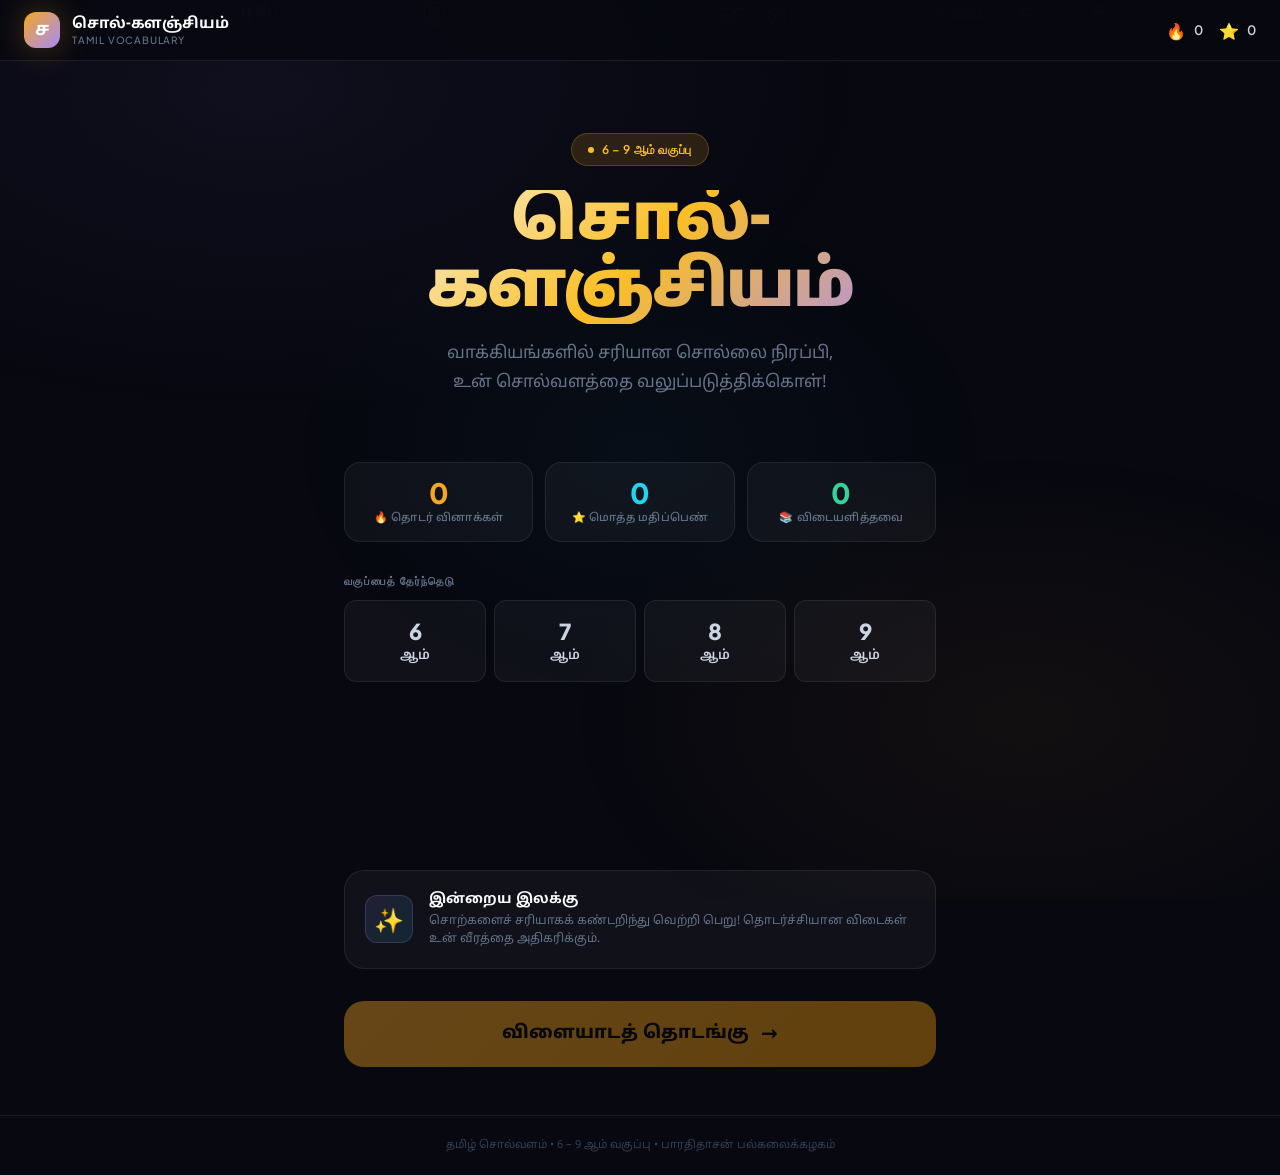
==== index.html @ 3b943275 "Rename index.html. to index.html" ====
<!DOCTYPE html>
<html lang="ta" dir="ltr">
<head>
<meta charset="UTF-8">
<meta name="viewport" content="width=device-width, initial-scale=1.0, viewport-fit=cover">
<meta name="theme-color" content="#0C0E1A">
<meta name="description" content="சொல்-களஞ்சியம் — 6 முதல் 9 ஆம் வகுப்பு மாணவர்களுக்கான தமிழ் சொல்வளம் வினாடிவினா">
<title>சொல்-களஞ்சியம் | தமிழ் சொல்வளம்</title>

<link rel="preconnect" href="https://fonts.googleapis.com">
<link rel="preconnect" href="https://fonts.gstatic.com" crossorigin>
<link href="https://fonts.googleapis.com/css2?family=Noto+Sans+Tamil:wght@300;400;500;600;700;800;900&family=Plus+Jakarta+Sans:wght@300;400;500;600;700;800&display=swap" rel="stylesheet">

<style>
/* ═══════════════════════════════════════════════
   DESIGN TOKENS — 8-point grid system
═══════════════════════════════════════════════ */
:root {
  /* Spacing — 8px grid */
  --s1: 4px;  --s2: 8px;  --s3: 12px; --s4: 16px;
  --s5: 20px; --s6: 24px; --s8: 32px; --s10: 40px;
  --s12: 48px; --s16: 64px; --s20: 80px;

  /* Color Palette */
  --bg0: #070810;
  --bg1: #0C0E1A;
  --bg2: #111328;
  --bg3: #181B35;
  --glass: rgba(255,255,255,0.04);
  --glass-hover: rgba(255,255,255,0.07);
  --border: rgba(255,255,255,0.08);
  --border-hover: rgba(255,255,255,0.16);

  --gold: #F5A623;
  --gold-bright: #FBBF24;
  --gold-dim: rgba(245,166,35,0.15);
  --gold-glow: rgba(245,166,35,0.35);

  --cyan: #22D3EE;
  --cyan-dim: rgba(34,211,238,0.12);
  --violet: #A78BFA;
  --violet-dim: rgba(167,139,250,0.12);

  --emerald: #34D399;
  --emerald-dim: rgba(52,211,153,0.12);
  --emerald-glow: rgba(52,211,153,0.3);

  --rose: #FB7185;
  --rose-dim: rgba(251,113,133,0.12);
  --rose-glow: rgba(251,113,133,0.3);

  --amber: #FCD34D;
  --sky: #38BDF8;

  --text0: #F8FAFC;
  --text1: #CBD5E1;
  --text2: #64748B;
  --text3: #334155;

  /* Typography */
  --font-ui: 'Plus Jakarta Sans', system-ui, sans-serif;
  --font-tamil: 'Noto Sans Tamil', system-ui, sans-serif;

  /* Radius */
  --r-sm: 8px; --r-md: 12px; --r-lg: 16px;
  --r-xl: 20px; --r-2xl: 28px; --r-full: 9999px;

  /* Shadows */
  --shadow-sm: 0 1px 3px rgba(0,0,0,0.5);
  --shadow-md: 0 4px 16px rgba(0,0,0,0.5);
  --shadow-lg: 0 8px 32px rgba(0,0,0,0.6);
  --shadow-gold: 0 0 32px rgba(245,166,35,0.3);
  --shadow-emerald: 0 0 24px rgba(52,211,153,0.3);
  --shadow-rose: 0 0 24px rgba(251,113,133,0.3);

  /* Easing */
  --ease-out: cubic-bezier(0.16,1,0.3,1);
  --ease-bounce: cubic-bezier(0.34,1.56,0.64,1);
  --ease-in-out: cubic-bezier(0.4,0,0.2,1);

  /* Transitions */
  --t-fast: 120ms var(--ease-in-out);
  --t-base: 240ms var(--ease-out);
  --t-slow: 400ms var(--ease-out);
}

/* ═══════════════════════════════════════════════
   RESET & BASE
═══════════════════════════════════════════════ */
*, *::before, *::after { box-sizing: border-box; margin: 0; padding: 0; }

html {
  scroll-behavior: smooth;
  -webkit-font-smoothing: antialiased;
  -moz-osx-font-smoothing: grayscale;
}

body {
  font-family: var(--font-ui);
  background: var(--bg0);
  color: var(--text0);
  min-height: 100dvh;
  overflow-x: hidden;
  position: relative;
}

/* Animated star/particle background */
body::before {
  content: '';
  position: fixed;
  inset: 0;
  background:
    radial-gradient(ellipse 80% 60% at 20% 10%, rgba(167,139,250,0.06) 0%, transparent 60%),
    radial-gradient(ellipse 60% 50% at 80% 80%, rgba(245,166,35,0.05) 0%, transparent 60%),
    radial-gradient(ellipse 40% 40% at 50% 50%, rgba(34,211,238,0.03) 0%, transparent 70%);
  pointer-events: none;
  z-index: 0;
}

/* Floating Tamil letter particles */
#particles {
  position: fixed; inset: 0;
  pointer-events: none; z-index: 0;
  overflow: hidden;
}
.particle {
  position: absolute;
  font-family: var(--font-tamil);
  font-size: 18px;
  color: rgba(255,255,255,0.04);
  animation: floatUp linear infinite;
  user-select: none;
}
@keyframes floatUp {
  from { transform: translateY(110vh) rotate(0deg); opacity: 0; }
  10%  { opacity: 1; }
  90%  { opacity: 1; }
  to   { transform: translateY(-10vh) rotate(360deg); opacity: 0; }
}

/* ═══════════════════════════════════════════════
   LAYOUT & SCREENS
═══════════════════════════════════════════════ */
.app-wrapper {
  position: relative;
  z-index: 1;
  min-height: 100dvh;
  display: flex;
  flex-direction: column;
}

.screen {
  display: none;
  flex-direction: column;
  min-height: 100dvh;
  animation: screenIn 0.4s var(--ease-out) both;
}
.screen.active { display: flex; }

@keyframes screenIn {
  from { opacity: 0; transform: translateY(16px); }
  to   { opacity: 1; transform: translateY(0); }
}
@keyframes screenOut {
  from { opacity: 1; transform: translateY(0); }
  to   { opacity: 0; transform: translateY(-16px); }
}

/* ═══════════════════════════════════════════════
   NAVBAR
═══════════════════════════════════════════════ */
.navbar {
  position: sticky; top: 0; z-index: 100;
  display: flex; align-items: center; justify-content: space-between;
  padding: var(--s3) var(--s6);
  background: rgba(7,8,16,0.8);
  backdrop-filter: blur(20px) saturate(180%);
  -webkit-backdrop-filter: blur(20px) saturate(180%);
  border-bottom: 1px solid var(--border);
}

.nav-logo {
  display: flex; align-items: center; gap: var(--s3);
  text-decoration: none; color: inherit;
}
.nav-logo-icon {
  width: 36px; height: 36px;
  background: linear-gradient(135deg, var(--gold), var(--violet));
  border-radius: var(--r-md);
  display: flex; align-items: center; justify-content: center;
  font-family: var(--font-tamil);
  font-size: 18px; font-weight: 700;
  color: #fff;
  box-shadow: var(--shadow-gold);
  flex-shrink: 0;
}
.nav-logo-text {
  font-family: var(--font-tamil);
  font-size: 15px; font-weight: 700;
  letter-spacing: -0.01em;
  color: var(--text0);
}
.nav-logo-sub {
  font-family: var(--font-ui);
  font-size: 10px; font-weight: 500;
  color: var(--text2);
  letter-spacing: 0.08em;
  text-transform: uppercase;
}

.nav-stats {
  display: flex; align-items: center; gap: var(--s4);
}
.nav-stat {
  display: flex; align-items: center; gap: var(--s2);
  font-size: 13px; font-weight: 600; color: var(--text1);
}
.nav-stat-icon { font-size: 16px; }
.nav-stat.streak .nav-stat-icon { color: var(--gold); }
.nav-stat.score .nav-stat-icon { color: var(--cyan); }

/* ═══════════════════════════════════════════════
   HOME SCREEN
═══════════════════════════════════════════════ */
.home-content {
  flex: 1;
  max-width: 640px; width: 100%;
  margin: 0 auto;
  padding: var(--s10) var(--s6) var(--s12);
  display: flex; flex-direction: column; gap: var(--s8);
}

/* Hero */
.hero {
  text-align: center;
  padding: var(--s8) 0;
}
.hero-badge {
  display: inline-flex; align-items: center; gap: var(--s2);
  background: var(--gold-dim);
  border: 1px solid rgba(245,166,35,0.25);
  border-radius: var(--r-full);
  padding: var(--s2) var(--s4);
  font-size: 12px; font-weight: 600;
  color: var(--gold-bright);
  letter-spacing: 0.05em;
  margin-bottom: var(--s6);
  text-transform: uppercase;
}
.hero-badge-dot {
  width: 6px; height: 6px;
  border-radius: 50%;
  background: var(--gold-bright);
  animation: pulse 2s ease-in-out infinite;
}
@keyframes pulse {
  0%,100% { opacity: 1; transform: scale(1); }
  50% { opacity: 0.5; transform: scale(0.7); }
}

.hero-title {
  font-family: var(--font-tamil);
  font-size: clamp(36px, 8vw, 64px);
  font-weight: 900;
  line-height: 1.05;
  letter-spacing: -0.03em;
  background: linear-gradient(135deg, var(--text0) 0%, var(--gold-bright) 50%, var(--violet) 100%);
  -webkit-background-clip: text;
  -webkit-text-fill-color: transparent;
  background-clip: text;
  margin-bottom: var(--s4);
}
.hero-subtitle {
  font-family: var(--font-tamil);
  font-size: clamp(14px, 3vw, 17px);
  font-weight: 400;
  color: var(--text2);
  line-height: 1.7;
  max-width: 400px; margin: 0 auto;
}

/* Stats Row */
.stats-row {
  display: grid;
  grid-template-columns: repeat(3, 1fr);
  gap: var(--s3);
}
.stat-card {
  background: var(--glass);
  border: 1px solid var(--border);
  border-radius: var(--r-lg);
  padding: var(--s4) var(--s3);
  text-align: center;
  transition: background var(--t-fast), border-color var(--t-fast), transform var(--t-base);
}
.stat-card:hover {
  background: var(--glass-hover);
  border-color: var(--border-hover);
  transform: translateY(-2px);
}
.stat-value {
  font-size: 28px; font-weight: 800;
  line-height: 1;
  margin-bottom: var(--s1);
}
.stat-label {
  font-family: var(--font-tamil);
  font-size: 11px; font-weight: 500;
  color: var(--text2);
  letter-spacing: 0.02em;
}
.stat-card.streak-card .stat-value { color: var(--gold); }
.stat-card.score-card  .stat-value { color: var(--cyan); }
.stat-card.count-card  .stat-value { color: var(--emerald); }

/* Selection Section */
.section-label {
  font-size: 11px; font-weight: 700;
  letter-spacing: 0.1em;
  text-transform: uppercase;
  color: var(--text2);
  margin-bottom: var(--s3);
}

.class-grid {
  display: grid;
  grid-template-columns: repeat(4, 1fr);
  gap: var(--s2);
}
.class-btn {
  background: var(--glass);
  border: 1px solid var(--border);
  border-radius: var(--r-md);
  padding: var(--s4) var(--s2);
  font-family: var(--font-tamil);
  font-size: 13px; font-weight: 600;
  color: var(--text1);
  cursor: pointer;
  transition: all var(--t-fast);
  text-align: center;
  line-height: 1.3;
}
.class-btn:hover {
  background: var(--glass-hover);
  border-color: var(--border-hover);
  color: var(--text0);
  transform: translateY(-1px);
}
.class-btn.selected {
  background: var(--gold-dim);
  border-color: rgba(245,166,35,0.4);
  color: var(--gold-bright);
  box-shadow: 0 0 0 1px rgba(245,166,35,0.2) inset;
}
.class-num {
  font-family: var(--font-ui);
  font-size: 22px; font-weight: 800;
  display: block;
  margin-bottom: 2px;
}

.unit-grid {
  display: grid;
  grid-template-columns: repeat(3, 1fr);
  gap: var(--s3);
}
.unit-btn {
  background: var(--glass);
  border: 1px solid var(--border);
  border-radius: var(--r-lg);
  padding: var(--s5) var(--s4);
  font-family: var(--font-tamil);
  font-size: 14px; font-weight: 600;
  color: var(--text1);
  cursor: pointer;
  transition: all var(--t-base);
  text-align: center;
  position: relative;
  overflow: hidden;
}
.unit-btn::before {
  content: '';
  position: absolute; inset: 0;
  background: linear-gradient(135deg, var(--gold-dim), transparent);
  opacity: 0;
  transition: opacity var(--t-fast);
}
.unit-btn:hover::before { opacity: 1; }
.unit-btn:hover {
  border-color: var(--border-hover);
  color: var(--text0);
  transform: translateY(-2px);
  box-shadow: var(--shadow-sm);
}
.unit-btn.selected {
  background: var(--gold-dim);
  border-color: rgba(245,166,35,0.4);
  color: var(--gold-bright);
}
.unit-num {
  font-family: var(--font-ui);
  font-size: 28px; font-weight: 800;
  display: block;
  margin-bottom: var(--s1);
}
.unit-label { font-size: 12px; color: inherit; opacity: 0.8; }

/* CTA Button */
.cta-btn {
  width: 100%;
  padding: var(--s5) var(--s8);
  background: linear-gradient(135deg, var(--gold) 0%, #E8960A 100%);
  border: none;
  border-radius: var(--r-xl);
  font-family: var(--font-tamil);
  font-size: 18px; font-weight: 800;
  color: #0C0A00;
  cursor: pointer;
  transition: all var(--t-base);
  display: flex; align-items: center; justify-content: center;
  gap: var(--s3);
  position: relative;
  overflow: hidden;
  box-shadow: 0 8px 24px rgba(245,166,35,0.4), 0 0 0 1px rgba(255,255,255,0.1) inset;
}
.cta-btn::after {
  content: '';
  position: absolute; inset: 0;
  background: linear-gradient(135deg, rgba(255,255,255,0.15), transparent);
  opacity: 0;
  transition: opacity var(--t-fast);
}
.cta-btn:hover::after { opacity: 1; }
.cta-btn:hover {
  transform: translateY(-2px);
  box-shadow: 0 12px 32px rgba(245,166,35,0.5), 0 0 0 1px rgba(255,255,255,0.15) inset;
}
.cta-btn:active { transform: translateY(0); }
.cta-btn:disabled {
  opacity: 0.4; cursor: not-allowed;
  transform: none; box-shadow: none;
}
.cta-arrow {
  font-size: 20px;
  transition: transform var(--t-fast);
}
.cta-btn:hover .cta-arrow { transform: translateX(4px); }

/* Daily Goal Card */
.goal-card {
  background: var(--glass);
  border: 1px solid var(--border);
  border-radius: var(--r-xl);
  padding: var(--s5);
  display: flex; align-items: center; gap: var(--s4);
}
.goal-icon {
  width: 48px; height: 48px; flex-shrink: 0;
  background: linear-gradient(135deg, var(--violet-dim), var(--cyan-dim));
  border: 1px solid rgba(167,139,250,0.2);
  border-radius: var(--r-md);
  display: flex; align-items: center; justify-content: center;
  font-size: 24px;
}
.goal-title {
  font-family: var(--font-tamil);
  font-size: 14px; font-weight: 700;
  color: var(--text0);
  margin-bottom: var(--s1);
}
.goal-desc {
  font-family: var(--font-tamil);
  font-size: 12px; color: var(--text2);
  line-height: 1.5;
}

/* ═══════════════════════════════════════════════
   QUIZ SCREEN
═══════════════════════════════════════════════ */
.quiz-container {
  flex: 1;
  max-width: 640px; width: 100%;
  margin: 0 auto;
  padding: var(--s6) var(--s6) var(--s12);
  display: flex; flex-direction: column; gap: var(--s5);
}

/* Progress Header */
.quiz-progress-header {
  display: flex; align-items: center; gap: var(--s4);
}
.back-btn {
  width: 36px; height: 36px; flex-shrink: 0;
  background: var(--glass);
  border: 1px solid var(--border);
  border-radius: var(--r-md);
  display: flex; align-items: center; justify-content: center;
  cursor: pointer;
  color: var(--text1);
  font-size: 18px;
  transition: all var(--t-fast);
}
.back-btn:hover {
  background: var(--glass-hover);
  border-color: var(--border-hover);
  color: var(--text0);
}
.progress-info { flex: 1; }
.progress-bar-track {
  height: 6px;
  background: rgba(255,255,255,0.06);
  border-radius: var(--r-full);
  overflow: hidden;
  margin-bottom: var(--s2);
}
.progress-bar-fill {
  height: 100%;
  border-radius: var(--r-full);
  background: linear-gradient(90deg, var(--gold), var(--amber));
  transition: width 0.5s var(--ease-out);
  box-shadow: 0 0 8px rgba(245,166,35,0.5);
}
.progress-text {
  font-size: 12px; font-weight: 600; color: var(--text2);
  display: flex; justify-content: space-between; align-items: center;
}
.progress-count { color: var(--gold); }

/* Streak Indicator */
.streak-indicator {
  display: flex; align-items: center; gap: var(--s1);
  background: var(--gold-dim);
  border: 1px solid rgba(245,166,35,0.2);
  border-radius: var(--r-full);
  padding: var(--s1) var(--s3);
  font-size: 13px; font-weight: 700; color: var(--gold-bright);
  white-space: nowrap;
}
.streak-flame {
  font-size: 16px;
  animation: flamePulse 1.5s ease-in-out infinite;
}
@keyframes flamePulse {
  0%,100% { transform: scale(1) rotate(-3deg); }
  50% { transform: scale(1.15) rotate(3deg); }
}

/* Question Card */
.question-card {
  background: var(--bg2);
  border: 1px solid var(--border);
  border-radius: var(--r-2xl);
  padding: var(--s8) var(--s6);
  position: relative;
  overflow: hidden;
}
.question-card::before {
  content: '';
  position: absolute; top: 0; left: 0; right: 0;
  height: 2px;
  background: linear-gradient(90deg, var(--gold), var(--violet), var(--cyan));
  border-radius: var(--r-2xl) var(--r-2xl) 0 0;
}

.question-meta {
  display: flex; align-items: center; gap: var(--s3);
  margin-bottom: var(--s6);
}
.question-chip {
  display: inline-flex; align-items: center; gap: var(--s1);
  background: var(--glass);
  border: 1px solid var(--border);
  border-radius: var(--r-full);
  padding: 4px var(--s3);
  font-size: 11px; font-weight: 600;
  color: var(--text2);
  letter-spacing: 0.05em;
}
.question-hint-btn {
  margin-left: auto;
  background: var(--violet-dim);
  border: 1px solid rgba(167,139,250,0.2);
  border-radius: var(--r-full);
  padding: 4px var(--s3);
  font-size: 11px; font-weight: 600; color: var(--violet);
  cursor: pointer;
  transition: all var(--t-fast);
  display: flex; align-items: center; gap: var(--s1);
}
.question-hint-btn:hover {
  background: rgba(167,139,250,0.2);
  border-color: rgba(167,139,250,0.35);
}

.question-instruction {
  font-family: var(--font-tamil);
  font-size: 13px; font-weight: 500;
  color: var(--text2);
  margin-bottom: var(--s4);
}

.question-sentence {
  font-family: var(--font-tamil);
  font-size: clamp(18px, 4vw, 24px);
  font-weight: 600;
  color: var(--text0);
  line-height: 1.8;
  word-break: break-word;
}
.blank {
  display: inline-flex; align-items: center; justify-content: center;
  min-width: 120px;
  padding: 2px var(--s3);
  background: rgba(245,166,35,0.08);
  border-bottom: 2.5px solid var(--gold);
  border-radius: 4px;
  font-size: inherit;
  font-weight: 800;
  color: var(--gold-bright);
  vertical-align: middle;
  letter-spacing: 0.1em;
  transition: all 0.3s var(--ease-out);
}
.blank.empty { color: transparent; min-width: 120px; }
.blank.correct {
  background: var(--emerald-dim);
  border-color: var(--emerald);
  color: var(--emerald);
  animation: correctBounce 0.5s var(--ease-bounce);
}
.blank.wrong {
  background: var(--rose-dim);
  border-color: var(--rose);
  color: var(--rose);
  animation: wrongShake 0.4s ease-in-out;
}
@keyframes correctBounce {
  0% { transform: scale(1); }
  40% { transform: scale(1.12); }
  100% { transform: scale(1); }
}
@keyframes wrongShake {
  0%,100% { transform: translateX(0); }
  20% { transform: translateX(-8px); }
  40% { transform: translateX(8px); }
  60% { transform: translateX(-5px); }
  80% { transform: translateX(5px); }
}

.hint-display {
  margin-top: var(--s4);
  padding: var(--s3) var(--s4);
  background: var(--violet-dim);
  border: 1px solid rgba(167,139,250,0.2);
  border-radius: var(--r-md);
  font-family: var(--font-tamil);
  font-size: 13px; color: var(--violet);
  display: none;
}
.hint-display.visible { display: block; animation: fadeSlideIn 0.3s var(--ease-out); }

/* Answer Input Area */
.answer-area {
  display: flex; flex-direction: column; gap: var(--s3);
}

.answer-input-wrap {
  position: relative;
}
.answer-input {
  width: 100%;
  background: var(--bg3);
  border: 2px solid var(--border);
  border-radius: var(--r-xl);
  padding: var(--s4) var(--s6);
  font-family: var(--font-tamil);
  font-size: 20px; font-weight: 600;
  color: var(--text0);
  outline: none;
  transition: border-color var(--t-fast), box-shadow var(--t-fast), background var(--t-fast);
  caret-color: var(--gold);
  text-align: center;
}
.answer-input::placeholder {
  color: var(--text3);
  font-weight: 400;
  font-size: 16px;
}
.answer-input:focus {
  border-color: rgba(245,166,35,0.5);
  box-shadow: 0 0 0 4px rgba(245,166,35,0.08), var(--shadow-sm);
  background: var(--bg2);
}
.answer-input.correct {
  border-color: var(--emerald);
  box-shadow: 0 0 0 4px var(--emerald-dim), var(--shadow-emerald);
  color: var(--emerald);
}
.answer-input.wrong {
  border-color: var(--rose);
  box-shadow: 0 0 0 4px var(--rose-dim), var(--shadow-rose);
  color: var(--rose);
}
.answer-input:disabled {
  opacity: 0.7; cursor: default;
}

.clear-btn {
  position: absolute; right: var(--s4); top: 50%;
  transform: translateY(-50%);
  width: 28px; height: 28px;
  background: var(--glass);
  border: 1px solid var(--border);
  border-radius: 50%;
  display: flex; align-items: center; justify-content: center;
  cursor: pointer;
  color: var(--text2);
  font-size: 14px;
  transition: all var(--t-fast);
  opacity: 0;
}
.answer-input-wrap:has(.answer-input:not(:placeholder-shown)) .clear-btn { opacity: 1; }
.clear-btn:hover { background: var(--rose-dim); color: var(--rose); border-color: rgba(251,113,133,0.3); }

/* Action Buttons */
.action-buttons {
  display: grid;
  grid-template-columns: 1fr 2fr;
  gap: var(--s3);
}
.btn-skip {
  background: var(--glass);
  border: 1px solid var(--border);
  border-radius: var(--r-xl);
  padding: var(--s4) var(--s5);
  font-family: var(--font-tamil);
  font-size: 15px; font-weight: 600;
  color: var(--text2);
  cursor: pointer;
  transition: all var(--t-fast);
}
.btn-skip:hover {
  background: var(--glass-hover);
  border-color: var(--border-hover);
  color: var(--text1);
}
.btn-submit {
  background: linear-gradient(135deg, var(--gold) 0%, #E8960A 100%);
  border: none;
  border-radius: var(--r-xl);
  padding: var(--s4) var(--s6);
  font-family: var(--font-tamil);
  font-size: 16px; font-weight: 800;
  color: #0C0A00;
  cursor: pointer;
  transition: all var(--t-base);
  display: flex; align-items: center; justify-content: center;
  gap: var(--s2);
  box-shadow: 0 4px 16px rgba(245,166,35,0.35);
}
.btn-submit:hover {
  transform: translateY(-1px);
  box-shadow: 0 6px 24px rgba(245,166,35,0.5);
}
.btn-submit:active { transform: translateY(0); }
.btn-submit:disabled { opacity: 0.5; cursor: not-allowed; transform: none; }

.btn-next {
  display: none;
  width: 100%;
  background: var(--emerald);
  border: none;
  border-radius: var(--r-xl);
  padding: var(--s4) var(--s6);
  font-family: var(--font-tamil);
  font-size: 16px; font-weight: 800;
  color: #001A0D;
  cursor: pointer;
  transition: all var(--t-base);
  align-items: center; justify-content: center;
  gap: var(--s2);
  box-shadow: 0 4px 16px var(--emerald-glow);
  animation: fadeSlideIn 0.3s var(--ease-out);
}
.btn-next.visible {
  display: flex;
}
.btn-next:hover {
  transform: translateY(-1px);
  box-shadow: 0 6px 24px var(--emerald-glow);
  filter: brightness(1.05);
}

@keyframes fadeSlideIn {
  from { opacity: 0; transform: translateY(8px); }
  to   { opacity: 1; transform: translateY(0); }
}

/* Feedback Toast */
.feedback-toast {
  position: fixed;
  top: 80px; left: 50%; transform: translateX(-50%) translateY(-20px);
  z-index: 200;
  display: flex; align-items: center; gap: var(--s3);
  padding: var(--s3) var(--s5);
  border-radius: var(--r-full);
  font-family: var(--font-tamil);
  font-size: 15px; font-weight: 700;
  opacity: 0;
  transition: all 0.35s var(--ease-out);
  white-space: nowrap;
  pointer-events: none;
}
.feedback-toast.show {
  opacity: 1;
  transform: translateX(-50%) translateY(0);
}
.feedback-toast.correct-toast {
  background: var(--emerald);
  color: #001A0D;
  box-shadow: 0 8px 24px var(--emerald-glow);
}
.feedback-toast.wrong-toast {
  background: var(--rose);
  color: #2D0010;
  box-shadow: 0 8px 24px var(--rose-glow);
}

/* Score Popup Animation */
.score-popup {
  position: fixed;
  font-family: var(--font-ui);
  font-size: 22px; font-weight: 800;
  color: var(--gold-bright);
  pointer-events: none;
  z-index: 300;
  animation: scoreFloat 1s var(--ease-out) forwards;
  text-shadow: 0 0 12px var(--gold-glow);
}
@keyframes scoreFloat {
  0%   { opacity: 1; transform: translateY(0) scale(1); }
  60%  { opacity: 1; transform: translateY(-40px) scale(1.2); }
  100% { opacity: 0; transform: translateY(-70px) scale(0.9); }
}

/* ═══════════════════════════════════════════════
   RESULTS SCREEN
═══════════════════════════════════════════════ */
.results-container {
  flex: 1;
  max-width: 640px; width: 100%;
  margin: 0 auto;
  padding: var(--s8) var(--s6) var(--s12);
  display: flex; flex-direction: column; gap: var(--s6);
}

/* Score Ring */
.score-ring-wrap {
  display: flex; flex-direction: column; align-items: center; gap: var(--s4);
}
.score-ring-svg { filter: drop-shadow(0 0 20px rgba(245,166,35,0.3)); }
.score-ring-text { text-anchor: middle; }

.results-grade {
  font-family: var(--font-tamil);
  font-size: clamp(22px, 5vw, 30px);
  font-weight: 800;
  text-align: center;
  line-height: 1.3;
}
.grade-emoji { font-size: 40px; display: block; margin-bottom: var(--s2); }

/* Stats Grid */
.results-stats {
  display: grid;
  grid-template-columns: repeat(2, 1fr);
  gap: var(--s3);
}
.result-stat-card {
  background: var(--glass);
  border: 1px solid var(--border);
  border-radius: var(--r-lg);
  padding: var(--s4) var(--s5);
  display: flex; align-items: center; gap: var(--s3);
}
.result-stat-icon {
  width: 40px; height: 40px; flex-shrink: 0;
  border-radius: var(--r-md);
  display: flex; align-items: center; justify-content: center;
  font-size: 20px;
}
.result-stat-icon.correct { background: var(--emerald-dim); }
.result-stat-icon.wrong   { background: var(--rose-dim); }
.result-stat-icon.streak  { background: var(--gold-dim); }
.result-stat-icon.time    { background: var(--cyan-dim); }

.result-stat-val {
  font-size: 22px; font-weight: 800; line-height: 1;
}
.result-stat-lbl {
  font-family: var(--font-tamil);
  font-size: 11px; font-weight: 500; color: var(--text2);
  margin-top: 2px;
}

/* Achievements */
.achievements-section { display: flex; flex-direction: column; gap: var(--s4); }
.achievements-title {
  font-size: 12px; font-weight: 700;
  letter-spacing: 0.1em; text-transform: uppercase;
  color: var(--text2);
}
.badges-row {
  display: flex; gap: var(--s3); flex-wrap: wrap;
}
.badge {
  display: flex; flex-direction: column; align-items: center; gap: var(--s2);
  width: 72px;
}
.badge-icon {
  width: 56px; height: 56px;
  border-radius: var(--r-xl);
  display: flex; align-items: center; justify-content: center;
  font-size: 26px;
  border: 2px solid;
  transition: transform var(--t-bounce), box-shadow var(--t-slow);
}
.badge.earned .badge-icon {
  animation: badgePop 0.5s var(--ease-bounce);
}
.badge.locked .badge-icon {
  filter: grayscale(1) brightness(0.4);
  border-color: var(--border);
  background: var(--glass);
}
@keyframes badgePop {
  0% { transform: scale(0.5); opacity: 0; }
  70% { transform: scale(1.15); }
  100% { transform: scale(1); opacity: 1; }
}
.badge-name {
  font-family: var(--font-tamil);
  font-size: 10px; font-weight: 600;
  color: var(--text2); text-align: center;
  line-height: 1.3;
}
.badge.earned .badge-name { color: var(--text1); }

/* Result Actions */
.result-actions {
  display: flex; flex-direction: column; gap: var(--s3);
}
.btn-play-again {
  width: 100%;
  background: linear-gradient(135deg, var(--gold) 0%, #E8960A 100%);
  border: none;
  border-radius: var(--r-xl);
  padding: var(--s5) var(--s6);
  font-family: var(--font-tamil);
  font-size: 18px; font-weight: 800;
  color: #0C0A00;
  cursor: pointer;
  transition: all var(--t-base);
  box-shadow: 0 6px 20px rgba(245,166,35,0.4);
}
.btn-play-again:hover {
  transform: translateY(-2px);
  box-shadow: 0 10px 28px rgba(245,166,35,0.5);
}
.btn-home {
  width: 100%;
  background: var(--glass);
  border: 1px solid var(--border);
  border-radius: var(--r-xl);
  padding: var(--s4) var(--s6);
  font-family: var(--font-tamil);
  font-size: 15px; font-weight: 600;
  color: var(--text1);
  cursor: pointer;
  transition: all var(--t-fast);
}
.btn-home:hover {
  background: var(--glass-hover);
  border-color: var(--border-hover);
  color: var(--text0);
}

/* ═══════════════════════════════════════════════
   ACHIEVEMENT UNLOCK OVERLAY
═══════════════════════════════════════════════ */
.achievement-overlay {
  position: fixed;
  bottom: var(--s8); left: 50%;
  transform: translateX(-50%) translateY(120px);
  z-index: 400;
  background: var(--bg2);
  border: 1px solid rgba(245,166,35,0.3);
  border-radius: var(--r-xl);
  padding: var(--s4) var(--s5);
  display: flex; align-items: center; gap: var(--s4);
  box-shadow: var(--shadow-lg), var(--shadow-gold);
  max-width: 320px; width: calc(100% - 48px);
  transition: transform 0.5s var(--ease-bounce), opacity 0.5s var(--ease-out);
  opacity: 0;
}
.achievement-overlay.show {
  transform: translateX(-50%) translateY(0);
  opacity: 1;
}
.achievement-overlay-icon {
  font-size: 36px;
  flex-shrink: 0;
  animation: spin 0.5s var(--ease-bounce) 0.2s both;
}
@keyframes spin {
  from { transform: rotate(-30deg) scale(0.5); }
  to   { transform: rotate(0deg) scale(1); }
}
.achievement-overlay-text { flex: 1; }
.achievement-overlay-label {
  font-size: 11px; font-weight: 700;
  letter-spacing: 0.08em; text-transform: uppercase;
  color: var(--gold-bright); margin-bottom: 2px;
}
.achievement-overlay-name {
  font-family: var(--font-tamil);
  font-size: 15px; font-weight: 700; color: var(--text0);
}

/* ═══════════════════════════════════════════════
   LOADING SKELETON
═══════════════════════════════════════════════ */
.skeleton {
  background: linear-gradient(90deg,
    rgba(255,255,255,0.04) 25%,
    rgba(255,255,255,0.08) 50%,
    rgba(255,255,255,0.04) 75%
  );
  background-size: 200% 100%;
  animation: shimmer 1.5s ease-in-out infinite;
  border-radius: var(--r-md);
}
@keyframes shimmer {
  from { background-position: 200% 0; }
  to   { background-position: -200% 0; }
}
.skeleton-line { height: 16px; margin: var(--s2) 0; }
.skeleton-line.wide { width: 100%; }
.skeleton-line.medium { width: 70%; }
.skeleton-line.narrow { width: 40%; }

/* ═══════════════════════════════════════════════
   CONFETTI
═══════════════════════════════════════════════ */
.confetti-piece {
  position: fixed;
  width: 10px; height: 10px;
  pointer-events: none; z-index: 500;
  animation: confettiFall linear forwards;
  border-radius: 2px;
}
@keyframes confettiFall {
  0%   { transform: translateY(-20px) rotate(0deg); opacity: 1; }
  80%  { opacity: 1; }
  100% { transform: translateY(110vh) rotate(720deg); opacity: 0; }
}

/* ═══════════════════════════════════════════════
   UTILITY
═══════════════════════════════════════════════ */
.sr-only {
  position: absolute; width: 1px; height: 1px;
  padding: 0; margin: -1px; overflow: hidden;
  clip: rect(0,0,0,0); white-space: nowrap; border: 0;
}
.text-gold { color: var(--gold-bright); }
.text-emerald { color: var(--emerald); }
.text-rose { color: var(--rose); }

/* Focus styles — accessibility */
:focus-visible {
  outline: 2px solid var(--gold);
  outline-offset: 2px;
  border-radius: var(--r-sm);
}

/* ═══════════════════════════════════════════════
   FOOTER
═══════════════════════════════════════════════ */
.footer {
  border-top: 1px solid var(--border);
  padding: var(--s5) var(--s6);
  text-align: center;
  font-size: 11px; color: var(--text3);
  font-family: var(--font-tamil);
  line-height: 1.8;
}
.footer a { color: var(--text2); text-decoration: none; }
.footer a:hover { color: var(--gold); }

/* ═══════════════════════════════════════════════
   RESPONSIVE — Mobile First
═══════════════════════════════════════════════ */
@media (max-width: 480px) {
  .navbar { padding: var(--s2) var(--s4); }
  .nav-logo-text { display: none; }
  .home-content, .quiz-container, .results-container {
    padding-left: var(--s4); padding-right: var(--s4);
  }
  .class-grid { grid-template-columns: repeat(4, 1fr); gap: var(--s1); }
  .class-btn { padding: var(--s3) var(--s1); font-size: 11px; }
  .class-num { font-size: 18px; }
  .unit-grid { grid-template-columns: repeat(3, 1fr); gap: var(--s2); }
  .stats-row { gap: var(--s2); }
  .stat-value { font-size: 22px; }
  .question-sentence { font-size: 17px; }
  .answer-input { font-size: 18px; padding: var(--s3) var(--s5); }
  .action-buttons { grid-template-columns: 1fr 1.8fr; }
  .results-stats { grid-template-columns: repeat(2,1fr); }
}

@media (max-width: 360px) {
  .hero-title { font-size: 32px; }
  .class-grid { grid-template-columns: repeat(4,1fr); }
  .class-num { font-size: 16px; }
  .stats-row { grid-template-columns: repeat(3,1fr); }
}

/* Reduced motion */
@media (prefers-reduced-motion: reduce) {
  *, *::before, *::after {
    animation-duration: 0.01ms !important;
    transition-duration: 0.01ms !important;
  }
}

/* ═══════════════════════════════════════════════
   KEYBOARD SHORTCUT HINT
═══════════════════════════════════════════════ */
.kbd-hint {
  display: flex; align-items: center; justify-content: center; gap: var(--s3);
  font-size: 11px; color: var(--text3);
  font-family: var(--font-ui);
}
.kbd {
  background: rgba(255,255,255,0.06);
  border: 1px solid rgba(255,255,255,0.1);
  border-radius: 4px;
  padding: 2px 6px;
  font-size: 10px; font-weight: 600;
  font-family: var(--font-ui);
  color: var(--text2);
}
</style>
</head>

<body>
<!-- Screen reader announcer -->
<div id="live-region" aria-live="polite" aria-atomic="true" class="sr-only"></div>

<!-- Floating Tamil letter particles -->
<div id="particles" aria-hidden="true"></div>

<!-- Feedback Toast -->
<div id="feedback-toast" class="feedback-toast" role="status" aria-live="assertive"></div>

<!-- Achievement Unlock Overlay -->
<div id="achievement-overlay" class="achievement-overlay" aria-live="polite">
  <div class="achievement-overlay-icon" id="ach-icon"></div>
  <div class="achievement-overlay-text">
    <div class="achievement-overlay-label">🏆 சாதனை திறந்தது!</div>
    <div class="achievement-overlay-name" id="ach-name"></div>
  </div>
</div>

<div class="app-wrapper">

  <!-- ════════════════════════════════ HOME SCREEN ════ -->
  <div id="screen-home" class="screen active" role="main" aria-label="முகப்பு திரை">
    <nav class="navbar" role="navigation" aria-label="தலைமை வழிசெலுத்தல்">
      <a href="#" class="nav-logo" aria-label="சொல்-களஞ்சியம் - முகப்பு">
        <div class="nav-logo-icon" aria-hidden="true">ச</div>
        <div>
          <div class="nav-logo-text">சொல்-களஞ்சியம்</div>
          <div class="nav-logo-sub">Tamil Vocabulary</div>
        </div>
      </a>
      <div class="nav-stats" aria-label="வீரர் புள்ளிவிவரம்">
        <div class="nav-stat streak" aria-label="தொடர் எண்">
          <span class="nav-stat-icon" aria-hidden="true">🔥</span>
          <span id="nav-streak">0</span>
        </div>
        <div class="nav-stat score" aria-label="மொத்த மதிப்பெண்">
          <span class="nav-stat-icon" aria-hidden="true">⭐</span>
          <span id="nav-score">0</span>
        </div>
      </div>
    </nav>

    <div class="home-content">
      <!-- Hero -->
      <div class="hero">
        <div class="hero-badge">
          <div class="hero-badge-dot"></div>
          <span>6 – 9 ஆம் வகுப்பு</span>
        </div>
        <h1 class="hero-title">சொல்-களஞ்சியம்</h1>
        <p class="hero-subtitle">வாக்கியங்களில் சரியான சொல்லை நிரப்பி, உன் சொல்வளத்தை வலுப்படுத்திக்கொள்!</p>
      </div>

      <!-- Stats Row -->
      <div class="stats-row" aria-label="உன் சாதனைகள்">
        <div class="stat-card streak-card">
          <div class="stat-value" id="home-streak">0</div>
          <div class="stat-label">🔥 தொடர் வினாக்கள்</div>
        </div>
        <div class="stat-card score-card">
          <div class="stat-value" id="home-total-score">0</div>
          <div class="stat-label">⭐ மொத்த மதிப்பெண்</div>
        </div>
        <div class="stat-card count-card">
          <div class="stat-value" id="home-questions">0</div>
          <div class="stat-label">📚 விடையளித்தவை</div>
        </div>
      </div>

      <!-- Class Selector -->
      <div>
        <div class="section-label">வகுப்பைத் தேர்ந்தெடு</div>
        <div class="class-grid" role="group" aria-label="வகுப்பு தேர்வு">
          <button class="class-btn" data-class="6" onclick="selectClass(6)" aria-pressed="false">
            <span class="class-num">6</span>
            <span>ஆம்</span>
          </button>
          <button class="class-btn" data-class="7" onclick="selectClass(7)" aria-pressed="false">
            <span class="class-num">7</span>
            <span>ஆம்</span>
          </button>
          <button class="class-btn" data-class="8" onclick="selectClass(8)" aria-pressed="false">
            <span class="class-num">8</span>
            <span>ஆம்</span>
          </button>
          <button class="class-btn" data-class="9" onclick="selectClass(9)" aria-pressed="false">
            <span class="class-num">9</span>
            <span>ஆம்</span>
          </button>
        </div>
      </div>

      <!-- Unit Selector -->
      <div id="unit-section" style="opacity:0;transition:opacity 0.3s;pointer-events:none;">
        <div class="section-label">இயலைத் தேர்ந்தெடு</div>
        <div class="unit-grid" role="group" aria-label="இயல் தேர்வு">
          <button class="unit-btn" data-unit="1" onclick="selectUnit(1)" aria-pressed="false">
            <span class="unit-num">1</span>
            <span class="unit-label">இயல் 1</span>
          </button>
          <button class="unit-btn" data-unit="2" onclick="selectUnit(2)" aria-pressed="false">
            <span class="unit-num">2</span>
            <span class="unit-label">இயல் 2</span>
          </button>
          <button class="unit-btn" data-unit="3" onclick="selectUnit(3)" aria-pressed="false">
            <span class="unit-num">3</span>
            <span class="unit-label">இயல் 3</span>
          </button>
        </div>
      </div>

      <!-- Daily Goal -->
      <div class="goal-card">
        <div class="goal-icon" aria-hidden="true">✨</div>
        <div>
          <div class="goal-title">இன்றைய இலக்கு</div>
          <div class="goal-desc">சொற்களைச் சரியாகக் கண்டறிந்து வெற்றி பெறு! தொடர்ச்சியான விடைகள் உன் வீரத்தை அதிகரிக்கும்.</div>
        </div>
      </div>

      <!-- Start Button -->
      <button class="cta-btn" id="start-btn" onclick="startQuiz()" disabled aria-disabled="true">
        <span>விளையாடத் தொடங்கு</span>
        <span class="cta-arrow" aria-hidden="true">→</span>
      </button>
    </div>

    <footer class="footer">
      <div>தமிழ் சொல்வளம் • 6 – 9 ஆம் வகுப்பு • பாரதிதாசன் பல்கலைக்கழகம்</div>
    </footer>
  </div>

  <!-- ════════════════════════════════ QUIZ SCREEN ════ -->
  <div id="screen-quiz" class="screen" role="main" aria-label="வினாடிவினா திரை">
    <nav class="navbar" role="navigation">
      <a href="#" class="nav-logo">
        <div class="nav-logo-icon" aria-hidden="true">ச</div>
        <div>
          <div class="nav-logo-text">சொல்-களஞ்சியம்</div>
          <div class="nav-logo-sub">Tamil Vocabulary</div>
        </div>
      </a>
      <div class="nav-stats">
        <div class="nav-stat streak" aria-label="தொடர்">
          <span aria-hidden="true">🔥</span>
          <span id="quiz-streak-nav">0</span>
        </div>
        <div class="nav-stat score" aria-label="மதிப்பெண்">
          <span aria-hidden="true">⭐</span>
          <span id="quiz-score-nav">0</span>
        </div>
      </div>
    </nav>

    <div class="quiz-container">
      <!-- Progress -->
      <div class="quiz-progress-header">
        <button class="back-btn" onclick="goHome()" aria-label="முகப்புக்கு திரும்பு" title="முகப்புக்கு திரும்பு">←</button>
        <div class="progress-info">
          <div class="progress-bar-track" role="progressbar" aria-valuemin="0" aria-valuemax="100" id="progress-bar-role">
            <div class="progress-bar-fill" id="progress-bar" style="width:0%"></div>
          </div>
          <div class="progress-text">
            <span id="progress-label">கேள்வி 1 / 10</span>
            <span class="progress-count" id="score-display" aria-label="மதிப்பெண்">0 pts</span>
          </div>
        </div>
        <div class="streak-indicator" id="streak-display" aria-label="தொடர் எண்">
          <span class="streak-flame" aria-hidden="true">🔥</span>
          <span id="streak-count">0</span>
        </div>
      </div>

      <!-- Question Card -->
      <div class="question-card" id="question-card">
        <div class="question-meta">
          <span class="question-chip" id="class-chip">📚 வகுப்பு</span>
          <span class="question-chip" id="unit-chip">📖 இயல்</span>
          <button class="question-hint-btn" id="hint-btn" onclick="showHint()" aria-expanded="false">
            💡 <span>குறிப்பு (-5)</span>
          </button>
        </div>

        <p class="question-instruction">வாக்கியத்தை நிரப்புக:</p>

        <div class="question-sentence" id="question-display" aria-label="வினா">
          <div class="skeleton skeleton-line wide"></div>
          <div class="skeleton skeleton-line medium" style="margin-top:12px"></div>
        </div>

        <div class="hint-display" id="hint-display" role="note" aria-label="குறிப்பு"></div>
      </div>

      <!-- Answer Area -->
      <div class="answer-area">
        <div class="answer-input-wrap">
          <label class="sr-only" for="answer-input">உன் விடை:</label>
          <input
            type="text"
            id="answer-input"
            class="answer-input"
            placeholder="இங்கே தட்டச்சு செய்க..."
            autocomplete="off"
            autocorrect="off"
            autocapitalize="off"
            spellcheck="false"
            inputmode="text"
            aria-required="true"
            aria-label="விடை உள்ளீடு"
            onkeydown="handleKeyDown(event)"
          >
          <button class="clear-btn" onclick="clearInput()" aria-label="அழி" title="அழி">✕</button>
        </div>

        <!-- Keyboard shortcut hint -->
        <div class="kbd-hint" aria-hidden="true">
          <span>Enter</span><span class="kbd">↵</span>
          <span>சமர்ப்பி / அடுத்தது</span>
        </div>

        <!-- Buttons -->
        <div class="action-buttons" id="action-buttons">
          <button class="btn-skip" id="btn-skip" onclick="skipQuestion()" aria-label="கேள்வியை தவிர்">
            தவிர் ↓
          </button>
          <button class="btn-submit" id="btn-submit" onclick="submitAnswer()" aria-label="விடையை சமர்ப்பி">
            ✓ சமர்ப்பி
          </button>
        </div>

        <button class="btn-next" id="btn-next" onclick="nextQuestion()" aria-label="அடுத்த கேள்வி">
          அடுத்த கேள்வி →
        </button>
      </div>
    </div>
  </div>

  <!-- ════════════════════════════════ RESULTS SCREEN ════ -->
  <div id="screen-results" class="screen" role="main" aria-label="முடிவுகள் திரை">
    <nav class="navbar">
      <a href="#" class="nav-logo">
        <div class="nav-logo-icon" aria-hidden="true">ச</div>
        <div>
          <div class="nav-logo-text">சொல்-களஞ்சியம்</div>
          <div class="nav-logo-sub">Tamil Vocabulary</div>
        </div>
      </a>
    </nav>

    <div class="results-container">
      <!-- Score Ring -->
      <div class="score-ring-wrap">
        <svg class="score-ring-svg" width="180" height="180" viewBox="0 0 180 180" aria-label="மதிப்பெண் வளையம்" role="img">
          <circle cx="90" cy="90" r="78" fill="none" stroke="rgba(255,255,255,0.06)" stroke-width="12"/>
          <circle id="score-ring-fill" cx="90" cy="90" r="78" fill="none"
            stroke="url(#ring-grad)" stroke-width="12"
            stroke-linecap="round" stroke-dasharray="490" stroke-dashoffset="490"
            transform="rotate(-90 90 90)"
            style="transition: stroke-dashoffset 1.2s cubic-bezier(0.16,1,0.3,1) 0.3s"/>
          <defs>
            <linearGradient id="ring-grad" x1="0%" y1="0%" x2="100%" y2="0%">
              <stop offset="0%" stop-color="#F5A623"/>
              <stop offset="100%" stop-color="#FBBF24"/>
            </linearGradient>
          </defs>
          <text class="score-ring-text" x="90" y="82" fill="#F8FAFC" font-family="'Plus Jakarta Sans',sans-serif" font-size="36" font-weight="800" text-anchor="middle" dominant-baseline="middle" id="score-ring-pct">0%</text>
          <text x="90" y="108" fill="#64748B" font-family="'Noto Sans Tamil',sans-serif" font-size="13" font-weight="500" text-anchor="middle" id="score-ring-pts">0 pts</text>
        </svg>

        <div class="results-grade" id="results-grade" aria-live="polite">
          <span class="grade-emoji" id="grade-emoji">🌟</span>
          <span id="grade-text">சிறந்த செயல்திறன்!</span>
        </div>
      </div>

      <!-- Stats -->
      <div class="results-stats" aria-label="விரிவான புள்ளிவிவரம்">
        <div class="result-stat-card">
          <div class="result-stat-icon correct" aria-hidden="true">✅</div>
          <div>
            <div class="result-stat-val text-emerald" id="res-correct">0</div>
            <div class="result-stat-lbl">சரியான விடைகள்</div>
          </div>
        </div>
        <div class="result-stat-card">
          <div class="result-stat-icon wrong" aria-hidden="true">❌</div>
          <div>
            <div class="result-stat-val text-rose" id="res-wrong">0</div>
            <div class="result-stat-lbl">தவறான விடைகள்</div>
          </div>
        </div>
        <div class="result-stat-card">
          <div class="result-stat-icon streak" aria-hidden="true">🔥</div>
          <div>
            <div class="result-stat-val text-gold" id="res-streak">0</div>
            <div class="result-stat-lbl">தொடர்ச்சி</div>
          </div>
        </div>
        <div class="result-stat-card">
          <div class="result-stat-icon time" aria-hidden="true">⏱️</div>
          <div>
            <div class="result-stat-val" id="res-time" style="color:var(--sky)">0s</div>
            <div class="result-stat-lbl">நேரம்</div>
          </div>
        </div>
      </div>

      <!-- Achievements -->
      <div class="achievements-section">
        <div class="achievements-title">🏆 சாதனைகள்</div>
        <div class="badges-row" id="badges-row" aria-label="திறக்கப்பட்ட சாதனைகள்"></div>
      </div>

      <!-- Actions -->
      <div class="result-actions">
        <button class="btn-play-again" onclick="playAgain()" aria-label="மீண்டும் விளையாடு">
          🔄 மீண்டும் விளையாடு
        </button>
        <button class="btn-home" onclick="goHome()" aria-label="முகப்புக்கு திரும்பு">
          ← முகப்புக்கு திரும்பு
        </button>
      </div>
    </div>
  </div>

</div><!-- end app-wrapper -->

<!-- Audio Elements -->
<audio id="snd-correct" preload="auto">
  <source src="https://assets.mixkit.co/active_storage/sfx/2013/2013-preview.mp3" type="audio/mpeg">
</audio>
<audio id="snd-wrong" preload="auto">
  <source src="https://assets.mixkit.co/active_storage/sfx/2954/2954-preview.mp3" type="audio/mpeg">
</audio>

<script>
/* ══════════════════════════════════════════════════════
   QUIZ DATA — Replace with your actual questions
   Format: { sentence: "..._...", answer: "word", hint: "..." }
   Use _ or _____ as the blank marker
══════════════════════════════════════════════════════ */
const QUIZ_DATA = {
  6: {
    1: [
      { sentence: "மாணவர்கள் பள்ளிக்கு _______ செல்கின்றனர்.", answer: "தினமும்", hint: "ஒவ்வொரு நாளும் என்று பொருள்" },
      { sentence: "காட்டில் _______ விலங்குகள் வாழ்கின்றன.", answer: "பலவகை", hint: "பல வகை என்று பொருள்" },
      { sentence: "மழை _______ பெய்கிறது.", answer: "கொட்டோகொட்டென", hint: "கனமாக பெய்வதை குறிக்கும்" },
      { sentence: "ஆசிரியர் மாணவர்களுக்கு _______ கற்பிக்கிறார்.", answer: "அன்போடு", hint: "அன்பு + உடன்" },
      { sentence: "நதியில் _______ நீர் ஓடுகிறது.", answer: "தெளிவான", hint: "கலக்கமில்லாத என்று பொருள்" },
      { sentence: "குழந்தை _______ சிரிக்கிறது.", answer: "மகிழ்ச்சியாக", hint: "மகிழ்ச்சி என்ற சொல்லின் வேர்" },
      { sentence: "வீட்டின் _______ மரங்கள் உள்ளன.", answer: "முன்னில்", hint: "எதிரில் என்று பொருள்" },
      { sentence: "கடலில் _______ அலைகள் எழுகின்றன.", answer: "உயர்ந்த", hint: "உயரம் என்ற சொல்லின் வேர்" },
      { sentence: "அன்னை என்னை _______ தழுவினாள்.", answer: "அரவணைத்து", hint: "அன்புடன் அணைத்தல்" },
      { sentence: "பூக்கள் _______ மணக்கின்றன.", answer: "இனிமையாக", hint: "இனிமை என்ற சொல்லின் வேர்" }
    ],
    2: [
      { sentence: "வானில் _______ நட்சத்திரங்கள் மின்னுகின்றன.", answer: "கோடி", hint: "எண்ணற்ற என்று பொருள்" },
      { sentence: "தமிழ் _______ மொழிகளில் ஒன்று.", answer: "பழமையான", hint: "நீண்ட காலத்திலிருந்து உள்ள" },
      { sentence: "பறவைகள் _______ பறக்கின்றன.", answer: "சுதந்திரமாக", hint: "தடையின்றி என்று பொருள்" },
      { sentence: "மலரின் _______ மனதை மகிழ்விக்கிறது.", answer: "மணம்", hint: "வாசனை என்று பொருள்" },
      { sentence: "கோவிலில் _______ ஒலிக்கின்றது.", answer: "மணி", hint: "அடிக்கப்படும் உலோக கருவி" },
      { sentence: "நண்பர்கள் _______ பேசினார்கள்.", answer: "களிப்புடன்", hint: "மகிழ்ச்சியுடன் என்று பொருள்" },
      { sentence: "பசு _______ அளிக்கிறது.", answer: "பால்", hint: "குழந்தைகளுக்கு நல்ல உணவு" },
      { sentence: "மழை நீர் _______ தேங்குகிறது.", answer: "குழிகளில்", hint: "பள்ளமான இடங்களில்" },
      { sentence: "அவன் _______ பேசுகிறான்.", answer: "தெளிவாக", hint: "புரியும்படியாக என்று பொருள்" },
      { sentence: "சந்திரன் _______ பிரகாசிக்கிறான்.", answer: "இரவில்", hint: "பகலுக்கு எதிர்மறை" }
    ],
    3: [
      { sentence: "ஊர் மக்கள் _______ வாழ்கின்றனர்.", answer: "ஒற்றுமையாக", hint: "சேர்ந்து என்று பொருள்" },
      { sentence: "சுனாமி _______ அலைகளை ஏற்படுத்துகிறது.", answer: "பயங்கரமான", hint: "அச்சமூட்டும் என்று பொருள்" },
      { sentence: "மரங்கள் _______ தருகின்றன.", answer: "நிழல்", hint: "வெயிலில் தேவைப்படுவது" },
      { sentence: "தாய் _______ அன்பு என்னில் நிறைந்திருக்கிறது.", answer: "தந்த", hint: "கொடுத்த என்று பொருள்" },
      { sentence: "குழந்தைகள் _______ விளையாடுகிறார்கள்.", answer: "ஆனந்தமாக", hint: "மகிழ்ச்சியின் உச்சநிலை" },
      { sentence: "நாடு _______ வளர்ந்திருக்கிறது.", answer: "வேகமாக", hint: "விரைவாக என்று பொருள்" },
      { sentence: "கவிஞர் _______ இயற்றினார்.", answer: "கவிதை", hint: "இலக்கிய வடிவம்" },
      { sentence: "ஆற்றில் மீன்கள் _______ நீந்துகின்றன.", answer: "சுறுசுறுப்பாக", hint: "துடிப்புடன் என்று பொருள்" },
      { sentence: "பூமி _______ சுழல்கிறது.", answer: "தொடர்ந்து", hint: "நிறுத்தாமல் என்று பொருள்" },
      { sentence: "அவள் _______ பாடினாள்.", answer: "இனிமையாக", hint: "கேட்க இன்பமான குரலில்" }
    ]
  },
  7: {
    1: [
      { sentence: "தமிழ் மொழி _______ சிறப்பு மிக்கது.", answer: "இலக்கியத்தால்", hint: "கவிதை, நாடகம் போன்றவை" },
      { sentence: "மலை _______ நிலத்தில் காடுகள் உள்ளன.", answer: "அடிவாரத்தில்", hint: "மலையின் கீழ்ப்பகுதி" },
      { sentence: "திருக்குறள் _______ கருத்துக்களை உரைக்கிறது.", answer: "நைத்திக", hint: "ஒழுக்கம் சார்ந்த" },
      { sentence: "விவசாயி _______ உழைக்கிறான்.", answer: "கடுமையாக", hint: "மிகவும் கஷ்டப்பட்டு" },
      { sentence: "கலைஞர் _______ வரைகிறார்.", answer: "திறமையாக", hint: "திறன் உள்ளவராக" },
      { sentence: "நீர் _______ ஆகாது.", answer: "வீணாக", hint: "பயனின்றி என்று பொருள்" },
      { sentence: "குறிஞ்சி நிலத்தில் _______ பயிரிடுகிறார்கள்.", answer: "தினை", hint: "மலையில் விளையும் தானியம்" },
      { sentence: "ஆசிரியரின் _______ மாணவரை வழிநடத்தும்.", answer: "அன்பு", hint: "பாசம் என்று பொருள்" },
      { sentence: "சிறுவன் _______ படித்தான்.", answer: "ஆர்வமாக", hint: "விருப்பத்துடன் என்று பொருள்" },
      { sentence: "வீரர் _______ போரிட்டான்.", answer: "தைரியமாக", hint: "அச்சமின்றி என்று பொருள்" }
    ],
    2: [
      { sentence: "பாரதியார் _______ பாடினார்.", answer: "சுதந்திரம்", hint: "விடுதலை என்று பொருள்" },
      { sentence: "கப்பல் _______ மூலம் பயணித்தனர்.", answer: "கடலில்", hint: "நீர்வழி பயணம்" },
      { sentence: "அறிஞர் _______ பேசுவார்.", answer: "ஞானமாக", hint: "ஞானம் என்ற சொல்லின் வேர்" },
      { sentence: "கோடை காலத்தில் _______ அதிகமாக இருக்கும்.", answer: "வெப்பம்", hint: "சூட்டை குறிக்கும் சொல்" },
      { sentence: "மழைக் காலத்தில் _______ பச்சையாக இருக்கும்.", answer: "பயிர்கள்", hint: "நிலத்தில் வளரும் தாவரங்கள்" },
      { sentence: "கிழவன் _______ நடந்தான்.", answer: "மெதுவாக", hint: "வேகமில்லாமல்" },
      { sentence: "மாணவன் _______ வரைந்தான்.", answer: "படம்", hint: "ஓவியம் என்று பொருள்" },
      { sentence: "இசை _______ மனதை ஆற்றும்.", answer: "இனிமையான", hint: "கேட்க நல்லதான" },
      { sentence: "குழந்தைகள் _______ கேட்கின்றனர்.", answer: "கதைகள்", hint: "சிறுவர் இலக்கியம்" },
      { sentence: "தாய்மொழி _______ தான் முதல் மொழி.", answer: "எல்லோருக்கும்", hint: "அனைவருக்கும் என்று பொருள்" }
    ],
    3: [
      { sentence: "செந்தமிழ் _______ தான் பழம்பெரும் மொழி.", answer: "உலகில்", hint: "பூமியில் என்று பொருள்" },
      { sentence: "அகநானூறு _______ நூல்களில் ஒன்று.", answer: "சங்க", hint: "பண்டைய தமிழ் இலக்கிய காலம்" },
      { sentence: "வாழ்க்கை _______ உள்ளது.", answer: "அழகானது", hint: "அழகு என்ற சொல்லின் வேர்" },
      { sentence: "மலர்கள் _______ மலர்கின்றன.", answer: "இதழ்விரித்து", hint: "இதழ் என்பது பூவின் பகுதி" },
      { sentence: "திருவள்ளுவர் _______ யாத்தார்.", answer: "குறள்", hint: "குறும் பாட்டு வடிவம்" },
      { sentence: "நாட்டுப்புற _______ மக்களை மகிழ்விக்கும்.", answer: "பாடல்கள்", hint: "இசை வடிவம்" },
      { sentence: "அறிவியல் _______ முன்னேறியுள்ளது.", answer: "வேகமாக", hint: "விரைந்து என்று பொருள்" },
      { sentence: "இலக்கணம் _______ பயிற்சி தேவை.", answer: "கற்க", hint: "படிக்க என்று பொருள்" },
      { sentence: "ஒற்றுமையில் _______ உள்ளது.", answer: "வலிமை", hint: "பலம் என்று பொருள்" },
      { sentence: "வீரன் _______ நாட்டை காத்தான்.", answer: "தன்னலமற்று", hint: "சுயநலமின்றி என்று பொருள்" }
    ]
  },
  8: {
    1: [
      { sentence: "சிந்துவெளி நாகரிகம் _______ காலத்தில் தழைத்தது.", answer: "சாசனப்பட்ட", hint: "வரலாறு பதிவான" },
      { sentence: "கம்பராமாயணம் _______ நூல்.", answer: "காப்பியமான", hint: "நீண்ட இலக்கிய வடிவம்" },
      { sentence: "நதிகள் _______ ஊட்டுகின்றன.", answer: "நிலத்தை", hint: "மண் என்று பொருள்" },
      { sentence: "அறிஞர்கள் _______ பயணித்தனர்.", answer: "ஞானம் தேடி", hint: "அறிவை நாடி" },
      { sentence: "கவிஞரின் _______ மனதை தொடும்.", answer: "வரிகள்", hint: "பாடலின் அமைப்பு" },
      { sentence: "தமிழ் _______ உலகெங்கும் பரவியது.", answer: "இலக்கியம்", hint: "எழுத்து வடிவ கலை" },
      { sentence: "குழந்தைகள் _______ வளர வேண்டும்.", answer: "ஆரோக்கியமாக", hint: "நோயின்றி என்று பொருள்" },
      { sentence: "விடியல் _______ தோன்றுகிறது.", answer: "கிழக்கில்", hint: "சூரியன் உதிக்கும் திசை" },
      { sentence: "ஏர் _______ உழுகிறான் விவசாயி.", answer: "ஓட்டி", hint: "இயக்கி என்று பொருள்" },
      { sentence: "வரலாறு _______ சொல்கிறது.", answer: "உண்மையை", hint: "நடந்ததை" }
    ],
    2: [
      { sentence: "பண்டைய தமிழர் _______ வாழ்ந்தனர்.", answer: "ஐந்நிலங்களில்", hint: "குறிஞ்சி முல்லை மருதம் நெய்தல் பாலை" },
      { sentence: "கலை _______ வெளிப்படுத்துகிறது.", answer: "உணர்வுகளை", hint: "மனதின் நிலையை" },
      { sentence: "நாட்டுப்பற்று _______ உண்டாக்கும்.", answer: "வீரத்தை", hint: "தைரியம் என்று பொருள்" },
      { sentence: "இசை _______ வெளிப்படுத்தும்.", answer: "ஆன்மாவை", hint: "உள்ளத்தின் ஆழம்" },
      { sentence: "முன்னோர் _______ வழிகாட்டுகிறார்கள்.", answer: "நமக்கு", hint: "எங்களுக்கு என்று பொருள்" },
      { sentence: "அகல விளக்கு _______ ஒளிரும்.", answer: "இரவில்", hint: "பகல் நேரம் இல்லாதபோது" },
      { sentence: "மொழி _______ வாழ்கிறது.", answer: "பயன்பாட்டில்", hint: "உபயோகத்தில் என்று பொருள்" },
      { sentence: "சிறுகதை _______ வாசிக்க வேண்டும்.", answer: "கவனமாக", hint: "கூர்மையாக என்று பொருள்" },
      { sentence: "வெற்றி _______ கிடைக்கும்.", answer: "முயற்சியால்", hint: "கடினமாக உழைப்பதால்" },
      { sentence: "தமிழ் நாட்டில் _______ கோயில்கள் உள்ளன.", answer: "சிறப்பான", hint: "சிறப்பு என்ற சொல்லின் வேர்" }
    ],
    3: [
      { sentence: "வாழ்க்கையில் _______ இன்றியமையாதது.", answer: "கல்வி", hint: "படிப்பு என்று பொருள்" },
      { sentence: "இயற்கையை _______ வேண்டும்.", answer: "பாதுகாக்க", hint: "காத்திட என்று பொருள்" },
      { sentence: "மனிதன் _______ மிருகங்களை நேசிக்க வேண்டும்.", answer: "அனைத்து", hint: "எல்லா என்று பொருள்" },
      { sentence: "செவிலியர் _______ நோயாளிகளை காக்கிறார்கள்.", answer: "அன்புடன்", hint: "பாசத்துடன் என்று பொருள்" },
      { sentence: "படிப்பு _______ வழிகாட்டும்.", answer: "வாழ்க்கையில்", hint: "ஜீவிதத்தில் என்று பொருள்" },
      { sentence: "தமிழ் மூதாதையர் _______ தந்தனர்.", answer: "அமுதமான இலக்கியம்", hint: "சங்க காலத்து படைப்புகள்" },
      { sentence: "கவிதை _______ மொழியில் எழுதப்படும்.", answer: "சொல்லழகான", hint: "சொல்லின் அழகு" },
      { sentence: "ஆற்றல் _______ கிடைக்கும்.", answer: "பயிற்சியால்", hint: "தொடர் பயிற்சியால்" },
      { sentence: "தொல்காப்பியம் _______ இலக்கண நூல்.", answer: "பழமையான", hint: "மிகவும் பழைமையான" },
      { sentence: "ஊரெல்லாம் _______ விழா கொண்டாடினர்.", answer: "மகிழ்ச்சியாக", hint: "மகிழ்ச்சி என்ற சொல்லின் வேர்" }
    ]
  },
  9: {
    1: [
      { sentence: "தமிழ் _______ இலக்கியம் உலகுக்கே வழிகாட்டியது.", answer: "சங்க", hint: "சங்கம் மாமதுரை என்று பொருள்" },
      { sentence: "வீரர்கள் _______ நாட்டைக் காத்தனர்.", answer: "உயிரை பணயம் வைத்து", hint: "உயிரை கொடுத்து" },
      { sentence: "அறிவியல் _______ மனிதகுலம் வளர்ந்தது.", answer: "மூலமாக", hint: "காரணமாக என்று பொருள்" },
      { sentence: "தாய்மொழியில் _______ சிறக்கும்.", answer: "ஆழ்ந்த அறிவு", hint: "மிகவும் ஆழமான ஞானம்" },
      { sentence: "கம்பன் _______ தமிழ் கவிஞன்.", answer: "சிறந்த", hint: "மேலான என்று பொருள்" },
      { sentence: "உலக _______ மனிதர்கள் அனைவரும் ஒன்றே.", answer: "பார்வையில்", hint: "கண்ணோட்டத்தில் என்று பொருள்" },
      { sentence: "நவீன தமிழ் _______ வளர்ந்துள்ளது.", answer: "இலக்கியம்", hint: "புதுக்கவிதை, சிறுகதை" },
      { sentence: "பொதுவுடைமை _______ நலன் நாடும்.", answer: "அனைவர்", hint: "எல்லோருடைய" },
      { sentence: "கல்வி _______ வழி.", answer: "விடுதலைக்கான", hint: "சுதந்திரத்திற்கான" },
      { sentence: "இளையோர் _______ தமிழை காக்க வேண்டும்.", answer: "பொறுப்புடன்", hint: "கடமையுடன் என்று பொருள்" }
    ],
    2: [
      { sentence: "குடும்பம் _______ அமைந்திருக்க வேண்டும்.", answer: "ஒற்றுமையாக", hint: "சேர்ந்து வாழுதல்" },
      { sentence: "இயற்கை _______ மீட்க வேண்டும்.", answer: "அழிவிலிருந்து", hint: "நாசத்திலிருந்து" },
      { sentence: "ஆசிரியர் _______ ஆவார்.", answer: "குரு", hint: "தமிழில் ஆசானை குறிக்கும்" },
      { sentence: "புரட்சி _______ ஏற்படும்.", answer: "சிந்தனையால்", hint: "மனதின் மாற்றத்தால்" },
      { sentence: "உண்மை _______ வெல்லும்.", answer: "எப்போதும்", hint: "சதா என்று பொருள்" },
      { sentence: "மொழியே _______ அடையாளம்.", answer: "தேசிய", hint: "நாட்டுக்கான என்று பொருள்" },
      { sentence: "பண்பாடு _______ காட்டும்.", answer: "நாகரிகத்தை", hint: "மேம்பட்ட வாழ்க்கை முறை" },
      { sentence: "தமிழ் திரைப்படம் _______ சமூகத்தை பயிற்றுவிக்கும்.", answer: "மக்களை", hint: "மக்களை அல்லது சமூகத்தை" },
      { sentence: "நல்லவர் _______ ஆவார்.", answer: "கடவுளுக்கு நிகர்", hint: "இறைவனுக்கு சமம்" },
      { sentence: "அரசியல் _______ அமைய வேண்டும்.", answer: "நீதியாக", hint: "நேர்மையாக என்று பொருள்" }
    ],
    3: [
      { sentence: "தமிழர் _______ வாழ்ந்தனர்.", answer: "கடலோடி", hint: "கடல் வழி வணிகம்" },
      { sentence: "அன்னை _______ சிறந்த ஆசிரியர்.", answer: "முதல்", hint: "நடந்தோ என்று பொருள்" },
      { sentence: "தொல்லியல் _______ வரலாற்றை வெளிப்படுத்தும்.", answer: "ஆய்வு", hint: "பரிசோதனை என்று பொருள்" },
      { sentence: "அமைதி _______ உலகு வாழும்.", answer: "மூலம்", hint: "காரணமாக என்று பொருள்" },
      { sentence: "சிறுகதை _______ வாழ்க்கையை சித்தரிக்கும்.", answer: "சுருக்கமாக", hint: "சுருக்கம் என்ற சொல்லின் வேர்" },
      { sentence: "மனிதன் _______ வாழ வேண்டும்.", answer: "இயற்கையோடு", hint: "பகுதியாக என்று பொருள்" },
      { sentence: "படைப்பாளி _______ படைக்கிறார்.", answer: "உணர்வுகளால்", hint: "உணர்ச்சிகளால்" },
      { sentence: "மொழி _______ ஒரு கருவி.", answer: "தொடர்பு கொள்ள", hint: "பேசுவதற்கான" },
      { sentence: "தமிழ் _______ என்றும் வாழும்.", answer: "இலக்கியத்தில்", hint: "நூல்களில் என்று பொருள்" },
      { sentence: "வெற்றி _______ ஒரு பயணம்.", answer: "நோக்கிய", hint: "திசையில் என்று பொருள்" }
    ]
  }
};

/* ══════════════════════════════════════════════════════
   ACHIEVEMENT DEFINITIONS
══════════════════════════════════════════════════════ */
const ACHIEVEMENTS = [
  { id: 'first_correct',  emoji: '🎯', name: 'முதல் வெற்றி!',     condition: s => s.correct >= 1 },
  { id: 'streak_3',       emoji: '🔥', name: '3 தொடர் வெற்றி',   condition: s => s.maxStreak >= 3 },
  { id: 'streak_5',       emoji: '⚡', name: '5 தொடர் வெற்றி',   condition: s => s.maxStreak >= 5 },
  { id: 'half_way',       emoji: '🏃', name: 'பாதி பயணம்!',       condition: s => s.correct + s.wrong >= 5 },
  { id: 'perfect',        emoji: '🏆', name: 'சரியான பயணம்!',    condition: s => s.wrong === 0 && s.correct >= 5 },
  { id: 'completed',      emoji: '🎓', name: 'முழுமையான வெற்றி!', condition: s => s.completed },
  { id: 'hint_free',      emoji: '🧠', name: 'குறிப்பு இல்லாமல்!', condition: s => s.hintsUsed === 0 && s.completed },
  { id: 'top_scorer',     emoji: '🌟', name: 'சிறந்த மதிப்பெண்',  condition: s => s.score >= 80 }
];

/* ══════════════════════════════════════════════════════
   GAME STATE
══════════════════════════════════════════════════════ */
let state = {
  screen: 'home',
  selectedClass: null,
  selectedUnit: null,
  questions: [],
  currentIdx: 0,
  answered: false,
  score: 0,
  streak: 0,
  maxStreak: 0,
  correct: 0,
  wrong: 0,
  hintsUsed: 0,
  hintVisible: false,
  startTime: null,
  completed: false,
  // Persistence
  totalScore: 0,
  totalQuestions: 0,
  bestStreak: 0,
  // Earned achievements this session
  earnedAchievements: new Set(),
  // All-time achievements
  allTimeAchievements: new Set()
};

/* Load persistent state */
function loadPersistentState() {
  try {
    const saved = localStorage.getItem('sol_kalanjiyam');
    if (saved) {
      const p = JSON.parse(saved);
      state.totalScore     = p.totalScore || 0;
      state.totalQuestions = p.totalQuestions || 0;
      state.bestStreak     = p.bestStreak || 0;
      state.allTimeAchievements = new Set(p.achievements || []);
    }
  } catch(e) {}
}

function savePersistentState() {
  try {
    localStorage.setItem('sol_kalanjiyam', JSON.stringify({
      totalScore: state.totalScore,
      totalQuestions: state.totalQuestions,
      bestStreak: state.bestStreak,
      achievements: [...state.allTimeAchievements]
    }));
  } catch(e) {}
}

/* ══════════════════════════════════════════════════════
   PARTICLES
══════════════════════════════════════════════════════ */
const TAMIL_CHARS = 'அஆஇஈஉஊகசடதநபமவர்னஷ';
function initParticles() {
  const container = document.getElementById('particles');
  for (let i = 0; i < 18; i++) {
    const p = document.createElement('div');
    p.className = 'particle';
    p.textContent = TAMIL_CHARS[Math.floor(Math.random() * TAMIL_CHARS.length)];
    p.style.left = Math.random() * 100 + 'vw';
    p.style.animationDuration = (18 + Math.random() * 25) + 's';
    p.style.animationDelay = (-Math.random() * 30) + 's';
    p.style.fontSize = (12 + Math.random() * 16) + 'px';
    container.appendChild(p);
  }
}

/* ══════════════════════════════════════════════════════
   SCREEN NAVIGATION
══════════════════════════════════════════════════════ */
function showScreen(id) {
  document.querySelectorAll('.screen').forEach(s => {
    s.classList.remove('active');
  });
  const target = document.getElementById('screen-' + id);
  target.classList.add('active');
  state.screen = id;
  // Focus management
  setTimeout(() => {
    const first = target.querySelector('h1, button, [tabindex="0"], .hero-title');
    if (first) first.focus?.();
  }, 100);
}

/* ══════════════════════════════════════════════════════
   HOME SCREEN INTERACTIONS
══════════════════════════════════════════════════════ */
function selectClass(cls) {
  state.selectedClass = cls;
  state.selectedUnit  = null;

  document.querySelectorAll('.class-btn').forEach(b => {
    const selected = parseInt(b.dataset.class) === cls;
    b.classList.toggle('selected', selected);
    b.setAttribute('aria-pressed', selected);
  });

  // Show unit section
  const unitSection = document.getElementById('unit-section');
  unitSection.style.opacity = '1';
  unitSection.style.pointerEvents = 'auto';

  // Reset unit buttons
  document.querySelectorAll('.unit-btn').forEach(b => {
    b.classList.remove('selected');
    b.setAttribute('aria-pressed', 'false');
  });

  updateStartBtn();
  announce('வகுப்பு ' + cls + ' தேர்ந்தெடுக்கப்பட்டது');
}

function selectUnit(unit) {
  state.selectedUnit = unit;

  document.querySelectorAll('.unit-btn').forEach(b => {
    const selected = parseInt(b.dataset.unit) === unit;
    b.classList.toggle('selected', selected);
    b.setAttribute('aria-pressed', selected);
  });

  updateStartBtn();
  announce('இயல் ' + unit + ' தேர்ந்தெடுக்கப்பட்டது');
}

function updateStartBtn() {
  const btn = document.getElementById('start-btn');
  const ready = state.selectedClass && state.selectedUnit;
  btn.disabled = !ready;
  btn.setAttribute('aria-disabled', !ready);
}

/* ══════════════════════════════════════════════════════
   QUIZ LOGIC
══════════════════════════════════════════════════════ */
function startQuiz() {
  const cls  = state.selectedClass;
  const unit = state.selectedUnit;

  if (!cls || !unit) return;

  // Get and shuffle questions
  const raw = QUIZ_DATA[cls]?.[unit] || [];
  state.questions = [...raw].sort(() => Math.random() - 0.5).slice(0, 10);

  if (!state.questions.length) {
    announce('கேள்விகள் இல்லை. தயவுசெய்து மற்ற வகுப்பு அல்லது இயலை தேர்ந்தெடுங்கள்.');
    return;
  }

  // Reset session state
  state.currentIdx    = 0;
  state.answered      = false;
  state.score         = 0;
  state.streak        = 0;
  state.maxStreak     = 0;
  state.correct       = 0;
  state.wrong         = 0;
  state.hintsUsed     = 0;
  state.hintVisible   = false;
  state.completed     = false;
  state.earnedAchievements = new Set();
  state.startTime     = Date.now();

  updateNavStats();
  showScreen('quiz');

  // Setup quiz UI
  document.getElementById('class-chip').textContent = '📚 வகுப்பு ' + cls;
  document.getElementById('unit-chip').textContent  = '📖 இயல் ' + unit;

  setTimeout(() => loadQuestion(), 300);
}

function loadQuestion() {
  if (state.currentIdx >= state.questions.length) {
    endQuiz();
    return;
  }

  const q = state.questions[state.currentIdx];
  state.answered   = false;
  state.hintVisible = false;

  // Reset UI
  const input = document.getElementById('answer-input');
  input.value = '';
  input.className = 'answer-input';
  input.disabled  = false;

  document.getElementById('hint-display').classList.remove('visible');
  document.getElementById('hint-btn').setAttribute('aria-expanded', 'false');

  const btnSubmit = document.getElementById('btn-submit');
  const btnNext   = document.getElementById('btn-next');
  const btnSkip   = document.getElementById('btn-skip');
  const actionBtns = document.getElementById('action-buttons');

  btnSubmit.style.display = '';
  btnSkip.style.display   = '';
  actionBtns.style.display = '';
  btnNext.classList.remove('visible');

  // Render question
  const parts = q.sentence.split(/_+/);
  const display = document.getElementById('question-display');
  display.innerHTML = '';

  if (parts.length >= 2) {
    display.appendChild(document.createTextNode(parts[0]));
    const blank = document.createElement('span');
    blank.className  = 'blank empty';
    blank.id         = 'question-blank';
    blank.textContent = '?';
    blank.setAttribute('aria-hidden', 'true');
    display.appendChild(blank);
    if (parts[1]) display.appendChild(document.createTextNode(parts[1]));
  } else {
    display.textContent = q.sentence;
  }

  // Update progress
  const pct = (state.currentIdx / state.questions.length) * 100;
  document.getElementById('progress-bar').style.width = pct + '%';
  document.getElementById('progress-bar-role').setAttribute('aria-valuenow', Math.round(pct));
  document.getElementById('progress-label').textContent =
    'கேள்வி ' + (state.currentIdx + 1) + ' / ' + state.questions.length;

  // Update score/streak
  document.getElementById('score-display').textContent = state.score + ' pts';
  document.getElementById('streak-count').textContent   = state.streak;
  document.getElementById('quiz-score-nav').textContent = state.score;
  document.getElementById('quiz-streak-nav').textContent = state.streak;

  // Animate in question card
  const card = document.getElementById('question-card');
  card.style.animation = 'none';
  card.offsetHeight; // reflow
  card.style.animation = 'screenIn 0.35s var(--ease-out) both';

  // Focus input
  setTimeout(() => {
    input.focus();
    announce('கேள்வி ' + (state.currentIdx + 1) + ': ' + q.sentence);
  }, 100);
}

function handleKeyDown(e) {
  if (e.key === 'Enter') {
    e.preventDefault();
    if (state.answered) {
      nextQuestion();
    } else {
      submitAnswer();
    }
  }
}

function submitAnswer() {
  if (state.answered) return;

  const input = document.getElementById('answer-input');
  const userAnswer = input.value.trim();

  if (!userAnswer) {
    input.focus();
    // Shake the input
    input.style.animation = 'none';
    input.offsetHeight;
    input.style.animation = 'wrongShake 0.4s ease-in-out';
    return;
  }

  const q = state.questions[state.currentIdx];
  const correct = normalizeText(userAnswer) === normalizeText(q.answer);

  state.answered = true;
  input.disabled = true;

  // Hide submit/skip, show next
  document.getElementById('action-buttons').style.display = 'none';
  document.getElementById('btn-next').classList.add('visible');

  const blank = document.getElementById('question-blank');

  if (correct) {
    // Correct!
    state.correct++;
    state.streak++;
    if (state.streak > state.maxStreak) state.maxStreak = state.streak;

    const pts = 10 + (state.streak > 1 ? (state.streak - 1) * 2 : 0);
    state.score += pts;

    input.className = 'answer-input correct';
    if (blank) {
      blank.textContent = q.answer;
      blank.className   = 'blank correct';
    }

    playSound('correct');
    showFeedback('சரியான விடை! +' + pts, true);
    spawnScorePopup('+' + pts, input);
    announce('சரியான விடை! ' + pts + ' புள்ளிகள் கிடைத்தது');
    checkAchievements();

  } else {
    // Wrong
    state.wrong++;
    state.streak = 0;

    input.className = 'answer-input wrong';
    if (blank) {
      blank.textContent = q.answer;
      blank.className   = 'blank wrong';
    }

    playSound('wrong');
    showFeedback('தவறான விடை! சரி: ' + q.answer, false);
    announce('தவறான விடை. சரியான விடை: ' + q.answer);
  }

  // Update streak display
  document.getElementById('streak-count').textContent    = state.streak;
  document.getElementById('score-display').textContent   = state.score + ' pts';
  document.getElementById('quiz-score-nav').textContent  = state.score;
  document.getElementById('quiz-streak-nav').textContent = state.streak;

  updateNavStats();
}

function skipQuestion() {
  if (state.answered) return;
  const q = state.questions[state.currentIdx];
  state.wrong++;
  state.streak = 0;

  const blank = document.getElementById('question-blank');
  if (blank) {
    blank.textContent = q.answer;
    blank.className   = 'blank wrong';
  }

  const input = document.getElementById('answer-input');
  input.disabled = true;
  input.className = 'answer-input wrong';

  state.answered = true;
  document.getElementById('action-buttons').style.display = 'none';
  document.getElementById('btn-next').classList.add('visible');

  document.getElementById('streak-count').textContent = state.streak;
  announce('தவிர்க்கப்பட்டது. சரியான விடை: ' + q.answer);
}

function nextQuestion() {
  state.currentIdx++;
  if (state.currentIdx >= state.questions.length) {
    endQuiz();
  } else {
    loadQuestion();
  }
}

function showHint() {
  if (state.answered || state.hintVisible) return;
  const q = state.questions[state.currentIdx];
  if (!q.hint) return;

  state.hintVisible = true;
  state.hintsUsed++;
  state.score = Math.max(0, state.score - 5);

  const display = document.getElementById('hint-display');
  display.textContent = '💡 குறிப்பு: ' + q.hint;
  display.classList.add('visible');

  document.getElementById('score-display').textContent = state.score + ' pts';
  document.getElementById('hint-btn').setAttribute('aria-expanded', 'true');
  document.getElementById('hint-btn').disabled = true;

  announce('குறிப்பு: ' + q.hint);
}

function clearInput() {
  const input = document.getElementById('answer-input');
  input.value = '';
  input.focus();
}

/* ══════════════════════════════════════════════════════
   RESULTS
══════════════════════════════════════════════════════ */
function endQuiz() {
  state.completed = true;
  const elapsed = Math.round((Date.now() - state.startTime) / 1000);

  // Update persistent stats
  state.totalScore      += state.score;
  state.totalQuestions  += state.questions.length;
  if (state.maxStreak > state.bestStreak) state.bestStreak = state.maxStreak;
  savePersistentState();

  // Final achievement check
  checkAchievements();

  // Show results
  showScreen('results');

  const pct = state.questions.length > 0
    ? Math.round((state.correct / state.questions.length) * 100)
    : 0;

  // Animate score ring
  const circumference = 490;
  const offset = circumference - (pct / 100) * circumference;
  setTimeout(() => {
    document.getElementById('score-ring-fill').style.strokeDashoffset = offset;
    animateNumber('score-ring-pct', 0, pct, '%', 1200);
    animateNumber('score-ring-pts', 0, state.score, ' pts', 1200);
  }, 200);

  // Grade message
  const { emoji, text } = getGrade(pct);
  document.getElementById('grade-emoji').textContent = emoji;
  document.getElementById('grade-text').textContent  = text;

  // Stats
  document.getElementById('res-correct').textContent = state.correct;
  document.getElementById('res-wrong').textContent   = state.wrong;
  document.getElementById('res-streak').textContent  = state.maxStreak;
  document.getElementById('res-time').textContent    = elapsed + 's';

  // Render badges
  renderBadges();

  // Confetti for good scores
  if (pct >= 70) launchConfetti();

  announce('வினாடிவினா முடிந்தது! ' + state.correct + ' சரி, ' + state.wrong + ' தவறு. மதிப்பெண்: ' + state.score);
}

function getGrade(pct) {
  if (pct === 100) return { emoji: '🏆', text: 'அற்புதம்! 100%!' };
  if (pct >= 90)   return { emoji: '🌟', text: 'மிகச்சிறந்த செயல்திறன்!' };
  if (pct >= 80)   return { emoji: '🎯', text: 'சிறந்த வெற்றி!' };
  if (pct >= 70)   return { emoji: '👏', text: 'நல்ல முயற்சி!' };
  if (pct >= 60)   return { emoji: '📚', text: 'மேலும் பயிற்சி தேவை' };
  if (pct >= 50)   return { emoji: '💪', text: 'முயற்சியை தொடர்!' };
  return            { emoji: '🔄', text: 'மீண்டும் முயலுக!' };
}

function renderBadges() {
  const row = document.getElementById('badges-row');
  row.innerHTML = '';

  ACHIEVEMENTS.forEach((ach, i) => {
    const earned = state.allTimeAchievements.has(ach.id);
    const div = document.createElement('div');
    div.className = 'badge ' + (earned ? 'earned' : 'locked');
    div.innerHTML = `
      <div class="badge-icon" style="
        background:${earned ? getAchievementBg(i) : 'transparent'};
        border-color:${earned ? getAchievementBorder(i) : 'var(--border)'};
        box-shadow:${earned ? getAchievementShadow(i) : 'none'};
        animation-delay:${i * 80}ms;
      ">${ach.emoji}</div>
      <div class="badge-name">${ach.name}</div>
    `;
    row.appendChild(div);
  });
}

function getAchievementBg(i) {
  const bgs = ['rgba(52,211,153,0.15)','rgba(245,166,35,0.15)','rgba(251,113,133,0.15)',
                'rgba(34,211,238,0.15)','rgba(167,139,250,0.15)','rgba(245,166,35,0.15)',
                'rgba(34,211,238,0.15)','rgba(251,191,36,0.15)'];
  return bgs[i % bgs.length];
}
function getAchievementBorder(i) {
  const borders = ['rgba(52,211,153,0.4)','rgba(245,166,35,0.4)','rgba(251,113,133,0.4)',
                   'rgba(34,211,238,0.4)','rgba(167,139,250,0.4)','rgba(245,166,35,0.4)',
                   'rgba(34,211,238,0.4)','rgba(251,191,36,0.4)'];
  return borders[i % borders.length];
}
function getAchievementShadow(i) {
  const shadows = ['0 0 12px rgba(52,211,153,0.3)','0 0 12px rgba(245,166,35,0.3)','0 0 12px rgba(251,113,133,0.3)',
                   '0 0 12px rgba(34,211,238,0.3)','0 0 12px rgba(167,139,250,0.3)','0 0 12px rgba(245,166,35,0.3)',
                   '0 0 12px rgba(34,211,238,0.3)','0 0 12px rgba(251,191,36,0.3)'];
  return shadows[i % shadows.length];
}

function checkAchievements() {
  ACHIEVEMENTS.forEach(ach => {
    if (!state.allTimeAchievements.has(ach.id) && ach.condition(state)) {
      state.allTimeAchievements.add(ach.id);
      state.earnedAchievements.add(ach.id);
      showAchievementToast(ach);
    }
  });
  savePersistentState();
}

let toastQueue = [];
let toastShowing = false;

function showAchievementToast(ach) {
  toastQueue.push(ach);
  if (!toastShowing) processToastQueue();
}

function processToastQueue() {
  if (!toastQueue.length) { toastShowing = false; return; }
  toastShowing = true;
  const ach = toastQueue.shift();

  const overlay = document.getElementById('achievement-overlay');
  document.getElementById('ach-icon').textContent = ach.emoji;
  document.getElementById('ach-name').textContent = ach.name;

  overlay.classList.add('show');
  setTimeout(() => {
    overlay.classList.remove('show');
    setTimeout(processToastQueue, 300);
  }, 2800);
}

/* ══════════════════════════════════════════════════════
   NAVIGATION
══════════════════════════════════════════════════════ */
function goHome() {
  updateHomeStats();
  showScreen('home');
}

function playAgain() {
  startQuiz();
}

function updateHomeStats() {
  document.getElementById('home-streak').textContent      = state.bestStreak;
  document.getElementById('home-total-score').textContent = state.totalScore;
  document.getElementById('home-questions').textContent   = state.totalQuestions;
  document.getElementById('nav-streak').textContent       = state.bestStreak;
  document.getElementById('nav-score').textContent        = state.totalScore;
}

function updateNavStats() {
  document.getElementById('nav-streak').textContent = state.streak;
  document.getElementById('nav-score').textContent  = state.score;
}

/* ══════════════════════════════════════════════════════
   FEEDBACK & SOUND
══════════════════════════════════════════════════════ */
function showFeedback(msg, correct) {
  const toast = document.getElementById('feedback-toast');
  toast.textContent = (correct ? '✅ ' : '❌ ') + msg;
  toast.className = 'feedback-toast show ' + (correct ? 'correct-toast' : 'wrong-toast');

  clearTimeout(toast._timer);
  toast._timer = setTimeout(() => {
    toast.classList.remove('show');
  }, 2000);
}

function playSound(type) {
  try {
    const audio = document.getElementById('snd-' + type);
    if (audio) {
      audio.currentTime = 0;
      audio.volume = 0.4;
      audio.play().catch(() => {});
    }
  } catch(e) {}
}

function spawnScorePopup(text, anchor) {
  const popup = document.createElement('div');
  popup.className = 'score-popup';
  popup.textContent = text;

  const rect = anchor.getBoundingClientRect();
  popup.style.left = (rect.left + rect.width / 2 - 20) + 'px';
  popup.style.top  = rect.top + 'px';

  document.body.appendChild(popup);
  setTimeout(() => popup.remove(), 1000);
}

/* ══════════════════════════════════════════════════════
   CONFETTI
══════════════════════════════════════════════════════ */
const CONFETTI_COLORS = ['#F5A623','#34D399','#FB7185','#22D3EE','#A78BFA','#FBBF24'];

function launchConfetti() {
  for (let i = 0; i < 80; i++) {
    setTimeout(() => {
      const piece = document.createElement('div');
      piece.className = 'confetti-piece';
      piece.style.left = Math.random() * 100 + 'vw';
      piece.style.top  = '-10px';
      piece.style.background = CONFETTI_COLORS[Math.floor(Math.random() * CONFETTI_COLORS.length)];
      piece.style.animationDuration = (1.5 + Math.random() * 2) + 's';
      piece.style.animationDelay    = (Math.random() * 0.5) + 's';
      piece.style.transform = 'rotate(' + (Math.random() * 360) + 'deg)';
      if (Math.random() > 0.5) {
        piece.style.borderRadius = '50%';
      }
      document.body.appendChild(piece);
      setTimeout(() => piece.remove(), 3500);
    }, i * 20);
  }
}

/* ══════════════════════════════════════════════════════
   UTILITIES
══════════════════════════════════════════════════════ */
function normalizeText(str) {
  return str
    .trim()
    .toLowerCase()
    .replace(/\s+/g, '')
    // Normalize common Tamil unicode variations
    .replace(/[\u200B-\u200D\uFEFF]/g, '');
}

function animateNumber(id, from, to, suffix, duration) {
  const el = document.getElementById(id);
  if (!el) return;
  const start = performance.now();
  function update(now) {
    const progress = Math.min((now - start) / duration, 1);
    const eased = 1 - Math.pow(1 - progress, 3);
    const val = Math.round(from + (to - from) * eased);
    el.textContent = val + suffix;
    if (progress < 1) requestAnimationFrame(update);
  }
  requestAnimationFrame(update);
}

function announce(msg) {
  const region = document.getElementById('live-region');
  region.textContent = '';
  setTimeout(() => { region.textContent = msg; }, 50);
}

/* ══════════════════════════════════════════════════════
   INIT
══════════════════════════════════════════════════════ */
document.addEventListener('DOMContentLoaded', () => {
  loadPersistentState();
  initParticles();
  updateHomeStats();

  // Global keyboard shortcuts
  document.addEventListener('keydown', e => {
    if (state.screen === 'quiz' && e.key === 'Tab') {
      // Allow natural tab navigation
    }
  });
});
</script>
</body>
</html>
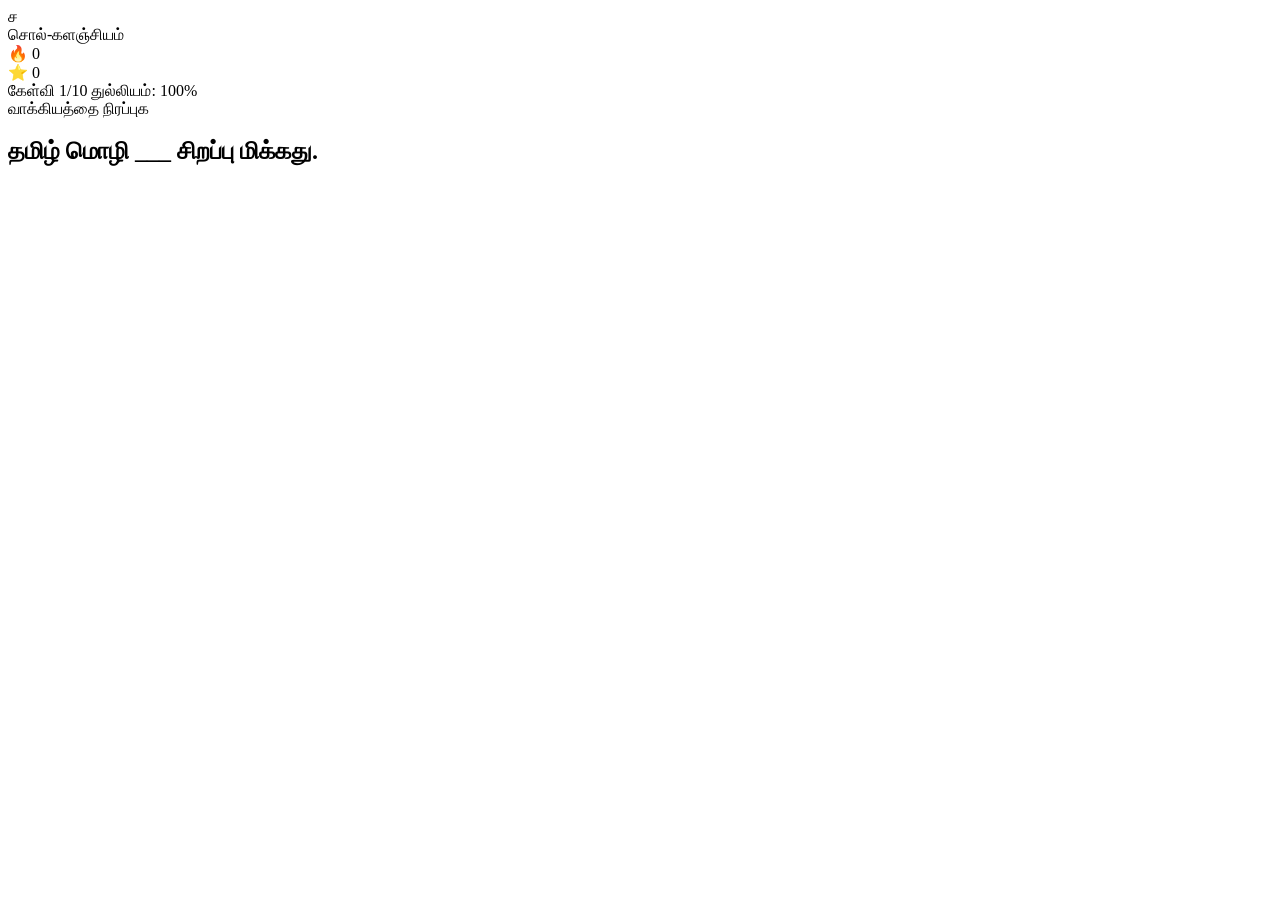
==== commit dcf53b4d: "Update index.html" ====
--- a/index.html
+++ b/index.html
@@ -1,2337 +1,65 @@
 <!DOCTYPE html>
-<html lang="ta" dir="ltr">
+<html lang="ta" dir="ltr" data-theme="dark">
 <head>
-<meta charset="UTF-8">
-<meta name="viewport" content="width=device-width, initial-scale=1.0, viewport-fit=cover">
-<meta name="theme-color" content="#0C0E1A">
-<meta name="description" content="சொல்-களஞ்சியம் — 6 முதல் 9 ஆம் வகுப்பு மாணவர்களுக்கான தமிழ் சொல்வளம் வினாடிவினா">
-<title>சொல்-களஞ்சியம் | தமிழ் சொல்வளம்</title>
+  <meta charset="UTF-8">
+  <meta name="viewport" content="width=device-width, initial-scale=1.0, viewport-fit=cover">
+  <meta name="description" content="தமிழ் சொல்-களஞ்சியம் - சிறந்த வினாடி வினா அனுபவம்">
+  <title>சொல்-களஞ்சியம் | Premium</title>
+  
+  <link rel="preconnect" href="https://fonts.googleapis.com">
+  <link rel="preconnect" href="https://fonts.gstatic.com" crossorigin>
+  <link href="https://fonts.googleapis.com/css2?family=Inter:wght@400;500;600;700&family=Noto+Sans+Tamil:wght@400;500;600;700;800&display=swap" rel="stylesheet">
+  
+  <link rel="stylesheet" href="/static/css/style.css">
+</head>
+<body>
+  <div class="bg-mesh" aria-hidden="true"></div>
 
-<link rel="preconnect" href="https://fonts.googleapis.com">
-<link rel="preconnect" href="https://fonts.gstatic.com" crossorigin>
-<link href="https://fonts.googleapis.com/css2?family=Noto+Sans+Tamil:wght@300;400;500;600;700;800;900&family=Plus+Jakarta+Sans:wght@300;400;500;600;700;800&display=swap" rel="stylesheet">
-
-<style>
-/* ═══════════════════════════════════════════════
-   DESIGN TOKENS — 8-point grid system
-═══════════════════════════════════════════════ */
-:root {
-  /* Spacing — 8px grid */
-  --s1: 4px;  --s2: 8px;  --s3: 12px; --s4: 16px;
-  --s5: 20px; --s6: 24px; --s8: 32px; --s10: 40px;
-  --s12: 48px; --s16: 64px; --s20: 80px;
-
-  /* Color Palette */
-  --bg0: #070810;
-  --bg1: #0C0E1A;
-  --bg2: #111328;
-  --bg3: #181B35;
-  --glass: rgba(255,255,255,0.04);
-  --glass-hover: rgba(255,255,255,0.07);
-  --border: rgba(255,255,255,0.08);
-  --border-hover: rgba(255,255,255,0.16);
-
-  --gold: #F5A623;
-  --gold-bright: #FBBF24;
-  --gold-dim: rgba(245,166,35,0.15);
-  --gold-glow: rgba(245,166,35,0.35);
-
-  --cyan: #22D3EE;
-  --cyan-dim: rgba(34,211,238,0.12);
-  --violet: #A78BFA;
-  --violet-dim: rgba(167,139,250,0.12);
-
-  --emerald: #34D399;
-  --emerald-dim: rgba(52,211,153,0.12);
-  --emerald-glow: rgba(52,211,153,0.3);
-
-  --rose: #FB7185;
-  --rose-dim: rgba(251,113,133,0.12);
-  --rose-glow: rgba(251,113,133,0.3);
-
-  --amber: #FCD34D;
-  --sky: #38BDF8;
-
-  --text0: #F8FAFC;
-  --text1: #CBD5E1;
-  --text2: #64748B;
-  --text3: #334155;
-
-  /* Typography */
-  --font-ui: 'Plus Jakarta Sans', system-ui, sans-serif;
-  --font-tamil: 'Noto Sans Tamil', system-ui, sans-serif;
-
-  /* Radius */
-  --r-sm: 8px; --r-md: 12px; --r-lg: 16px;
-  --r-xl: 20px; --r-2xl: 28px; --r-full: 9999px;
-
-  /* Shadows */
-  --shadow-sm: 0 1px 3px rgba(0,0,0,0.5);
-  --shadow-md: 0 4px 16px rgba(0,0,0,0.5);
-  --shadow-lg: 0 8px 32px rgba(0,0,0,0.6);
-  --shadow-gold: 0 0 32px rgba(245,166,35,0.3);
-  --shadow-emerald: 0 0 24px rgba(52,211,153,0.3);
-  --shadow-rose: 0 0 24px rgba(251,113,133,0.3);
-
-  /* Easing */
-  --ease-out: cubic-bezier(0.16,1,0.3,1);
-  --ease-bounce: cubic-bezier(0.34,1.56,0.64,1);
-  --ease-in-out: cubic-bezier(0.4,0,0.2,1);
-
-  /* Transitions */
-  --t-fast: 120ms var(--ease-in-out);
-  --t-base: 240ms var(--ease-out);
-  --t-slow: 400ms var(--ease-out);
-}
-
-/* ═══════════════════════════════════════════════
-   RESET & BASE
-═══════════════════════════════════════════════ */
-*, *::before, *::after { box-sizing: border-box; margin: 0; padding: 0; }
-
-html {
-  scroll-behavior: smooth;
-  -webkit-font-smoothing: antialiased;
-  -moz-osx-font-smoothing: grayscale;
-}
-
-body {
-  font-family: var(--font-ui);
-  background: var(--bg0);
-  color: var(--text0);
-  min-height: 100dvh;
-  overflow-x: hidden;
-  position: relative;
-}
-
-/* Animated star/particle background */
-body::before {
-  content: '';
-  position: fixed;
-  inset: 0;
-  background:
-    radial-gradient(ellipse 80% 60% at 20% 10%, rgba(167,139,250,0.06) 0%, transparent 60%),
-    radial-gradient(ellipse 60% 50% at 80% 80%, rgba(245,166,35,0.05) 0%, transparent 60%),
-    radial-gradient(ellipse 40% 40% at 50% 50%, rgba(34,211,238,0.03) 0%, transparent 70%);
-  pointer-events: none;
-  z-index: 0;
-}
-
-/* Floating Tamil letter particles */
-#particles {
-  position: fixed; inset: 0;
-  pointer-events: none; z-index: 0;
-  overflow: hidden;
-}
-.particle {
-  position: absolute;
-  font-family: var(--font-tamil);
-  font-size: 18px;
-  color: rgba(255,255,255,0.04);
-  animation: floatUp linear infinite;
-  user-select: none;
-}
-@keyframes floatUp {
-  from { transform: translateY(110vh) rotate(0deg); opacity: 0; }
-  10%  { opacity: 1; }
-  90%  { opacity: 1; }
-  to   { transform: translateY(-10vh) rotate(360deg); opacity: 0; }
-}
-
-/* ═══════════════════════════════════════════════
-   LAYOUT & SCREENS
-═══════════════════════════════════════════════ */
-.app-wrapper {
-  position: relative;
-  z-index: 1;
-  min-height: 100dvh;
-  display: flex;
-  flex-direction: column;
-}
-
-.screen {
-  display: none;
-  flex-direction: column;
-  min-height: 100dvh;
-  animation: screenIn 0.4s var(--ease-out) both;
-}
-.screen.active { display: flex; }
-
-@keyframes screenIn {
-  from { opacity: 0; transform: translateY(16px); }
-  to   { opacity: 1; transform: translateY(0); }
-}
-@keyframes screenOut {
-  from { opacity: 1; transform: translateY(0); }
-  to   { opacity: 0; transform: translateY(-16px); }
-}
-
-/* ═══════════════════════════════════════════════
-   NAVBAR
-═══════════════════════════════════════════════ */
-.navbar {
-  position: sticky; top: 0; z-index: 100;
-  display: flex; align-items: center; justify-content: space-between;
-  padding: var(--s3) var(--s6);
-  background: rgba(7,8,16,0.8);
-  backdrop-filter: blur(20px) saturate(180%);
-  -webkit-backdrop-filter: blur(20px) saturate(180%);
-  border-bottom: 1px solid var(--border);
-}
-
-.nav-logo {
-  display: flex; align-items: center; gap: var(--s3);
-  text-decoration: none; color: inherit;
-}
-.nav-logo-icon {
-  width: 36px; height: 36px;
-  background: linear-gradient(135deg, var(--gold), var(--violet));
-  border-radius: var(--r-md);
-  display: flex; align-items: center; justify-content: center;
-  font-family: var(--font-tamil);
-  font-size: 18px; font-weight: 700;
-  color: #fff;
-  box-shadow: var(--shadow-gold);
-  flex-shrink: 0;
-}
-.nav-logo-text {
-  font-family: var(--font-tamil);
-  font-size: 15px; font-weight: 700;
-  letter-spacing: -0.01em;
-  color: var(--text0);
-}
-.nav-logo-sub {
-  font-family: var(--font-ui);
-  font-size: 10px; font-weight: 500;
-  color: var(--text2);
-  letter-spacing: 0.08em;
-  text-transform: uppercase;
-}
-
-.nav-stats {
-  display: flex; align-items: center; gap: var(--s4);
-}
-.nav-stat {
-  display: flex; align-items: center; gap: var(--s2);
-  font-size: 13px; font-weight: 600; color: var(--text1);
-}
-.nav-stat-icon { font-size: 16px; }
-.nav-stat.streak .nav-stat-icon { color: var(--gold); }
-.nav-stat.score .nav-stat-icon { color: var(--cyan); }
-
-/* ═══════════════════════════════════════════════
-   HOME SCREEN
-═══════════════════════════════════════════════ */
-.home-content {
-  flex: 1;
-  max-width: 640px; width: 100%;
-  margin: 0 auto;
-  padding: var(--s10) var(--s6) var(--s12);
-  display: flex; flex-direction: column; gap: var(--s8);
-}
-
-/* Hero */
-.hero {
-  text-align: center;
-  padding: var(--s8) 0;
-}
-.hero-badge {
-  display: inline-flex; align-items: center; gap: var(--s2);
-  background: var(--gold-dim);
-  border: 1px solid rgba(245,166,35,0.25);
-  border-radius: var(--r-full);
-  padding: var(--s2) var(--s4);
-  font-size: 12px; font-weight: 600;
-  color: var(--gold-bright);
-  letter-spacing: 0.05em;
-  margin-bottom: var(--s6);
-  text-transform: uppercase;
-}
-.hero-badge-dot {
-  width: 6px; height: 6px;
-  border-radius: 50%;
-  background: var(--gold-bright);
-  animation: pulse 2s ease-in-out infinite;
-}
-@keyframes pulse {
-  0%,100% { opacity: 1; transform: scale(1); }
-  50% { opacity: 0.5; transform: scale(0.7); }
-}
-
-.hero-title {
-  font-family: var(--font-tamil);
-  font-size: clamp(36px, 8vw, 64px);
-  font-weight: 900;
-  line-height: 1.05;
-  letter-spacing: -0.03em;
-  background: linear-gradient(135deg, var(--text0) 0%, var(--gold-bright) 50%, var(--violet) 100%);
-  -webkit-background-clip: text;
-  -webkit-text-fill-color: transparent;
-  background-clip: text;
-  margin-bottom: var(--s4);
-}
-.hero-subtitle {
-  font-family: var(--font-tamil);
-  font-size: clamp(14px, 3vw, 17px);
-  font-weight: 400;
-  color: var(--text2);
-  line-height: 1.7;
-  max-width: 400px; margin: 0 auto;
-}
-
-/* Stats Row */
-.stats-row {
-  display: grid;
-  grid-template-columns: repeat(3, 1fr);
-  gap: var(--s3);
-}
-.stat-card {
-  background: var(--glass);
-  border: 1px solid var(--border);
-  border-radius: var(--r-lg);
-  padding: var(--s4) var(--s3);
-  text-align: center;
-  transition: background var(--t-fast), border-color var(--t-fast), transform var(--t-base);
-}
-.stat-card:hover {
-  background: var(--glass-hover);
-  border-color: var(--border-hover);
-  transform: translateY(-2px);
-}
-.stat-value {
-  font-size: 28px; font-weight: 800;
-  line-height: 1;
-  margin-bottom: var(--s1);
-}
-.stat-label {
-  font-family: var(--font-tamil);
-  font-size: 11px; font-weight: 500;
-  color: var(--text2);
-  letter-spacing: 0.02em;
-}
-.stat-card.streak-card .stat-value { color: var(--gold); }
-.stat-card.score-card  .stat-value { color: var(--cyan); }
-.stat-card.count-card  .stat-value { color: var(--emerald); }
-
-/* Selection Section */
-.section-label {
-  font-size: 11px; font-weight: 700;
-  letter-spacing: 0.1em;
-  text-transform: uppercase;
-  color: var(--text2);
-  margin-bottom: var(--s3);
-}
-
-.class-grid {
-  display: grid;
-  grid-template-columns: repeat(4, 1fr);
-  gap: var(--s2);
-}
-.class-btn {
-  background: var(--glass);
-  border: 1px solid var(--border);
-  border-radius: var(--r-md);
-  padding: var(--s4) var(--s2);
-  font-family: var(--font-tamil);
-  font-size: 13px; font-weight: 600;
-  color: var(--text1);
-  cursor: pointer;
-  transition: all var(--t-fast);
-  text-align: center;
-  line-height: 1.3;
-}
-.class-btn:hover {
-  background: var(--glass-hover);
-  border-color: var(--border-hover);
-  color: var(--text0);
-  transform: translateY(-1px);
-}
-.class-btn.selected {
-  background: var(--gold-dim);
-  border-color: rgba(245,166,35,0.4);
-  color: var(--gold-bright);
-  box-shadow: 0 0 0 1px rgba(245,166,35,0.2) inset;
-}
-.class-num {
-  font-family: var(--font-ui);
-  font-size: 22px; font-weight: 800;
-  display: block;
-  margin-bottom: 2px;
-}
-
-.unit-grid {
-  display: grid;
-  grid-template-columns: repeat(3, 1fr);
-  gap: var(--s3);
-}
-.unit-btn {
-  background: var(--glass);
-  border: 1px solid var(--border);
-  border-radius: var(--r-lg);
-  padding: var(--s5) var(--s4);
-  font-family: var(--font-tamil);
-  font-size: 14px; font-weight: 600;
-  color: var(--text1);
-  cursor: pointer;
-  transition: all var(--t-base);
-  text-align: center;
-  position: relative;
-  overflow: hidden;
-}
-.unit-btn::before {
-  content: '';
-  position: absolute; inset: 0;
-  background: linear-gradient(135deg, var(--gold-dim), transparent);
-  opacity: 0;
-  transition: opacity var(--t-fast);
-}
-.unit-btn:hover::before { opacity: 1; }
-.unit-btn:hover {
-  border-color: var(--border-hover);
-  color: var(--text0);
-  transform: translateY(-2px);
-  box-shadow: var(--shadow-sm);
-}
-.unit-btn.selected {
-  background: var(--gold-dim);
-  border-color: rgba(245,166,35,0.4);
-  color: var(--gold-bright);
-}
-.unit-num {
-  font-family: var(--font-ui);
-  font-size: 28px; font-weight: 800;
-  display: block;
-  margin-bottom: var(--s1);
-}
-.unit-label { font-size: 12px; color: inherit; opacity: 0.8; }
-
-/* CTA Button */
-.cta-btn {
-  width: 100%;
-  padding: var(--s5) var(--s8);
-  background: linear-gradient(135deg, var(--gold) 0%, #E8960A 100%);
-  border: none;
-  border-radius: var(--r-xl);
-  font-family: var(--font-tamil);
-  font-size: 18px; font-weight: 800;
-  color: #0C0A00;
-  cursor: pointer;
-  transition: all var(--t-base);
-  display: flex; align-items: center; justify-content: center;
-  gap: var(--s3);
-  position: relative;
-  overflow: hidden;
-  box-shadow: 0 8px 24px rgba(245,166,35,0.4), 0 0 0 1px rgba(255,255,255,0.1) inset;
-}
-.cta-btn::after {
-  content: '';
-  position: absolute; inset: 0;
-  background: linear-gradient(135deg, rgba(255,255,255,0.15), transparent);
-  opacity: 0;
-  transition: opacity var(--t-fast);
-}
-.cta-btn:hover::after { opacity: 1; }
-.cta-btn:hover {
-  transform: translateY(-2px);
-  box-shadow: 0 12px 32px rgba(245,166,35,0.5), 0 0 0 1px rgba(255,255,255,0.15) inset;
-}
-.cta-btn:active { transform: translateY(0); }
-.cta-btn:disabled {
-  opacity: 0.4; cursor: not-allowed;
-  transform: none; box-shadow: none;
-}
-.cta-arrow {
-  font-size: 20px;
-  transition: transform var(--t-fast);
-}
-.cta-btn:hover .cta-arrow { transform: translateX(4px); }
-
-/* Daily Goal Card */
-.goal-card {
-  background: var(--glass);
-  border: 1px solid var(--border);
-  border-radius: var(--r-xl);
-  padding: var(--s5);
-  display: flex; align-items: center; gap: var(--s4);
-}
-.goal-icon {
-  width: 48px; height: 48px; flex-shrink: 0;
-  background: linear-gradient(135deg, var(--violet-dim), var(--cyan-dim));
-  border: 1px solid rgba(167,139,250,0.2);
-  border-radius: var(--r-md);
-  display: flex; align-items: center; justify-content: center;
-  font-size: 24px;
-}
-.goal-title {
-  font-family: var(--font-tamil);
-  font-size: 14px; font-weight: 700;
-  color: var(--text0);
-  margin-bottom: var(--s1);
-}
-.goal-desc {
-  font-family: var(--font-tamil);
-  font-size: 12px; color: var(--text2);
-  line-height: 1.5;
-}
-
-/* ═══════════════════════════════════════════════
-   QUIZ SCREEN
-═══════════════════════════════════════════════ */
-.quiz-container {
-  flex: 1;
-  max-width: 640px; width: 100%;
-  margin: 0 auto;
-  padding: var(--s6) var(--s6) var(--s12);
-  display: flex; flex-direction: column; gap: var(--s5);
-}
-
-/* Progress Header */
-.quiz-progress-header {
-  display: flex; align-items: center; gap: var(--s4);
-}
-.back-btn {
-  width: 36px; height: 36px; flex-shrink: 0;
-  background: var(--glass);
-  border: 1px solid var(--border);
-  border-radius: var(--r-md);
-  display: flex; align-items: center; justify-content: center;
-  cursor: pointer;
-  color: var(--text1);
-  font-size: 18px;
-  transition: all var(--t-fast);
-}
-.back-btn:hover {
-  background: var(--glass-hover);
-  border-color: var(--border-hover);
-  color: var(--text0);
-}
-.progress-info { flex: 1; }
-.progress-bar-track {
-  height: 6px;
-  background: rgba(255,255,255,0.06);
-  border-radius: var(--r-full);
-  overflow: hidden;
-  margin-bottom: var(--s2);
-}
-.progress-bar-fill {
-  height: 100%;
-  border-radius: var(--r-full);
-  background: linear-gradient(90deg, var(--gold), var(--amber));
-  transition: width 0.5s var(--ease-out);
-  box-shadow: 0 0 8px rgba(245,166,35,0.5);
-}
-.progress-text {
-  font-size: 12px; font-weight: 600; color: var(--text2);
-  display: flex; justify-content: space-between; align-items: center;
-}
-.progress-count { color: var(--gold); }
-
-/* Streak Indicator */
-.streak-indicator {
-  display: flex; align-items: center; gap: var(--s1);
-  background: var(--gold-dim);
-  border: 1px solid rgba(245,166,35,0.2);
-  border-radius: var(--r-full);
-  padding: var(--s1) var(--s3);
-  font-size: 13px; font-weight: 700; color: var(--gold-bright);
-  white-space: nowrap;
-}
-.streak-flame {
-  font-size: 16px;
-  animation: flamePulse 1.5s ease-in-out infinite;
-}
-@keyframes flamePulse {
-  0%,100% { transform: scale(1) rotate(-3deg); }
-  50% { transform: scale(1.15) rotate(3deg); }
-}
-
-/* Question Card */
-.question-card {
-  background: var(--bg2);
-  border: 1px solid var(--border);
-  border-radius: var(--r-2xl);
-  padding: var(--s8) var(--s6);
-  position: relative;
-  overflow: hidden;
-}
-.question-card::before {
-  content: '';
-  position: absolute; top: 0; left: 0; right: 0;
-  height: 2px;
-  background: linear-gradient(90deg, var(--gold), var(--violet), var(--cyan));
-  border-radius: var(--r-2xl) var(--r-2xl) 0 0;
-}
-
-.question-meta {
-  display: flex; align-items: center; gap: var(--s3);
-  margin-bottom: var(--s6);
-}
-.question-chip {
-  display: inline-flex; align-items: center; gap: var(--s1);
-  background: var(--glass);
-  border: 1px solid var(--border);
-  border-radius: var(--r-full);
-  padding: 4px var(--s3);
-  font-size: 11px; font-weight: 600;
-  color: var(--text2);
-  letter-spacing: 0.05em;
-}
-.question-hint-btn {
-  margin-left: auto;
-  background: var(--violet-dim);
-  border: 1px solid rgba(167,139,250,0.2);
-  border-radius: var(--r-full);
-  padding: 4px var(--s3);
-  font-size: 11px; font-weight: 600; color: var(--violet);
-  cursor: pointer;
-  transition: all var(--t-fast);
-  display: flex; align-items: center; gap: var(--s1);
-}
-.question-hint-btn:hover {
-  background: rgba(167,139,250,0.2);
-  border-color: rgba(167,139,250,0.35);
-}
-
-.question-instruction {
-  font-family: var(--font-tamil);
-  font-size: 13px; font-weight: 500;
-  color: var(--text2);
-  margin-bottom: var(--s4);
-}
-
-.question-sentence {
-  font-family: var(--font-tamil);
-  font-size: clamp(18px, 4vw, 24px);
-  font-weight: 600;
-  color: var(--text0);
-  line-height: 1.8;
-  word-break: break-word;
-}
-.blank {
-  display: inline-flex; align-items: center; justify-content: center;
-  min-width: 120px;
-  padding: 2px var(--s3);
-  background: rgba(245,166,35,0.08);
-  border-bottom: 2.5px solid var(--gold);
-  border-radius: 4px;
-  font-size: inherit;
-  font-weight: 800;
-  color: var(--gold-bright);
-  vertical-align: middle;
-  letter-spacing: 0.1em;
-  transition: all 0.3s var(--ease-out);
-}
-.blank.empty { color: transparent; min-width: 120px; }
-.blank.correct {
-  background: var(--emerald-dim);
-  border-color: var(--emerald);
-  color: var(--emerald);
-  animation: correctBounce 0.5s var(--ease-bounce);
-}
-.blank.wrong {
-  background: var(--rose-dim);
-  border-color: var(--rose);
-  color: var(--rose);
-  animation: wrongShake 0.4s ease-in-out;
-}
-@keyframes correctBounce {
-  0% { transform: scale(1); }
-  40% { transform: scale(1.12); }
-  100% { transform: scale(1); }
-}
-@keyframes wrongShake {
-  0%,100% { transform: translateX(0); }
-  20% { transform: translateX(-8px); }
-  40% { transform: translateX(8px); }
-  60% { transform: translateX(-5px); }
-  80% { transform: translateX(5px); }
-}
-
-.hint-display {
-  margin-top: var(--s4);
-  padding: var(--s3) var(--s4);
-  background: var(--violet-dim);
-  border: 1px solid rgba(167,139,250,0.2);
-  border-radius: var(--r-md);
-  font-family: var(--font-tamil);
-  font-size: 13px; color: var(--violet);
-  display: none;
-}
-.hint-display.visible { display: block; animation: fadeSlideIn 0.3s var(--ease-out); }
-
-/* Answer Input Area */
-.answer-area {
-  display: flex; flex-direction: column; gap: var(--s3);
-}
-
-.answer-input-wrap {
-  position: relative;
-}
-.answer-input {
-  width: 100%;
-  background: var(--bg3);
-  border: 2px solid var(--border);
-  border-radius: var(--r-xl);
-  padding: var(--s4) var(--s6);
-  font-family: var(--font-tamil);
-  font-size: 20px; font-weight: 600;
-  color: var(--text0);
-  outline: none;
-  transition: border-color var(--t-fast), box-shadow var(--t-fast), background var(--t-fast);
-  caret-color: var(--gold);
-  text-align: center;
-}
-.answer-input::placeholder {
-  color: var(--text3);
-  font-weight: 400;
-  font-size: 16px;
-}
-.answer-input:focus {
-  border-color: rgba(245,166,35,0.5);
-  box-shadow: 0 0 0 4px rgba(245,166,35,0.08), var(--shadow-sm);
-  background: var(--bg2);
-}
-.answer-input.correct {
-  border-color: var(--emerald);
-  box-shadow: 0 0 0 4px var(--emerald-dim), var(--shadow-emerald);
-  color: var(--emerald);
-}
-.answer-input.wrong {
-  border-color: var(--rose);
-  box-shadow: 0 0 0 4px var(--rose-dim), var(--shadow-rose);
-  color: var(--rose);
-}
-.answer-input:disabled {
-  opacity: 0.7; cursor: default;
-}
-
-.clear-btn {
-  position: absolute; right: var(--s4); top: 50%;
-  transform: translateY(-50%);
-  width: 28px; height: 28px;
-  background: var(--glass);
-  border: 1px solid var(--border);
-  border-radius: 50%;
-  display: flex; align-items: center; justify-content: center;
-  cursor: pointer;
-  color: var(--text2);
-  font-size: 14px;
-  transition: all var(--t-fast);
-  opacity: 0;
-}
-.answer-input-wrap:has(.answer-input:not(:placeholder-shown)) .clear-btn { opacity: 1; }
-.clear-btn:hover { background: var(--rose-dim); color: var(--rose); border-color: rgba(251,113,133,0.3); }
-
-/* Action Buttons */
-.action-buttons {
-  display: grid;
-  grid-template-columns: 1fr 2fr;
-  gap: var(--s3);
-}
-.btn-skip {
-  background: var(--glass);
-  border: 1px solid var(--border);
-  border-radius: var(--r-xl);
-  padding: var(--s4) var(--s5);
-  font-family: var(--font-tamil);
-  font-size: 15px; font-weight: 600;
-  color: var(--text2);
-  cursor: pointer;
-  transition: all var(--t-fast);
-}
-.btn-skip:hover {
-  background: var(--glass-hover);
-  border-color: var(--border-hover);
-  color: var(--text1);
-}
-.btn-submit {
-  background: linear-gradient(135deg, var(--gold) 0%, #E8960A 100%);
-  border: none;
-  border-radius: var(--r-xl);
-  padding: var(--s4) var(--s6);
-  font-family: var(--font-tamil);
-  font-size: 16px; font-weight: 800;
-  color: #0C0A00;
-  cursor: pointer;
-  transition: all var(--t-base);
-  display: flex; align-items: center; justify-content: center;
-  gap: var(--s2);
-  box-shadow: 0 4px 16px rgba(245,166,35,0.35);
-}
-.btn-submit:hover {
-  transform: translateY(-1px);
-  box-shadow: 0 6px 24px rgba(245,166,35,0.5);
-}
-.btn-submit:active { transform: translateY(0); }
-.btn-submit:disabled { opacity: 0.5; cursor: not-allowed; transform: none; }
-
-.btn-next {
-  display: none;
-  width: 100%;
-  background: var(--emerald);
-  border: none;
-  border-radius: var(--r-xl);
-  padding: var(--s4) var(--s6);
-  font-family: var(--font-tamil);
-  font-size: 16px; font-weight: 800;
-  color: #001A0D;
-  cursor: pointer;
-  transition: all var(--t-base);
-  align-items: center; justify-content: center;
-  gap: var(--s2);
-  box-shadow: 0 4px 16px var(--emerald-glow);
-  animation: fadeSlideIn 0.3s var(--ease-out);
-}
-.btn-next.visible {
-  display: flex;
-}
-.btn-next:hover {
-  transform: translateY(-1px);
-  box-shadow: 0 6px 24px var(--emerald-glow);
-  filter: brightness(1.05);
-}
-
-@keyframes fadeSlideIn {
-  from { opacity: 0; transform: translateY(8px); }
-  to   { opacity: 1; transform: translateY(0); }
-}
-
-/* Feedback Toast */
-.feedback-toast {
-  position: fixed;
-  top: 80px; left: 50%; transform: translateX(-50%) translateY(-20px);
-  z-index: 200;
-  display: flex; align-items: center; gap: var(--s3);
-  padding: var(--s3) var(--s5);
-  border-radius: var(--r-full);
-  font-family: var(--font-tamil);
-  font-size: 15px; font-weight: 700;
-  opacity: 0;
-  transition: all 0.35s var(--ease-out);
-  white-space: nowrap;
-  pointer-events: none;
-}
-.feedback-toast.show {
-  opacity: 1;
-  transform: translateX(-50%) translateY(0);
-}
-.feedback-toast.correct-toast {
-  background: var(--emerald);
-  color: #001A0D;
-  box-shadow: 0 8px 24px var(--emerald-glow);
-}
-.feedback-toast.wrong-toast {
-  background: var(--rose);
-  color: #2D0010;
-  box-shadow: 0 8px 24px var(--rose-glow);
-}
-
-/* Score Popup Animation */
-.score-popup {
-  position: fixed;
-  font-family: var(--font-ui);
-  font-size: 22px; font-weight: 800;
-  color: var(--gold-bright);
-  pointer-events: none;
-  z-index: 300;
-  animation: scoreFloat 1s var(--ease-out) forwards;
-  text-shadow: 0 0 12px var(--gold-glow);
-}
-@keyframes scoreFloat {
-  0%   { opacity: 1; transform: translateY(0) scale(1); }
-  60%  { opacity: 1; transform: translateY(-40px) scale(1.2); }
-  100% { opacity: 0; transform: translateY(-70px) scale(0.9); }
-}
-
-/* ═══════════════════════════════════════════════
-   RESULTS SCREEN
-═══════════════════════════════════════════════ */
-.results-container {
-  flex: 1;
-  max-width: 640px; width: 100%;
-  margin: 0 auto;
-  padding: var(--s8) var(--s6) var(--s12);
-  display: flex; flex-direction: column; gap: var(--s6);
-}
-
-/* Score Ring */
-.score-ring-wrap {
-  display: flex; flex-direction: column; align-items: center; gap: var(--s4);
-}
-.score-ring-svg { filter: drop-shadow(0 0 20px rgba(245,166,35,0.3)); }
-.score-ring-text { text-anchor: middle; }
-
-.results-grade {
-  font-family: var(--font-tamil);
-  font-size: clamp(22px, 5vw, 30px);
-  font-weight: 800;
-  text-align: center;
-  line-height: 1.3;
-}
-.grade-emoji { font-size: 40px; display: block; margin-bottom: var(--s2); }
-
-/* Stats Grid */
-.results-stats {
-  display: grid;
-  grid-template-columns: repeat(2, 1fr);
-  gap: var(--s3);
-}
-.result-stat-card {
-  background: var(--glass);
-  border: 1px solid var(--border);
-  border-radius: var(--r-lg);
-  padding: var(--s4) var(--s5);
-  display: flex; align-items: center; gap: var(--s3);
-}
-.result-stat-icon {
-  width: 40px; height: 40px; flex-shrink: 0;
-  border-radius: var(--r-md);
-  display: flex; align-items: center; justify-content: center;
-  font-size: 20px;
-}
-.result-stat-icon.correct { background: var(--emerald-dim); }
-.result-stat-icon.wrong   { background: var(--rose-dim); }
-.result-stat-icon.streak  { background: var(--gold-dim); }
-.result-stat-icon.time    { background: var(--cyan-dim); }
-
-.result-stat-val {
-  font-size: 22px; font-weight: 800; line-height: 1;
-}
-.result-stat-lbl {
-  font-family: var(--font-tamil);
-  font-size: 11px; font-weight: 500; color: var(--text2);
-  margin-top: 2px;
-}
-
-/* Achievements */
-.achievements-section { display: flex; flex-direction: column; gap: var(--s4); }
-.achievements-title {
-  font-size: 12px; font-weight: 700;
-  letter-spacing: 0.1em; text-transform: uppercase;
-  color: var(--text2);
-}
-.badges-row {
-  display: flex; gap: var(--s3); flex-wrap: wrap;
-}
-.badge {
-  display: flex; flex-direction: column; align-items: center; gap: var(--s2);
-  width: 72px;
-}
-.badge-icon {
-  width: 56px; height: 56px;
-  border-radius: var(--r-xl);
-  display: flex; align-items: center; justify-content: center;
-  font-size: 26px;
-  border: 2px solid;
-  transition: transform var(--t-bounce), box-shadow var(--t-slow);
-}
-.badge.earned .badge-icon {
-  animation: badgePop 0.5s var(--ease-bounce);
-}
-.badge.locked .badge-icon {
-  filter: grayscale(1) brightness(0.4);
-  border-color: var(--border);
-  background: var(--glass);
-}
-@keyframes badgePop {
-  0% { transform: scale(0.5); opacity: 0; }
-  70% { transform: scale(1.15); }
-  100% { transform: scale(1); opacity: 1; }
-}
-.badge-name {
-  font-family: var(--font-tamil);
-  font-size: 10px; font-weight: 600;
-  color: var(--text2); text-align: center;
-  line-height: 1.3;
-}
-.badge.earned .badge-name { color: var(--text1); }
-
-/* Result Actions */
-.result-actions {
-  display: flex; flex-direction: column; gap: var(--s3);
-}
-.btn-play-again {
-  width: 100%;
-  background: linear-gradient(135deg, var(--gold) 0%, #E8960A 100%);
-  border: none;
-  border-radius: var(--r-xl);
-  padding: var(--s5) var(--s6);
-  font-family: var(--font-tamil);
-  font-size: 18px; font-weight: 800;
-  color: #0C0A00;
-  cursor: pointer;
-  transition: all var(--t-base);
-  box-shadow: 0 6px 20px rgba(245,166,35,0.4);
-}
-.btn-play-again:hover {
-  transform: translateY(-2px);
-  box-shadow: 0 10px 28px rgba(245,166,35,0.5);
-}
-.btn-home {
-  width: 100%;
-  background: var(--glass);
-  border: 1px solid var(--border);
-  border-radius: var(--r-xl);
-  padding: var(--s4) var(--s6);
-  font-family: var(--font-tamil);
-  font-size: 15px; font-weight: 600;
-  color: var(--text1);
-  cursor: pointer;
-  transition: all var(--t-fast);
-}
-.btn-home:hover {
-  background: var(--glass-hover);
-  border-color: var(--border-hover);
-  color: var(--text0);
-}
-
-/* ═══════════════════════════════════════════════
-   ACHIEVEMENT UNLOCK OVERLAY
-═══════════════════════════════════════════════ */
-.achievement-overlay {
-  position: fixed;
-  bottom: var(--s8); left: 50%;
-  transform: translateX(-50%) translateY(120px);
-  z-index: 400;
-  background: var(--bg2);
-  border: 1px solid rgba(245,166,35,0.3);
-  border-radius: var(--r-xl);
-  padding: var(--s4) var(--s5);
-  display: flex; align-items: center; gap: var(--s4);
-  box-shadow: var(--shadow-lg), var(--shadow-gold);
-  max-width: 320px; width: calc(100% - 48px);
-  transition: transform 0.5s var(--ease-bounce), opacity 0.5s var(--ease-out);
-  opacity: 0;
-}
-.achievement-overlay.show {
-  transform: translateX(-50%) translateY(0);
-  opacity: 1;
-}
-.achievement-overlay-icon {
-  font-size: 36px;
-  flex-shrink: 0;
-  animation: spin 0.5s var(--ease-bounce) 0.2s both;
-}
-@keyframes spin {
-  from { transform: rotate(-30deg) scale(0.5); }
-  to   { transform: rotate(0deg) scale(1); }
-}
-.achievement-overlay-text { flex: 1; }
-.achievement-overlay-label {
-  font-size: 11px; font-weight: 700;
-  letter-spacing: 0.08em; text-transform: uppercase;
-  color: var(--gold-bright); margin-bottom: 2px;
-}
-.achievement-overlay-name {
-  font-family: var(--font-tamil);
-  font-size: 15px; font-weight: 700; color: var(--text0);
-}
-
-/* ═══════════════════════════════════════════════
-   LOADING SKELETON
-═══════════════════════════════════════════════ */
-.skeleton {
-  background: linear-gradient(90deg,
-    rgba(255,255,255,0.04) 25%,
-    rgba(255,255,255,0.08) 50%,
-    rgba(255,255,255,0.04) 75%
-  );
-  background-size: 200% 100%;
-  animation: shimmer 1.5s ease-in-out infinite;
-  border-radius: var(--r-md);
-}
-@keyframes shimmer {
-  from { background-position: 200% 0; }
-  to   { background-position: -200% 0; }
-}
-.skeleton-line { height: 16px; margin: var(--s2) 0; }
-.skeleton-line.wide { width: 100%; }
-.skeleton-line.medium { width: 70%; }
-.skeleton-line.narrow { width: 40%; }
-
-/* ═══════════════════════════════════════════════
-   CONFETTI
-═══════════════════════════════════════════════ */
-.confetti-piece {
-  position: fixed;
-  width: 10px; height: 10px;
-  pointer-events: none; z-index: 500;
-  animation: confettiFall linear forwards;
-  border-radius: 2px;
-}
-@keyframes confettiFall {
-  0%   { transform: translateY(-20px) rotate(0deg); opacity: 1; }
-  80%  { opacity: 1; }
-  100% { transform: translateY(110vh) rotate(720deg); opacity: 0; }
-}
-
-/* ═══════════════════════════════════════════════
-   UTILITY
-═══════════════════════════════════════════════ */
-.sr-only {
-  position: absolute; width: 1px; height: 1px;
-  padding: 0; margin: -1px; overflow: hidden;
-  clip: rect(0,0,0,0); white-space: nowrap; border: 0;
-}
-.text-gold { color: var(--gold-bright); }
-.text-emerald { color: var(--emerald); }
-.text-rose { color: var(--rose); }
-
-/* Focus styles — accessibility */
-:focus-visible {
-  outline: 2px solid var(--gold);
-  outline-offset: 2px;
-  border-radius: var(--r-sm);
-}
-
-/* ═══════════════════════════════════════════════
-   FOOTER
-═══════════════════════════════════════════════ */
-.footer {
-  border-top: 1px solid var(--border);
-  padding: var(--s5) var(--s6);
-  text-align: center;
-  font-size: 11px; color: var(--text3);
-  font-family: var(--font-tamil);
-  line-height: 1.8;
-}
-.footer a { color: var(--text2); text-decoration: none; }
-.footer a:hover { color: var(--gold); }
-
-/* ═══════════════════════════════════════════════
-   RESPONSIVE — Mobile First
-═══════════════════════════════════════════════ */
-@media (max-width: 480px) {
-  .navbar { padding: var(--s2) var(--s4); }
-  .nav-logo-text { display: none; }
-  .home-content, .quiz-container, .results-container {
-    padding-left: var(--s4); padding-right: var(--s4);
-  }
-  .class-grid { grid-template-columns: repeat(4, 1fr); gap: var(--s1); }
-  .class-btn { padding: var(--s3) var(--s1); font-size: 11px; }
-  .class-num { font-size: 18px; }
-  .unit-grid { grid-template-columns: repeat(3, 1fr); gap: var(--s2); }
-  .stats-row { gap: var(--s2); }
-  .stat-value { font-size: 22px; }
-  .question-sentence { font-size: 17px; }
-  .answer-input { font-size: 18px; padding: var(--s3) var(--s5); }
-  .action-buttons { grid-template-columns: 1fr 1.8fr; }
-  .results-stats { grid-template-columns: repeat(2,1fr); }
-}
-
-@media (max-width: 360px) {
-  .hero-title { font-size: 32px; }
-  .class-grid { grid-template-columns: repeat(4,1fr); }
-  .class-num { font-size: 16px; }
-  .stats-row { grid-template-columns: repeat(3,1fr); }
-}
-
-/* Reduced motion */
-@media (prefers-reduced-motion: reduce) {
-  *, *::before, *::after {
-    animation-duration: 0.01ms !important;
-    transition-duration: 0.01ms !important;
-  }
-}
-
-/* ═══════════════════════════════════════════════
-   KEYBOARD SHORTCUT HINT
-═══════════════════════════════════════════════ */
-.kbd-hint {
-  display: flex; align-items: center; justify-content: center; gap: var(--s3);
-  font-size: 11px; color: var(--text3);
-  font-family: var(--font-ui);
-}
-.kbd {
-  background: rgba(255,255,255,0.06);
-  border: 1px solid rgba(255,255,255,0.1);
-  border-radius: 4px;
-  padding: 2px 6px;
-  font-size: 10px; font-weight: 600;
-  font-family: var(--font-ui);
-  color: var(--text2);
-}
-</style>
-</head>
-
-<body>
-<!-- Screen reader announcer -->
-<div id="live-region" aria-live="polite" aria-atomic="true" class="sr-only"></div>
-
-<!-- Floating Tamil letter particles -->
-<div id="particles" aria-hidden="true"></div>
-
-<!-- Feedback Toast -->
-<div id="feedback-toast" class="feedback-toast" role="status" aria-live="assertive"></div>
-
-<!-- Achievement Unlock Overlay -->
-<div id="achievement-overlay" class="achievement-overlay" aria-live="polite">
-  <div class="achievement-overlay-icon" id="ach-icon"></div>
-  <div class="achievement-overlay-text">
-    <div class="achievement-overlay-label">🏆 சாதனை திறந்தது!</div>
-    <div class="achievement-overlay-name" id="ach-name"></div>
-  </div>
-</div>
-
-<div class="app-wrapper">
-
-  <!-- ════════════════════════════════ HOME SCREEN ════ -->
-  <div id="screen-home" class="screen active" role="main" aria-label="முகப்பு திரை">
-    <nav class="navbar" role="navigation" aria-label="தலைமை வழிசெலுத்தல்">
-      <a href="#" class="nav-logo" aria-label="சொல்-களஞ்சியம் - முகப்பு">
-        <div class="nav-logo-icon" aria-hidden="true">ச</div>
-        <div>
-          <div class="nav-logo-text">சொல்-களஞ்சியம்</div>
-          <div class="nav-logo-sub">Tamil Vocabulary</div>
+  <div class="app-shell">
+    <nav class="navbar">
+      <div class="nav-brand">
+        <div class="brand-logo">ச</div>
+        <span class="brand-text">சொல்-களஞ்சியம்</span>
+      </div>
+      <div class="nav-metrics">
+        <div class="metric-pill streak-pill" aria-label="தொடர் வெற்றி">
+          <span class="emoji flame-anim">🔥</span> <span id="streak-counter">0</span>
         </div>
-      </a>
-      <div class="nav-stats" aria-label="வீரர் புள்ளிவிவரம்">
-        <div class="nav-stat streak" aria-label="தொடர் எண்">
-          <span class="nav-stat-icon" aria-hidden="true">🔥</span>
-          <span id="nav-streak">0</span>
-        </div>
-        <div class="nav-stat score" aria-label="மொத்த மதிப்பெண்">
-          <span class="nav-stat-icon" aria-hidden="true">⭐</span>
-          <span id="nav-score">0</span>
+        <div class="metric-pill score-pill" aria-label="மதிப்பெண்">
+          <span class="emoji">⭐️</span> <span id="score-counter">0</span>
         </div>
       </div>
     </nav>
 
-    <div class="home-content">
-      <!-- Hero -->
-      <div class="hero">
-        <div class="hero-badge">
-          <div class="hero-badge-dot"></div>
-          <span>6 – 9 ஆம் வகுப்பு</span>
+    <main class="main-container">
+      <div class="progress-section">
+        <div class="progress-header">
+          <span class="q-count" id="q-count">கேள்வி 1/10</span>
+          <span class="accuracy" id="accuracy-rate">துல்லியம்: 100%</span>
         </div>
-        <h1 class="hero-title">சொல்-களஞ்சியம்</h1>
-        <p class="hero-subtitle">வாக்கியங்களில் சரியான சொல்லை நிரப்பி, உன் சொல்வளத்தை வலுப்படுத்திக்கொள்!</p>
-      </div>
-
-      <!-- Stats Row -->
-      <div class="stats-row" aria-label="உன் சாதனைகள்">
-        <div class="stat-card streak-card">
-          <div class="stat-value" id="home-streak">0</div>
-          <div class="stat-label">🔥 தொடர் வினாக்கள்</div>
-        </div>
-        <div class="stat-card score-card">
-          <div class="stat-value" id="home-total-score">0</div>
-          <div class="stat-label">⭐ மொத்த மதிப்பெண்</div>
-        </div>
-        <div class="stat-card count-card">
-          <div class="stat-value" id="home-questions">0</div>
-          <div class="stat-label">📚 விடையளித்தவை</div>
+        <div class="progress-track">
+          <div class="progress-fill" id="progress-bar"></div>
         </div>
       </div>
 
-      <!-- Class Selector -->
-      <div>
-        <div class="section-label">வகுப்பைத் தேர்ந்தெடு</div>
-        <div class="class-grid" role="group" aria-label="வகுப்பு தேர்வு">
-          <button class="class-btn" data-class="6" onclick="selectClass(6)" aria-pressed="false">
-            <span class="class-num">6</span>
-            <span>ஆம்</span>
-          </button>
-          <button class="class-btn" data-class="7" onclick="selectClass(7)" aria-pressed="false">
-            <span class="class-num">7</span>
-            <span>ஆம்</span>
-          </button>
-          <button class="class-btn" data-class="8" onclick="selectClass(8)" aria-pressed="false">
-            <span class="class-num">8</span>
-            <span>ஆம்</span>
-          </button>
-          <button class="class-btn" data-class="9" onclick="selectClass(9)" aria-pressed="false">
-            <span class="class-num">9</span>
-            <span>ஆம்</span>
-          </button>
-        </div>
+      <div class="quiz-card" id="quiz-card" role="region" aria-live="polite">
+        <div class="card-glow"></div>
+        <div class="question-meta">
+          <span class="badge type-badge">வாக்கியத்தை நிரப்புக</span>
+          </div>
+        
+        <h2 class="question-text" id="question-text">
+          தமிழ் மொழி <span class="blank-space" id="blank-space">___</span> சிறப்பு மிக்கது.
+        </h2>
+
+        <div class="options-grid" id="options-grid">
+          </div>
       </div>
 
-      <!-- Unit Selector -->
-      <div id="unit-section" style="opacity:0;transition:opacity 0.3s;pointer-events:none;">
-        <div class="section-label">இயலைத் தேர்ந்தெடு</div>
-        <div class="unit-grid" role="group" aria-label="இயல் தேர்வு">
-          <button class="unit-btn" data-unit="1" onclick="selectUnit(1)" aria-pressed="false">
-            <span class="unit-num">1</span>
-            <span class="unit-label">இயல் 1</span>
-          </button>
-          <button class="unit-btn" data-unit="2" onclick="selectUnit(2)" aria-pressed="false">
-            <span class="unit-num">2</span>
-            <span class="unit-label">இயல் 2</span>
-          </button>
-          <button class="unit-btn" data-unit="3" onclick="selectUnit(3)" aria-pressed="false">
-            <span class="unit-num">3</span>
-            <span class="unit-label">இயல் 3</span>
-          </button>
-        </div>
-      </div>
-
-      <!-- Daily Goal -->
-      <div class="goal-card">
-        <div class="goal-icon" aria-hidden="true">✨</div>
-        <div>
-          <div class="goal-title">இன்றைய இலக்கு</div>
-          <div class="goal-desc">சொற்களைச் சரியாகக் கண்டறிந்து வெற்றி பெறு! தொடர்ச்சியான விடைகள் உன் வீரத்தை அதிகரிக்கும்.</div>
-        </div>
-      </div>
-
-      <!-- Start Button -->
-      <button class="cta-btn" id="start-btn" onclick="startQuiz()" disabled aria-disabled="true">
-        <span>விளையாடத் தொடங்கு</span>
-        <span class="cta-arrow" aria-hidden="true">→</span>
-      </button>
-    </div>
-
-    <footer class="footer">
-      <div>தமிழ் சொல்வளம் • 6 – 9 ஆம் வகுப்பு • பாரதிதாசன் பல்கலைக்கழகம்</div>
-    </footer>
+      <div class="feedback-toast" id="feedback-toast" role="alert"></div>
+    </main>
   </div>
 
-  <!-- ════════════════════════════════ QUIZ SCREEN ════ -->
-  <div id="screen-quiz" class="screen" role="main" aria-label="வினாடிவினா திரை">
-    <nav class="navbar" role="navigation">
-      <a href="#" class="nav-logo">
-        <div class="nav-logo-icon" aria-hidden="true">ச</div>
-        <div>
-          <div class="nav-logo-text">சொல்-களஞ்சியம்</div>
-          <div class="nav-logo-sub">Tamil Vocabulary</div>
-        </div>
-      </a>
-      <div class="nav-stats">
-        <div class="nav-stat streak" aria-label="தொடர்">
-          <span aria-hidden="true">🔥</span>
-          <span id="quiz-streak-nav">0</span>
-        </div>
-        <div class="nav-stat score" aria-label="மதிப்பெண்">
-          <span aria-hidden="true">⭐</span>
-          <span id="quiz-score-nav">0</span>
-        </div>
-      </div>
-    </nav>
-
-    <div class="quiz-container">
-      <!-- Progress -->
-      <div class="quiz-progress-header">
-        <button class="back-btn" onclick="goHome()" aria-label="முகப்புக்கு திரும்பு" title="முகப்புக்கு திரும்பு">←</button>
-        <div class="progress-info">
-          <div class="progress-bar-track" role="progressbar" aria-valuemin="0" aria-valuemax="100" id="progress-bar-role">
-            <div class="progress-bar-fill" id="progress-bar" style="width:0%"></div>
-          </div>
-          <div class="progress-text">
-            <span id="progress-label">கேள்வி 1 / 10</span>
-            <span class="progress-count" id="score-display" aria-label="மதிப்பெண்">0 pts</span>
-          </div>
-        </div>
-        <div class="streak-indicator" id="streak-display" aria-label="தொடர் எண்">
-          <span class="streak-flame" aria-hidden="true">🔥</span>
-          <span id="streak-count">0</span>
-        </div>
-      </div>
-
-      <!-- Question Card -->
-      <div class="question-card" id="question-card">
-        <div class="question-meta">
-          <span class="question-chip" id="class-chip">📚 வகுப்பு</span>
-          <span class="question-chip" id="unit-chip">📖 இயல்</span>
-          <button class="question-hint-btn" id="hint-btn" onclick="showHint()" aria-expanded="false">
-            💡 <span>குறிப்பு (-5)</span>
-          </button>
-        </div>
-
-        <p class="question-instruction">வாக்கியத்தை நிரப்புக:</p>
-
-        <div class="question-sentence" id="question-display" aria-label="வினா">
-          <div class="skeleton skeleton-line wide"></div>
-          <div class="skeleton skeleton-line medium" style="margin-top:12px"></div>
-        </div>
-
-        <div class="hint-display" id="hint-display" role="note" aria-label="குறிப்பு"></div>
-      </div>
-
-      <!-- Answer Area -->
-      <div class="answer-area">
-        <div class="answer-input-wrap">
-          <label class="sr-only" for="answer-input">உன் விடை:</label>
-          <input
-            type="text"
-            id="answer-input"
-            class="answer-input"
-            placeholder="இங்கே தட்டச்சு செய்க..."
-            autocomplete="off"
-            autocorrect="off"
-            autocapitalize="off"
-            spellcheck="false"
-            inputmode="text"
-            aria-required="true"
-            aria-label="விடை உள்ளீடு"
-            onkeydown="handleKeyDown(event)"
-          >
-          <button class="clear-btn" onclick="clearInput()" aria-label="அழி" title="அழி">✕</button>
-        </div>
-
-        <!-- Keyboard shortcut hint -->
-        <div class="kbd-hint" aria-hidden="true">
-          <span>Enter</span><span class="kbd">↵</span>
-          <span>சமர்ப்பி / அடுத்தது</span>
-        </div>
-
-        <!-- Buttons -->
-        <div class="action-buttons" id="action-buttons">
-          <button class="btn-skip" id="btn-skip" onclick="skipQuestion()" aria-label="கேள்வியை தவிர்">
-            தவிர் ↓
-          </button>
-          <button class="btn-submit" id="btn-submit" onclick="submitAnswer()" aria-label="விடையை சமர்ப்பி">
-            ✓ சமர்ப்பி
-          </button>
-        </div>
-
-        <button class="btn-next" id="btn-next" onclick="nextQuestion()" aria-label="அடுத்த கேள்வி">
-          அடுத்த கேள்வி →
-        </button>
-      </div>
-    </div>
-  </div>
-
-  <!-- ════════════════════════════════ RESULTS SCREEN ════ -->
-  <div id="screen-results" class="screen" role="main" aria-label="முடிவுகள் திரை">
-    <nav class="navbar">
-      <a href="#" class="nav-logo">
-        <div class="nav-logo-icon" aria-hidden="true">ச</div>
-        <div>
-          <div class="nav-logo-text">சொல்-களஞ்சியம்</div>
-          <div class="nav-logo-sub">Tamil Vocabulary</div>
-        </div>
-      </a>
-    </nav>
-
-    <div class="results-container">
-      <!-- Score Ring -->
-      <div class="score-ring-wrap">
-        <svg class="score-ring-svg" width="180" height="180" viewBox="0 0 180 180" aria-label="மதிப்பெண் வளையம்" role="img">
-          <circle cx="90" cy="90" r="78" fill="none" stroke="rgba(255,255,255,0.06)" stroke-width="12"/>
-          <circle id="score-ring-fill" cx="90" cy="90" r="78" fill="none"
-            stroke="url(#ring-grad)" stroke-width="12"
-            stroke-linecap="round" stroke-dasharray="490" stroke-dashoffset="490"
-            transform="rotate(-90 90 90)"
-            style="transition: stroke-dashoffset 1.2s cubic-bezier(0.16,1,0.3,1) 0.3s"/>
-          <defs>
-            <linearGradient id="ring-grad" x1="0%" y1="0%" x2="100%" y2="0%">
-              <stop offset="0%" stop-color="#F5A623"/>
-              <stop offset="100%" stop-color="#FBBF24"/>
-            </linearGradient>
-          </defs>
-          <text class="score-ring-text" x="90" y="82" fill="#F8FAFC" font-family="'Plus Jakarta Sans',sans-serif" font-size="36" font-weight="800" text-anchor="middle" dominant-baseline="middle" id="score-ring-pct">0%</text>
-          <text x="90" y="108" fill="#64748B" font-family="'Noto Sans Tamil',sans-serif" font-size="13" font-weight="500" text-anchor="middle" id="score-ring-pts">0 pts</text>
-        </svg>
-
-        <div class="results-grade" id="results-grade" aria-live="polite">
-          <span class="grade-emoji" id="grade-emoji">🌟</span>
-          <span id="grade-text">சிறந்த செயல்திறன்!</span>
-        </div>
-      </div>
-
-      <!-- Stats -->
-      <div class="results-stats" aria-label="விரிவான புள்ளிவிவரம்">
-        <div class="result-stat-card">
-          <div class="result-stat-icon correct" aria-hidden="true">✅</div>
-          <div>
-            <div class="result-stat-val text-emerald" id="res-correct">0</div>
-            <div class="result-stat-lbl">சரியான விடைகள்</div>
-          </div>
-        </div>
-        <div class="result-stat-card">
-          <div class="result-stat-icon wrong" aria-hidden="true">❌</div>
-          <div>
-            <div class="result-stat-val text-rose" id="res-wrong">0</div>
-            <div class="result-stat-lbl">தவறான விடைகள்</div>
-          </div>
-        </div>
-        <div class="result-stat-card">
-          <div class="result-stat-icon streak" aria-hidden="true">🔥</div>
-          <div>
-            <div class="result-stat-val text-gold" id="res-streak">0</div>
-            <div class="result-stat-lbl">தொடர்ச்சி</div>
-          </div>
-        </div>
-        <div class="result-stat-card">
-          <div class="result-stat-icon time" aria-hidden="true">⏱️</div>
-          <div>
-            <div class="result-stat-val" id="res-time" style="color:var(--sky)">0s</div>
-            <div class="result-stat-lbl">நேரம்</div>
-          </div>
-        </div>
-      </div>
-
-      <!-- Achievements -->
-      <div class="achievements-section">
-        <div class="achievements-title">🏆 சாதனைகள்</div>
-        <div class="badges-row" id="badges-row" aria-label="திறக்கப்பட்ட சாதனைகள்"></div>
-      </div>
-
-      <!-- Actions -->
-      <div class="result-actions">
-        <button class="btn-play-again" onclick="playAgain()" aria-label="மீண்டும் விளையாடு">
-          🔄 மீண்டும் விளையாடு
-        </button>
-        <button class="btn-home" onclick="goHome()" aria-label="முகப்புக்கு திரும்பு">
-          ← முகப்புக்கு திரும்பு
-        </button>
-      </div>
-    </div>
-  </div>
-
-</div><!-- end app-wrapper -->
-
-<!-- Audio Elements -->
-<audio id="snd-correct" preload="auto">
-  <source src="https://assets.mixkit.co/active_storage/sfx/2013/2013-preview.mp3" type="audio/mpeg">
-</audio>
-<audio id="snd-wrong" preload="auto">
-  <source src="https://assets.mixkit.co/active_storage/sfx/2954/2954-preview.mp3" type="audio/mpeg">
-</audio>
-
-<script>
-/* ══════════════════════════════════════════════════════
-   QUIZ DATA — Replace with your actual questions
-   Format: { sentence: "..._...", answer: "word", hint: "..." }
-   Use _ or _____ as the blank marker
-══════════════════════════════════════════════════════ */
-const QUIZ_DATA = {
-  6: {
-    1: [
-      { sentence: "மாணவர்கள் பள்ளிக்கு _______ செல்கின்றனர்.", answer: "தினமும்", hint: "ஒவ்வொரு நாளும் என்று பொருள்" },
-      { sentence: "காட்டில் _______ விலங்குகள் வாழ்கின்றன.", answer: "பலவகை", hint: "பல வகை என்று பொருள்" },
-      { sentence: "மழை _______ பெய்கிறது.", answer: "கொட்டோகொட்டென", hint: "கனமாக பெய்வதை குறிக்கும்" },
-      { sentence: "ஆசிரியர் மாணவர்களுக்கு _______ கற்பிக்கிறார்.", answer: "அன்போடு", hint: "அன்பு + உடன்" },
-      { sentence: "நதியில் _______ நீர் ஓடுகிறது.", answer: "தெளிவான", hint: "கலக்கமில்லாத என்று பொருள்" },
-      { sentence: "குழந்தை _______ சிரிக்கிறது.", answer: "மகிழ்ச்சியாக", hint: "மகிழ்ச்சி என்ற சொல்லின் வேர்" },
-      { sentence: "வீட்டின் _______ மரங்கள் உள்ளன.", answer: "முன்னில்", hint: "எதிரில் என்று பொருள்" },
-      { sentence: "கடலில் _______ அலைகள் எழுகின்றன.", answer: "உயர்ந்த", hint: "உயரம் என்ற சொல்லின் வேர்" },
-      { sentence: "அன்னை என்னை _______ தழுவினாள்.", answer: "அரவணைத்து", hint: "அன்புடன் அணைத்தல்" },
-      { sentence: "பூக்கள் _______ மணக்கின்றன.", answer: "இனிமையாக", hint: "இனிமை என்ற சொல்லின் வேர்" }
-    ],
-    2: [
-      { sentence: "வானில் _______ நட்சத்திரங்கள் மின்னுகின்றன.", answer: "கோடி", hint: "எண்ணற்ற என்று பொருள்" },
-      { sentence: "தமிழ் _______ மொழிகளில் ஒன்று.", answer: "பழமையான", hint: "நீண்ட காலத்திலிருந்து உள்ள" },
-      { sentence: "பறவைகள் _______ பறக்கின்றன.", answer: "சுதந்திரமாக", hint: "தடையின்றி என்று பொருள்" },
-      { sentence: "மலரின் _______ மனதை மகிழ்விக்கிறது.", answer: "மணம்", hint: "வாசனை என்று பொருள்" },
-      { sentence: "கோவிலில் _______ ஒலிக்கின்றது.", answer: "மணி", hint: "அடிக்கப்படும் உலோக கருவி" },
-      { sentence: "நண்பர்கள் _______ பேசினார்கள்.", answer: "களிப்புடன்", hint: "மகிழ்ச்சியுடன் என்று பொருள்" },
-      { sentence: "பசு _______ அளிக்கிறது.", answer: "பால்", hint: "குழந்தைகளுக்கு நல்ல உணவு" },
-      { sentence: "மழை நீர் _______ தேங்குகிறது.", answer: "குழிகளில்", hint: "பள்ளமான இடங்களில்" },
-      { sentence: "அவன் _______ பேசுகிறான்.", answer: "தெளிவாக", hint: "புரியும்படியாக என்று பொருள்" },
-      { sentence: "சந்திரன் _______ பிரகாசிக்கிறான்.", answer: "இரவில்", hint: "பகலுக்கு எதிர்மறை" }
-    ],
-    3: [
-      { sentence: "ஊர் மக்கள் _______ வாழ்கின்றனர்.", answer: "ஒற்றுமையாக", hint: "சேர்ந்து என்று பொருள்" },
-      { sentence: "சுனாமி _______ அலைகளை ஏற்படுத்துகிறது.", answer: "பயங்கரமான", hint: "அச்சமூட்டும் என்று பொருள்" },
-      { sentence: "மரங்கள் _______ தருகின்றன.", answer: "நிழல்", hint: "வெயிலில் தேவைப்படுவது" },
-      { sentence: "தாய் _______ அன்பு என்னில் நிறைந்திருக்கிறது.", answer: "தந்த", hint: "கொடுத்த என்று பொருள்" },
-      { sentence: "குழந்தைகள் _______ விளையாடுகிறார்கள்.", answer: "ஆனந்தமாக", hint: "மகிழ்ச்சியின் உச்சநிலை" },
-      { sentence: "நாடு _______ வளர்ந்திருக்கிறது.", answer: "வேகமாக", hint: "விரைவாக என்று பொருள்" },
-      { sentence: "கவிஞர் _______ இயற்றினார்.", answer: "கவிதை", hint: "இலக்கிய வடிவம்" },
-      { sentence: "ஆற்றில் மீன்கள் _______ நீந்துகின்றன.", answer: "சுறுசுறுப்பாக", hint: "துடிப்புடன் என்று பொருள்" },
-      { sentence: "பூமி _______ சுழல்கிறது.", answer: "தொடர்ந்து", hint: "நிறுத்தாமல் என்று பொருள்" },
-      { sentence: "அவள் _______ பாடினாள்.", answer: "இனிமையாக", hint: "கேட்க இன்பமான குரலில்" }
-    ]
-  },
-  7: {
-    1: [
-      { sentence: "தமிழ் மொழி _______ சிறப்பு மிக்கது.", answer: "இலக்கியத்தால்", hint: "கவிதை, நாடகம் போன்றவை" },
-      { sentence: "மலை _______ நிலத்தில் காடுகள் உள்ளன.", answer: "அடிவாரத்தில்", hint: "மலையின் கீழ்ப்பகுதி" },
-      { sentence: "திருக்குறள் _______ கருத்துக்களை உரைக்கிறது.", answer: "நைத்திக", hint: "ஒழுக்கம் சார்ந்த" },
-      { sentence: "விவசாயி _______ உழைக்கிறான்.", answer: "கடுமையாக", hint: "மிகவும் கஷ்டப்பட்டு" },
-      { sentence: "கலைஞர் _______ வரைகிறார்.", answer: "திறமையாக", hint: "திறன் உள்ளவராக" },
-      { sentence: "நீர் _______ ஆகாது.", answer: "வீணாக", hint: "பயனின்றி என்று பொருள்" },
-      { sentence: "குறிஞ்சி நிலத்தில் _______ பயிரிடுகிறார்கள்.", answer: "தினை", hint: "மலையில் விளையும் தானியம்" },
-      { sentence: "ஆசிரியரின் _______ மாணவரை வழிநடத்தும்.", answer: "அன்பு", hint: "பாசம் என்று பொருள்" },
-      { sentence: "சிறுவன் _______ படித்தான்.", answer: "ஆர்வமாக", hint: "விருப்பத்துடன் என்று பொருள்" },
-      { sentence: "வீரர் _______ போரிட்டான்.", answer: "தைரியமாக", hint: "அச்சமின்றி என்று பொருள்" }
-    ],
-    2: [
-      { sentence: "பாரதியார் _______ பாடினார்.", answer: "சுதந்திரம்", hint: "விடுதலை என்று பொருள்" },
-      { sentence: "கப்பல் _______ மூலம் பயணித்தனர்.", answer: "கடலில்", hint: "நீர்வழி பயணம்" },
-      { sentence: "அறிஞர் _______ பேசுவார்.", answer: "ஞானமாக", hint: "ஞானம் என்ற சொல்லின் வேர்" },
-      { sentence: "கோடை காலத்தில் _______ அதிகமாக இருக்கும்.", answer: "வெப்பம்", hint: "சூட்டை குறிக்கும் சொல்" },
-      { sentence: "மழைக் காலத்தில் _______ பச்சையாக இருக்கும்.", answer: "பயிர்கள்", hint: "நிலத்தில் வளரும் தாவரங்கள்" },
-      { sentence: "கிழவன் _______ நடந்தான்.", answer: "மெதுவாக", hint: "வேகமில்லாமல்" },
-      { sentence: "மாணவன் _______ வரைந்தான்.", answer: "படம்", hint: "ஓவியம் என்று பொருள்" },
-      { sentence: "இசை _______ மனதை ஆற்றும்.", answer: "இனிமையான", hint: "கேட்க நல்லதான" },
-      { sentence: "குழந்தைகள் _______ கேட்கின்றனர்.", answer: "கதைகள்", hint: "சிறுவர் இலக்கியம்" },
-      { sentence: "தாய்மொழி _______ தான் முதல் மொழி.", answer: "எல்லோருக்கும்", hint: "அனைவருக்கும் என்று பொருள்" }
-    ],
-    3: [
-      { sentence: "செந்தமிழ் _______ தான் பழம்பெரும் மொழி.", answer: "உலகில்", hint: "பூமியில் என்று பொருள்" },
-      { sentence: "அகநானூறு _______ நூல்களில் ஒன்று.", answer: "சங்க", hint: "பண்டைய தமிழ் இலக்கிய காலம்" },
-      { sentence: "வாழ்க்கை _______ உள்ளது.", answer: "அழகானது", hint: "அழகு என்ற சொல்லின் வேர்" },
-      { sentence: "மலர்கள் _______ மலர்கின்றன.", answer: "இதழ்விரித்து", hint: "இதழ் என்பது பூவின் பகுதி" },
-      { sentence: "திருவள்ளுவர் _______ யாத்தார்.", answer: "குறள்", hint: "குறும் பாட்டு வடிவம்" },
-      { sentence: "நாட்டுப்புற _______ மக்களை மகிழ்விக்கும்.", answer: "பாடல்கள்", hint: "இசை வடிவம்" },
-      { sentence: "அறிவியல் _______ முன்னேறியுள்ளது.", answer: "வேகமாக", hint: "விரைந்து என்று பொருள்" },
-      { sentence: "இலக்கணம் _______ பயிற்சி தேவை.", answer: "கற்க", hint: "படிக்க என்று பொருள்" },
-      { sentence: "ஒற்றுமையில் _______ உள்ளது.", answer: "வலிமை", hint: "பலம் என்று பொருள்" },
-      { sentence: "வீரன் _______ நாட்டை காத்தான்.", answer: "தன்னலமற்று", hint: "சுயநலமின்றி என்று பொருள்" }
-    ]
-  },
-  8: {
-    1: [
-      { sentence: "சிந்துவெளி நாகரிகம் _______ காலத்தில் தழைத்தது.", answer: "சாசனப்பட்ட", hint: "வரலாறு பதிவான" },
-      { sentence: "கம்பராமாயணம் _______ நூல்.", answer: "காப்பியமான", hint: "நீண்ட இலக்கிய வடிவம்" },
-      { sentence: "நதிகள் _______ ஊட்டுகின்றன.", answer: "நிலத்தை", hint: "மண் என்று பொருள்" },
-      { sentence: "அறிஞர்கள் _______ பயணித்தனர்.", answer: "ஞானம் தேடி", hint: "அறிவை நாடி" },
-      { sentence: "கவிஞரின் _______ மனதை தொடும்.", answer: "வரிகள்", hint: "பாடலின் அமைப்பு" },
-      { sentence: "தமிழ் _______ உலகெங்கும் பரவியது.", answer: "இலக்கியம்", hint: "எழுத்து வடிவ கலை" },
-      { sentence: "குழந்தைகள் _______ வளர வேண்டும்.", answer: "ஆரோக்கியமாக", hint: "நோயின்றி என்று பொருள்" },
-      { sentence: "விடியல் _______ தோன்றுகிறது.", answer: "கிழக்கில்", hint: "சூரியன் உதிக்கும் திசை" },
-      { sentence: "ஏர் _______ உழுகிறான் விவசாயி.", answer: "ஓட்டி", hint: "இயக்கி என்று பொருள்" },
-      { sentence: "வரலாறு _______ சொல்கிறது.", answer: "உண்மையை", hint: "நடந்ததை" }
-    ],
-    2: [
-      { sentence: "பண்டைய தமிழர் _______ வாழ்ந்தனர்.", answer: "ஐந்நிலங்களில்", hint: "குறிஞ்சி முல்லை மருதம் நெய்தல் பாலை" },
-      { sentence: "கலை _______ வெளிப்படுத்துகிறது.", answer: "உணர்வுகளை", hint: "மனதின் நிலையை" },
-      { sentence: "நாட்டுப்பற்று _______ உண்டாக்கும்.", answer: "வீரத்தை", hint: "தைரியம் என்று பொருள்" },
-      { sentence: "இசை _______ வெளிப்படுத்தும்.", answer: "ஆன்மாவை", hint: "உள்ளத்தின் ஆழம்" },
-      { sentence: "முன்னோர் _______ வழிகாட்டுகிறார்கள்.", answer: "நமக்கு", hint: "எங்களுக்கு என்று பொருள்" },
-      { sentence: "அகல விளக்கு _______ ஒளிரும்.", answer: "இரவில்", hint: "பகல் நேரம் இல்லாதபோது" },
-      { sentence: "மொழி _______ வாழ்கிறது.", answer: "பயன்பாட்டில்", hint: "உபயோகத்தில் என்று பொருள்" },
-      { sentence: "சிறுகதை _______ வாசிக்க வேண்டும்.", answer: "கவனமாக", hint: "கூர்மையாக என்று பொருள்" },
-      { sentence: "வெற்றி _______ கிடைக்கும்.", answer: "முயற்சியால்", hint: "கடினமாக உழைப்பதால்" },
-      { sentence: "தமிழ் நாட்டில் _______ கோயில்கள் உள்ளன.", answer: "சிறப்பான", hint: "சிறப்பு என்ற சொல்லின் வேர்" }
-    ],
-    3: [
-      { sentence: "வாழ்க்கையில் _______ இன்றியமையாதது.", answer: "கல்வி", hint: "படிப்பு என்று பொருள்" },
-      { sentence: "இயற்கையை _______ வேண்டும்.", answer: "பாதுகாக்க", hint: "காத்திட என்று பொருள்" },
-      { sentence: "மனிதன் _______ மிருகங்களை நேசிக்க வேண்டும்.", answer: "அனைத்து", hint: "எல்லா என்று பொருள்" },
-      { sentence: "செவிலியர் _______ நோயாளிகளை காக்கிறார்கள்.", answer: "அன்புடன்", hint: "பாசத்துடன் என்று பொருள்" },
-      { sentence: "படிப்பு _______ வழிகாட்டும்.", answer: "வாழ்க்கையில்", hint: "ஜீவிதத்தில் என்று பொருள்" },
-      { sentence: "தமிழ் மூதாதையர் _______ தந்தனர்.", answer: "அமுதமான இலக்கியம்", hint: "சங்க காலத்து படைப்புகள்" },
-      { sentence: "கவிதை _______ மொழியில் எழுதப்படும்.", answer: "சொல்லழகான", hint: "சொல்லின் அழகு" },
-      { sentence: "ஆற்றல் _______ கிடைக்கும்.", answer: "பயிற்சியால்", hint: "தொடர் பயிற்சியால்" },
-      { sentence: "தொல்காப்பியம் _______ இலக்கண நூல்.", answer: "பழமையான", hint: "மிகவும் பழைமையான" },
-      { sentence: "ஊரெல்லாம் _______ விழா கொண்டாடினர்.", answer: "மகிழ்ச்சியாக", hint: "மகிழ்ச்சி என்ற சொல்லின் வேர்" }
-    ]
-  },
-  9: {
-    1: [
-      { sentence: "தமிழ் _______ இலக்கியம் உலகுக்கே வழிகாட்டியது.", answer: "சங்க", hint: "சங்கம் மாமதுரை என்று பொருள்" },
-      { sentence: "வீரர்கள் _______ நாட்டைக் காத்தனர்.", answer: "உயிரை பணயம் வைத்து", hint: "உயிரை கொடுத்து" },
-      { sentence: "அறிவியல் _______ மனிதகுலம் வளர்ந்தது.", answer: "மூலமாக", hint: "காரணமாக என்று பொருள்" },
-      { sentence: "தாய்மொழியில் _______ சிறக்கும்.", answer: "ஆழ்ந்த அறிவு", hint: "மிகவும் ஆழமான ஞானம்" },
-      { sentence: "கம்பன் _______ தமிழ் கவிஞன்.", answer: "சிறந்த", hint: "மேலான என்று பொருள்" },
-      { sentence: "உலக _______ மனிதர்கள் அனைவரும் ஒன்றே.", answer: "பார்வையில்", hint: "கண்ணோட்டத்தில் என்று பொருள்" },
-      { sentence: "நவீன தமிழ் _______ வளர்ந்துள்ளது.", answer: "இலக்கியம்", hint: "புதுக்கவிதை, சிறுகதை" },
-      { sentence: "பொதுவுடைமை _______ நலன் நாடும்.", answer: "அனைவர்", hint: "எல்லோருடைய" },
-      { sentence: "கல்வி _______ வழி.", answer: "விடுதலைக்கான", hint: "சுதந்திரத்திற்கான" },
-      { sentence: "இளையோர் _______ தமிழை காக்க வேண்டும்.", answer: "பொறுப்புடன்", hint: "கடமையுடன் என்று பொருள்" }
-    ],
-    2: [
-      { sentence: "குடும்பம் _______ அமைந்திருக்க வேண்டும்.", answer: "ஒற்றுமையாக", hint: "சேர்ந்து வாழுதல்" },
-      { sentence: "இயற்கை _______ மீட்க வேண்டும்.", answer: "அழிவிலிருந்து", hint: "நாசத்திலிருந்து" },
-      { sentence: "ஆசிரியர் _______ ஆவார்.", answer: "குரு", hint: "தமிழில் ஆசானை குறிக்கும்" },
-      { sentence: "புரட்சி _______ ஏற்படும்.", answer: "சிந்தனையால்", hint: "மனதின் மாற்றத்தால்" },
-      { sentence: "உண்மை _______ வெல்லும்.", answer: "எப்போதும்", hint: "சதா என்று பொருள்" },
-      { sentence: "மொழியே _______ அடையாளம்.", answer: "தேசிய", hint: "நாட்டுக்கான என்று பொருள்" },
-      { sentence: "பண்பாடு _______ காட்டும்.", answer: "நாகரிகத்தை", hint: "மேம்பட்ட வாழ்க்கை முறை" },
-      { sentence: "தமிழ் திரைப்படம் _______ சமூகத்தை பயிற்றுவிக்கும்.", answer: "மக்களை", hint: "மக்களை அல்லது சமூகத்தை" },
-      { sentence: "நல்லவர் _______ ஆவார்.", answer: "கடவுளுக்கு நிகர்", hint: "இறைவனுக்கு சமம்" },
-      { sentence: "அரசியல் _______ அமைய வேண்டும்.", answer: "நீதியாக", hint: "நேர்மையாக என்று பொருள்" }
-    ],
-    3: [
-      { sentence: "தமிழர் _______ வாழ்ந்தனர்.", answer: "கடலோடி", hint: "கடல் வழி வணிகம்" },
-      { sentence: "அன்னை _______ சிறந்த ஆசிரியர்.", answer: "முதல்", hint: "நடந்தோ என்று பொருள்" },
-      { sentence: "தொல்லியல் _______ வரலாற்றை வெளிப்படுத்தும்.", answer: "ஆய்வு", hint: "பரிசோதனை என்று பொருள்" },
-      { sentence: "அமைதி _______ உலகு வாழும்.", answer: "மூலம்", hint: "காரணமாக என்று பொருள்" },
-      { sentence: "சிறுகதை _______ வாழ்க்கையை சித்தரிக்கும்.", answer: "சுருக்கமாக", hint: "சுருக்கம் என்ற சொல்லின் வேர்" },
-      { sentence: "மனிதன் _______ வாழ வேண்டும்.", answer: "இயற்கையோடு", hint: "பகுதியாக என்று பொருள்" },
-      { sentence: "படைப்பாளி _______ படைக்கிறார்.", answer: "உணர்வுகளால்", hint: "உணர்ச்சிகளால்" },
-      { sentence: "மொழி _______ ஒரு கருவி.", answer: "தொடர்பு கொள்ள", hint: "பேசுவதற்கான" },
-      { sentence: "தமிழ் _______ என்றும் வாழும்.", answer: "இலக்கியத்தில்", hint: "நூல்களில் என்று பொருள்" },
-      { sentence: "வெற்றி _______ ஒரு பயணம்.", answer: "நோக்கிய", hint: "திசையில் என்று பொருள்" }
-    ]
-  }
-};
-
-/* ══════════════════════════════════════════════════════
-   ACHIEVEMENT DEFINITIONS
-══════════════════════════════════════════════════════ */
-const ACHIEVEMENTS = [
-  { id: 'first_correct',  emoji: '🎯', name: 'முதல் வெற்றி!',     condition: s => s.correct >= 1 },
-  { id: 'streak_3',       emoji: '🔥', name: '3 தொடர் வெற்றி',   condition: s => s.maxStreak >= 3 },
-  { id: 'streak_5',       emoji: '⚡', name: '5 தொடர் வெற்றி',   condition: s => s.maxStreak >= 5 },
-  { id: 'half_way',       emoji: '🏃', name: 'பாதி பயணம்!',       condition: s => s.correct + s.wrong >= 5 },
-  { id: 'perfect',        emoji: '🏆', name: 'சரியான பயணம்!',    condition: s => s.wrong === 0 && s.correct >= 5 },
-  { id: 'completed',      emoji: '🎓', name: 'முழுமையான வெற்றி!', condition: s => s.completed },
-  { id: 'hint_free',      emoji: '🧠', name: 'குறிப்பு இல்லாமல்!', condition: s => s.hintsUsed === 0 && s.completed },
-  { id: 'top_scorer',     emoji: '🌟', name: 'சிறந்த மதிப்பெண்',  condition: s => s.score >= 80 }
-];
-
-/* ══════════════════════════════════════════════════════
-   GAME STATE
-══════════════════════════════════════════════════════ */
-let state = {
-  screen: 'home',
-  selectedClass: null,
-  selectedUnit: null,
-  questions: [],
-  currentIdx: 0,
-  answered: false,
-  score: 0,
-  streak: 0,
-  maxStreak: 0,
-  correct: 0,
-  wrong: 0,
-  hintsUsed: 0,
-  hintVisible: false,
-  startTime: null,
-  completed: false,
-  // Persistence
-  totalScore: 0,
-  totalQuestions: 0,
-  bestStreak: 0,
-  // Earned achievements this session
-  earnedAchievements: new Set(),
-  // All-time achievements
-  allTimeAchievements: new Set()
-};
-
-/* Load persistent state */
-function loadPersistentState() {
-  try {
-    const saved = localStorage.getItem('sol_kalanjiyam');
-    if (saved) {
-      const p = JSON.parse(saved);
-      state.totalScore     = p.totalScore || 0;
-      state.totalQuestions = p.totalQuestions || 0;
-      state.bestStreak     = p.bestStreak || 0;
-      state.allTimeAchievements = new Set(p.achievements || []);
-    }
-  } catch(e) {}
-}
-
-function savePersistentState() {
-  try {
-    localStorage.setItem('sol_kalanjiyam', JSON.stringify({
-      totalScore: state.totalScore,
-      totalQuestions: state.totalQuestions,
-      bestStreak: state.bestStreak,
-      achievements: [...state.allTimeAchievements]
-    }));
-  } catch(e) {}
-}
-
-/* ══════════════════════════════════════════════════════
-   PARTICLES
-══════════════════════════════════════════════════════ */
-const TAMIL_CHARS = 'அஆஇஈஉஊகசடதநபமவர்னஷ';
-function initParticles() {
-  const container = document.getElementById('particles');
-  for (let i = 0; i < 18; i++) {
-    const p = document.createElement('div');
-    p.className = 'particle';
-    p.textContent = TAMIL_CHARS[Math.floor(Math.random() * TAMIL_CHARS.length)];
-    p.style.left = Math.random() * 100 + 'vw';
-    p.style.animationDuration = (18 + Math.random() * 25) + 's';
-    p.style.animationDelay = (-Math.random() * 30) + 's';
-    p.style.fontSize = (12 + Math.random() * 16) + 'px';
-    container.appendChild(p);
-  }
-}
-
-/* ══════════════════════════════════════════════════════
-   SCREEN NAVIGATION
-══════════════════════════════════════════════════════ */
-function showScreen(id) {
-  document.querySelectorAll('.screen').forEach(s => {
-    s.classList.remove('active');
-  });
-  const target = document.getElementById('screen-' + id);
-  target.classList.add('active');
-  state.screen = id;
-  // Focus management
-  setTimeout(() => {
-    const first = target.querySelector('h1, button, [tabindex="0"], .hero-title');
-    if (first) first.focus?.();
-  }, 100);
-}
-
-/* ══════════════════════════════════════════════════════
-   HOME SCREEN INTERACTIONS
-══════════════════════════════════════════════════════ */
-function selectClass(cls) {
-  state.selectedClass = cls;
-  state.selectedUnit  = null;
-
-  document.querySelectorAll('.class-btn').forEach(b => {
-    const selected = parseInt(b.dataset.class) === cls;
-    b.classList.toggle('selected', selected);
-    b.setAttribute('aria-pressed', selected);
-  });
-
-  // Show unit section
-  const unitSection = document.getElementById('unit-section');
-  unitSection.style.opacity = '1';
-  unitSection.style.pointerEvents = 'auto';
-
-  // Reset unit buttons
-  document.querySelectorAll('.unit-btn').forEach(b => {
-    b.classList.remove('selected');
-    b.setAttribute('aria-pressed', 'false');
-  });
-
-  updateStartBtn();
-  announce('வகுப்பு ' + cls + ' தேர்ந்தெடுக்கப்பட்டது');
-}
-
-function selectUnit(unit) {
-  state.selectedUnit = unit;
-
-  document.querySelectorAll('.unit-btn').forEach(b => {
-    const selected = parseInt(b.dataset.unit) === unit;
-    b.classList.toggle('selected', selected);
-    b.setAttribute('aria-pressed', selected);
-  });
-
-  updateStartBtn();
-  announce('இயல் ' + unit + ' தேர்ந்தெடுக்கப்பட்டது');
-}
-
-function updateStartBtn() {
-  const btn = document.getElementById('start-btn');
-  const ready = state.selectedClass && state.selectedUnit;
-  btn.disabled = !ready;
-  btn.setAttribute('aria-disabled', !ready);
-}
-
-/* ══════════════════════════════════════════════════════
-   QUIZ LOGIC
-══════════════════════════════════════════════════════ */
-function startQuiz() {
-  const cls  = state.selectedClass;
-  const unit = state.selectedUnit;
-
-  if (!cls || !unit) return;
-
-  // Get and shuffle questions
-  const raw = QUIZ_DATA[cls]?.[unit] || [];
-  state.questions = [...raw].sort(() => Math.random() - 0.5).slice(0, 10);
-
-  if (!state.questions.length) {
-    announce('கேள்விகள் இல்லை. தயவுசெய்து மற்ற வகுப்பு அல்லது இயலை தேர்ந்தெடுங்கள்.');
-    return;
-  }
-
-  // Reset session state
-  state.currentIdx    = 0;
-  state.answered      = false;
-  state.score         = 0;
-  state.streak        = 0;
-  state.maxStreak     = 0;
-  state.correct       = 0;
-  state.wrong         = 0;
-  state.hintsUsed     = 0;
-  state.hintVisible   = false;
-  state.completed     = false;
-  state.earnedAchievements = new Set();
-  state.startTime     = Date.now();
-
-  updateNavStats();
-  showScreen('quiz');
-
-  // Setup quiz UI
-  document.getElementById('class-chip').textContent = '📚 வகுப்பு ' + cls;
-  document.getElementById('unit-chip').textContent  = '📖 இயல் ' + unit;
-
-  setTimeout(() => loadQuestion(), 300);
-}
-
-function loadQuestion() {
-  if (state.currentIdx >= state.questions.length) {
-    endQuiz();
-    return;
-  }
-
-  const q = state.questions[state.currentIdx];
-  state.answered   = false;
-  state.hintVisible = false;
-
-  // Reset UI
-  const input = document.getElementById('answer-input');
-  input.value = '';
-  input.className = 'answer-input';
-  input.disabled  = false;
-
-  document.getElementById('hint-display').classList.remove('visible');
-  document.getElementById('hint-btn').setAttribute('aria-expanded', 'false');
-
-  const btnSubmit = document.getElementById('btn-submit');
-  const btnNext   = document.getElementById('btn-next');
-  const btnSkip   = document.getElementById('btn-skip');
-  const actionBtns = document.getElementById('action-buttons');
-
-  btnSubmit.style.display = '';
-  btnSkip.style.display   = '';
-  actionBtns.style.display = '';
-  btnNext.classList.remove('visible');
-
-  // Render question
-  const parts = q.sentence.split(/_+/);
-  const display = document.getElementById('question-display');
-  display.innerHTML = '';
-
-  if (parts.length >= 2) {
-    display.appendChild(document.createTextNode(parts[0]));
-    const blank = document.createElement('span');
-    blank.className  = 'blank empty';
-    blank.id         = 'question-blank';
-    blank.textContent = '?';
-    blank.setAttribute('aria-hidden', 'true');
-    display.appendChild(blank);
-    if (parts[1]) display.appendChild(document.createTextNode(parts[1]));
-  } else {
-    display.textContent = q.sentence;
-  }
-
-  // Update progress
-  const pct = (state.currentIdx / state.questions.length) * 100;
-  document.getElementById('progress-bar').style.width = pct + '%';
-  document.getElementById('progress-bar-role').setAttribute('aria-valuenow', Math.round(pct));
-  document.getElementById('progress-label').textContent =
-    'கேள்வி ' + (state.currentIdx + 1) + ' / ' + state.questions.length;
-
-  // Update score/streak
-  document.getElementById('score-display').textContent = state.score + ' pts';
-  document.getElementById('streak-count').textContent   = state.streak;
-  document.getElementById('quiz-score-nav').textContent = state.score;
-  document.getElementById('quiz-streak-nav').textContent = state.streak;
-
-  // Animate in question card
-  const card = document.getElementById('question-card');
-  card.style.animation = 'none';
-  card.offsetHeight; // reflow
-  card.style.animation = 'screenIn 0.35s var(--ease-out) both';
-
-  // Focus input
-  setTimeout(() => {
-    input.focus();
-    announce('கேள்வி ' + (state.currentIdx + 1) + ': ' + q.sentence);
-  }, 100);
-}
-
-function handleKeyDown(e) {
-  if (e.key === 'Enter') {
-    e.preventDefault();
-    if (state.answered) {
-      nextQuestion();
-    } else {
-      submitAnswer();
-    }
-  }
-}
-
-function submitAnswer() {
-  if (state.answered) return;
-
-  const input = document.getElementById('answer-input');
-  const userAnswer = input.value.trim();
-
-  if (!userAnswer) {
-    input.focus();
-    // Shake the input
-    input.style.animation = 'none';
-    input.offsetHeight;
-    input.style.animation = 'wrongShake 0.4s ease-in-out';
-    return;
-  }
-
-  const q = state.questions[state.currentIdx];
-  const correct = normalizeText(userAnswer) === normalizeText(q.answer);
-
-  state.answered = true;
-  input.disabled = true;
-
-  // Hide submit/skip, show next
-  document.getElementById('action-buttons').style.display = 'none';
-  document.getElementById('btn-next').classList.add('visible');
-
-  const blank = document.getElementById('question-blank');
-
-  if (correct) {
-    // Correct!
-    state.correct++;
-    state.streak++;
-    if (state.streak > state.maxStreak) state.maxStreak = state.streak;
-
-    const pts = 10 + (state.streak > 1 ? (state.streak - 1) * 2 : 0);
-    state.score += pts;
-
-    input.className = 'answer-input correct';
-    if (blank) {
-      blank.textContent = q.answer;
-      blank.className   = 'blank correct';
-    }
-
-    playSound('correct');
-    showFeedback('சரியான விடை! +' + pts, true);
-    spawnScorePopup('+' + pts, input);
-    announce('சரியான விடை! ' + pts + ' புள்ளிகள் கிடைத்தது');
-    checkAchievements();
-
-  } else {
-    // Wrong
-    state.wrong++;
-    state.streak = 0;
-
-    input.className = 'answer-input wrong';
-    if (blank) {
-      blank.textContent = q.answer;
-      blank.className   = 'blank wrong';
-    }
-
-    playSound('wrong');
-    showFeedback('தவறான விடை! சரி: ' + q.answer, false);
-    announce('தவறான விடை. சரியான விடை: ' + q.answer);
-  }
-
-  // Update streak display
-  document.getElementById('streak-count').textContent    = state.streak;
-  document.getElementById('score-display').textContent   = state.score + ' pts';
-  document.getElementById('quiz-score-nav').textContent  = state.score;
-  document.getElementById('quiz-streak-nav').textContent = state.streak;
-
-  updateNavStats();
-}
-
-function skipQuestion() {
-  if (state.answered) return;
-  const q = state.questions[state.currentIdx];
-  state.wrong++;
-  state.streak = 0;
-
-  const blank = document.getElementById('question-blank');
-  if (blank) {
-    blank.textContent = q.answer;
-    blank.className   = 'blank wrong';
-  }
-
-  const input = document.getElementById('answer-input');
-  input.disabled = true;
-  input.className = 'answer-input wrong';
-
-  state.answered = true;
-  document.getElementById('action-buttons').style.display = 'none';
-  document.getElementById('btn-next').classList.add('visible');
-
-  document.getElementById('streak-count').textContent = state.streak;
-  announce('தவிர்க்கப்பட்டது. சரியான விடை: ' + q.answer);
-}
-
-function nextQuestion() {
-  state.currentIdx++;
-  if (state.currentIdx >= state.questions.length) {
-    endQuiz();
-  } else {
-    loadQuestion();
-  }
-}
-
-function showHint() {
-  if (state.answered || state.hintVisible) return;
-  const q = state.questions[state.currentIdx];
-  if (!q.hint) return;
-
-  state.hintVisible = true;
-  state.hintsUsed++;
-  state.score = Math.max(0, state.score - 5);
-
-  const display = document.getElementById('hint-display');
-  display.textContent = '💡 குறிப்பு: ' + q.hint;
-  display.classList.add('visible');
-
-  document.getElementById('score-display').textContent = state.score + ' pts';
-  document.getElementById('hint-btn').setAttribute('aria-expanded', 'true');
-  document.getElementById('hint-btn').disabled = true;
-
-  announce('குறிப்பு: ' + q.hint);
-}
-
-function clearInput() {
-  const input = document.getElementById('answer-input');
-  input.value = '';
-  input.focus();
-}
-
-/* ══════════════════════════════════════════════════════
-   RESULTS
-══════════════════════════════════════════════════════ */
-function endQuiz() {
-  state.completed = true;
-  const elapsed = Math.round((Date.now() - state.startTime) / 1000);
-
-  // Update persistent stats
-  state.totalScore      += state.score;
-  state.totalQuestions  += state.questions.length;
-  if (state.maxStreak > state.bestStreak) state.bestStreak = state.maxStreak;
-  savePersistentState();
-
-  // Final achievement check
-  checkAchievements();
-
-  // Show results
-  showScreen('results');
-
-  const pct = state.questions.length > 0
-    ? Math.round((state.correct / state.questions.length) * 100)
-    : 0;
-
-  // Animate score ring
-  const circumference = 490;
-  const offset = circumference - (pct / 100) * circumference;
-  setTimeout(() => {
-    document.getElementById('score-ring-fill').style.strokeDashoffset = offset;
-    animateNumber('score-ring-pct', 0, pct, '%', 1200);
-    animateNumber('score-ring-pts', 0, state.score, ' pts', 1200);
-  }, 200);
-
-  // Grade message
-  const { emoji, text } = getGrade(pct);
-  document.getElementById('grade-emoji').textContent = emoji;
-  document.getElementById('grade-text').textContent  = text;
-
-  // Stats
-  document.getElementById('res-correct').textContent = state.correct;
-  document.getElementById('res-wrong').textContent   = state.wrong;
-  document.getElementById('res-streak').textContent  = state.maxStreak;
-  document.getElementById('res-time').textContent    = elapsed + 's';
-
-  // Render badges
-  renderBadges();
-
-  // Confetti for good scores
-  if (pct >= 70) launchConfetti();
-
-  announce('வினாடிவினா முடிந்தது! ' + state.correct + ' சரி, ' + state.wrong + ' தவறு. மதிப்பெண்: ' + state.score);
-}
-
-function getGrade(pct) {
-  if (pct === 100) return { emoji: '🏆', text: 'அற்புதம்! 100%!' };
-  if (pct >= 90)   return { emoji: '🌟', text: 'மிகச்சிறந்த செயல்திறன்!' };
-  if (pct >= 80)   return { emoji: '🎯', text: 'சிறந்த வெற்றி!' };
-  if (pct >= 70)   return { emoji: '👏', text: 'நல்ல முயற்சி!' };
-  if (pct >= 60)   return { emoji: '📚', text: 'மேலும் பயிற்சி தேவை' };
-  if (pct >= 50)   return { emoji: '💪', text: 'முயற்சியை தொடர்!' };
-  return            { emoji: '🔄', text: 'மீண்டும் முயலுக!' };
-}
-
-function renderBadges() {
-  const row = document.getElementById('badges-row');
-  row.innerHTML = '';
-
-  ACHIEVEMENTS.forEach((ach, i) => {
-    const earned = state.allTimeAchievements.has(ach.id);
-    const div = document.createElement('div');
-    div.className = 'badge ' + (earned ? 'earned' : 'locked');
-    div.innerHTML = `
-      <div class="badge-icon" style="
-        background:${earned ? getAchievementBg(i) : 'transparent'};
-        border-color:${earned ? getAchievementBorder(i) : 'var(--border)'};
-        box-shadow:${earned ? getAchievementShadow(i) : 'none'};
-        animation-delay:${i * 80}ms;
-      ">${ach.emoji}</div>
-      <div class="badge-name">${ach.name}</div>
-    `;
-    row.appendChild(div);
-  });
-}
-
-function getAchievementBg(i) {
-  const bgs = ['rgba(52,211,153,0.15)','rgba(245,166,35,0.15)','rgba(251,113,133,0.15)',
-                'rgba(34,211,238,0.15)','rgba(167,139,250,0.15)','rgba(245,166,35,0.15)',
-                'rgba(34,211,238,0.15)','rgba(251,191,36,0.15)'];
-  return bgs[i % bgs.length];
-}
-function getAchievementBorder(i) {
-  const borders = ['rgba(52,211,153,0.4)','rgba(245,166,35,0.4)','rgba(251,113,133,0.4)',
-                   'rgba(34,211,238,0.4)','rgba(167,139,250,0.4)','rgba(245,166,35,0.4)',
-                   'rgba(34,211,238,0.4)','rgba(251,191,36,0.4)'];
-  return borders[i % borders.length];
-}
-function getAchievementShadow(i) {
-  const shadows = ['0 0 12px rgba(52,211,153,0.3)','0 0 12px rgba(245,166,35,0.3)','0 0 12px rgba(251,113,133,0.3)',
-                   '0 0 12px rgba(34,211,238,0.3)','0 0 12px rgba(167,139,250,0.3)','0 0 12px rgba(245,166,35,0.3)',
-                   '0 0 12px rgba(34,211,238,0.3)','0 0 12px rgba(251,191,36,0.3)'];
-  return shadows[i % shadows.length];
-}
-
-function checkAchievements() {
-  ACHIEVEMENTS.forEach(ach => {
-    if (!state.allTimeAchievements.has(ach.id) && ach.condition(state)) {
-      state.allTimeAchievements.add(ach.id);
-      state.earnedAchievements.add(ach.id);
-      showAchievementToast(ach);
-    }
-  });
-  savePersistentState();
-}
-
-let toastQueue = [];
-let toastShowing = false;
-
-function showAchievementToast(ach) {
-  toastQueue.push(ach);
-  if (!toastShowing) processToastQueue();
-}
-
-function processToastQueue() {
-  if (!toastQueue.length) { toastShowing = false; return; }
-  toastShowing = true;
-  const ach = toastQueue.shift();
-
-  const overlay = document.getElementById('achievement-overlay');
-  document.getElementById('ach-icon').textContent = ach.emoji;
-  document.getElementById('ach-name').textContent = ach.name;
-
-  overlay.classList.add('show');
-  setTimeout(() => {
-    overlay.classList.remove('show');
-    setTimeout(processToastQueue, 300);
-  }, 2800);
-}
-
-/* ══════════════════════════════════════════════════════
-   NAVIGATION
-══════════════════════════════════════════════════════ */
-function goHome() {
-  updateHomeStats();
-  showScreen('home');
-}
-
-function playAgain() {
-  startQuiz();
-}
-
-function updateHomeStats() {
-  document.getElementById('home-streak').textContent      = state.bestStreak;
-  document.getElementById('home-total-score').textContent = state.totalScore;
-  document.getElementById('home-questions').textContent   = state.totalQuestions;
-  document.getElementById('nav-streak').textContent       = state.bestStreak;
-  document.getElementById('nav-score').textContent        = state.totalScore;
-}
-
-function updateNavStats() {
-  document.getElementById('nav-streak').textContent = state.streak;
-  document.getElementById('nav-score').textContent  = state.score;
-}
-
-/* ══════════════════════════════════════════════════════
-   FEEDBACK & SOUND
-══════════════════════════════════════════════════════ */
-function showFeedback(msg, correct) {
-  const toast = document.getElementById('feedback-toast');
-  toast.textContent = (correct ? '✅ ' : '❌ ') + msg;
-  toast.className = 'feedback-toast show ' + (correct ? 'correct-toast' : 'wrong-toast');
-
-  clearTimeout(toast._timer);
-  toast._timer = setTimeout(() => {
-    toast.classList.remove('show');
-  }, 2000);
-}
-
-function playSound(type) {
-  try {
-    const audio = document.getElementById('snd-' + type);
-    if (audio) {
-      audio.currentTime = 0;
-      audio.volume = 0.4;
-      audio.play().catch(() => {});
-    }
-  } catch(e) {}
-}
-
-function spawnScorePopup(text, anchor) {
-  const popup = document.createElement('div');
-  popup.className = 'score-popup';
-  popup.textContent = text;
-
-  const rect = anchor.getBoundingClientRect();
-  popup.style.left = (rect.left + rect.width / 2 - 20) + 'px';
-  popup.style.top  = rect.top + 'px';
-
-  document.body.appendChild(popup);
-  setTimeout(() => popup.remove(), 1000);
-}
-
-/* ══════════════════════════════════════════════════════
-   CONFETTI
-══════════════════════════════════════════════════════ */
-const CONFETTI_COLORS = ['#F5A623','#34D399','#FB7185','#22D3EE','#A78BFA','#FBBF24'];
-
-function launchConfetti() {
-  for (let i = 0; i < 80; i++) {
-    setTimeout(() => {
-      const piece = document.createElement('div');
-      piece.className = 'confetti-piece';
-      piece.style.left = Math.random() * 100 + 'vw';
-      piece.style.top  = '-10px';
-      piece.style.background = CONFETTI_COLORS[Math.floor(Math.random() * CONFETTI_COLORS.length)];
-      piece.style.animationDuration = (1.5 + Math.random() * 2) + 's';
-      piece.style.animationDelay    = (Math.random() * 0.5) + 's';
-      piece.style.transform = 'rotate(' + (Math.random() * 360) + 'deg)';
-      if (Math.random() > 0.5) {
-        piece.style.borderRadius = '50%';
-      }
-      document.body.appendChild(piece);
-      setTimeout(() => piece.remove(), 3500);
-    }, i * 20);
-  }
-}
-
-/* ══════════════════════════════════════════════════════
-   UTILITIES
-══════════════════════════════════════════════════════ */
-function normalizeText(str) {
-  return str
-    .trim()
-    .toLowerCase()
-    .replace(/\s+/g, '')
-    // Normalize common Tamil unicode variations
-    .replace(/[\u200B-\u200D\uFEFF]/g, '');
-}
-
-function animateNumber(id, from, to, suffix, duration) {
-  const el = document.getElementById(id);
-  if (!el) return;
-  const start = performance.now();
-  function update(now) {
-    const progress = Math.min((now - start) / duration, 1);
-    const eased = 1 - Math.pow(1 - progress, 3);
-    const val = Math.round(from + (to - from) * eased);
-    el.textContent = val + suffix;
-    if (progress < 1) requestAnimationFrame(update);
-  }
-  requestAnimationFrame(update);
-}
-
-function announce(msg) {
-  const region = document.getElementById('live-region');
-  region.textContent = '';
-  setTimeout(() => { region.textContent = msg; }, 50);
-}
-
-/* ══════════════════════════════════════════════════════
-   INIT
-══════════════════════════════════════════════════════ */
-document.addEventListener('DOMContentLoaded', () => {
-  loadPersistentState();
-  initParticles();
-  updateHomeStats();
-
-  // Global keyboard shortcuts
-  document.addEventListener('keydown', e => {
-    if (state.screen === 'quiz' && e.key === 'Tab') {
-      // Allow natural tab navigation
-    }
-  });
-});
-</script>
+  <script src="/static/js/main.js"></script>
 </body>
 </html>
